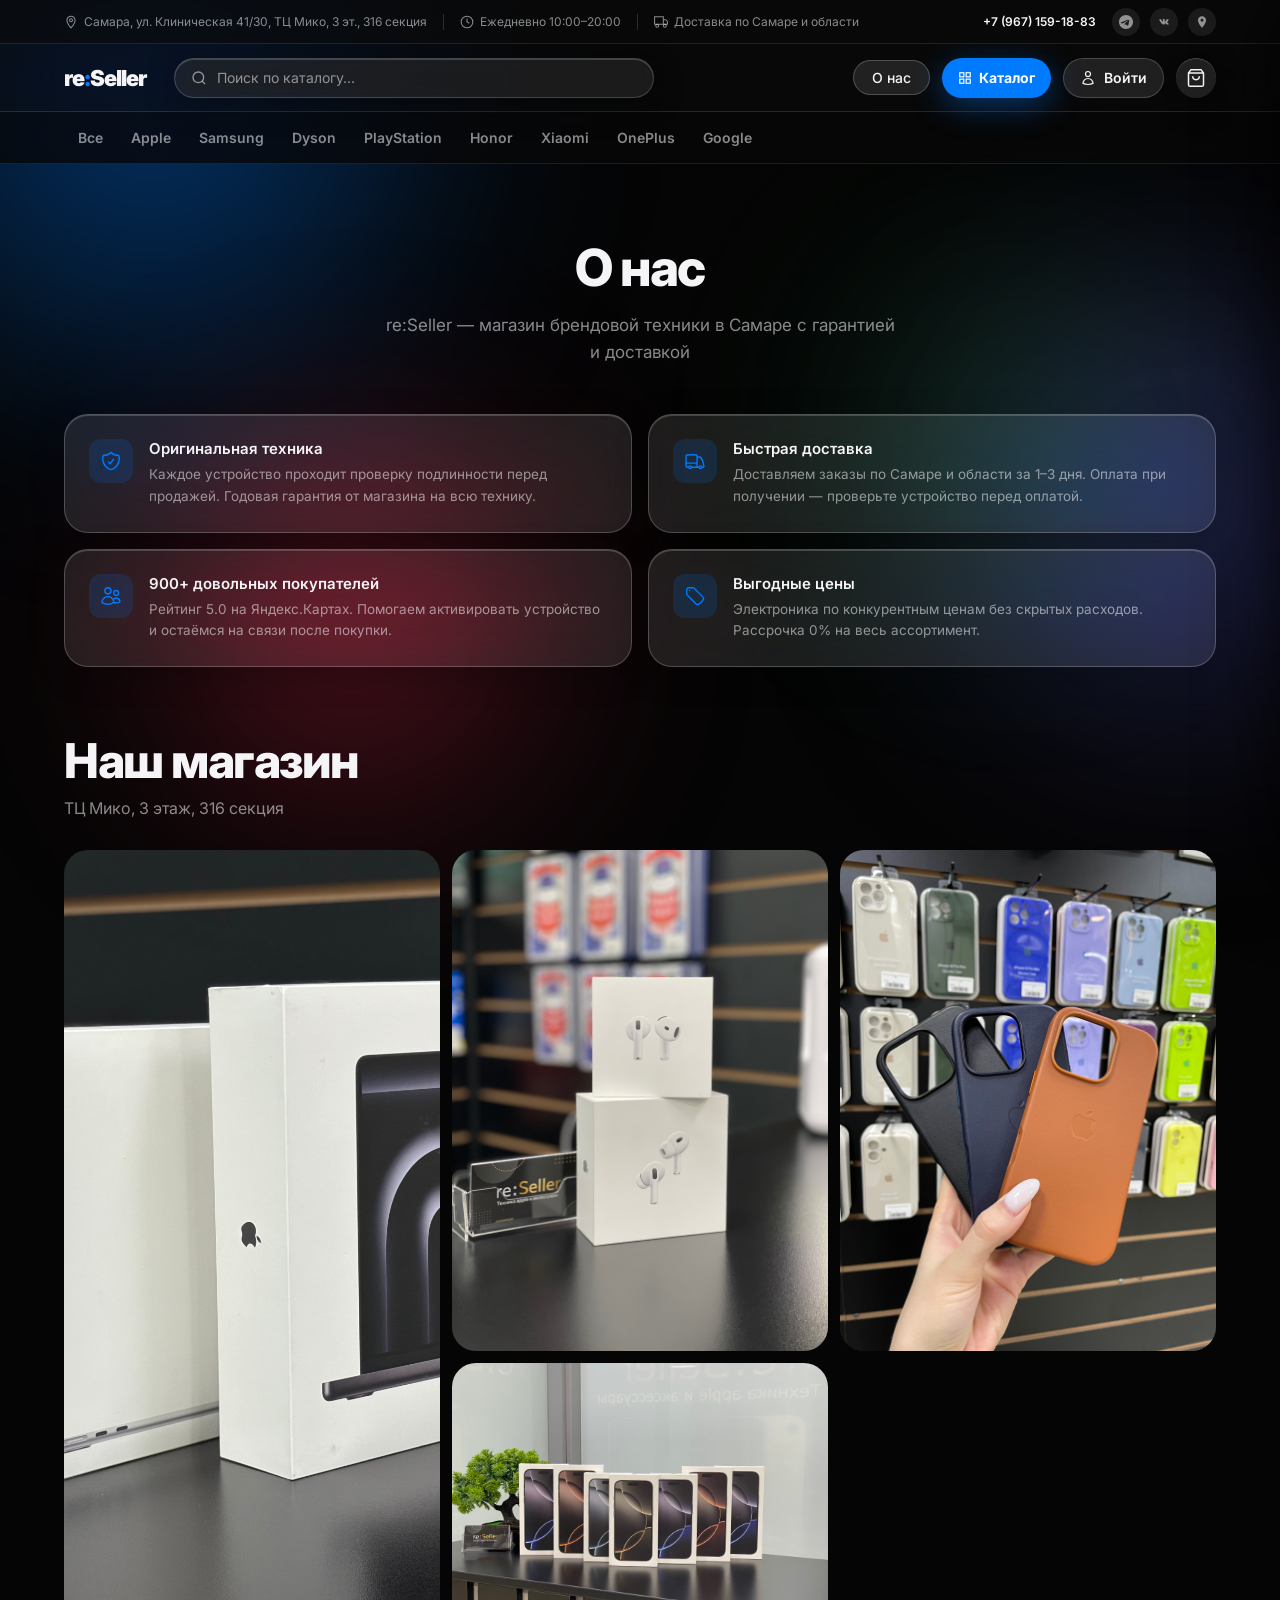
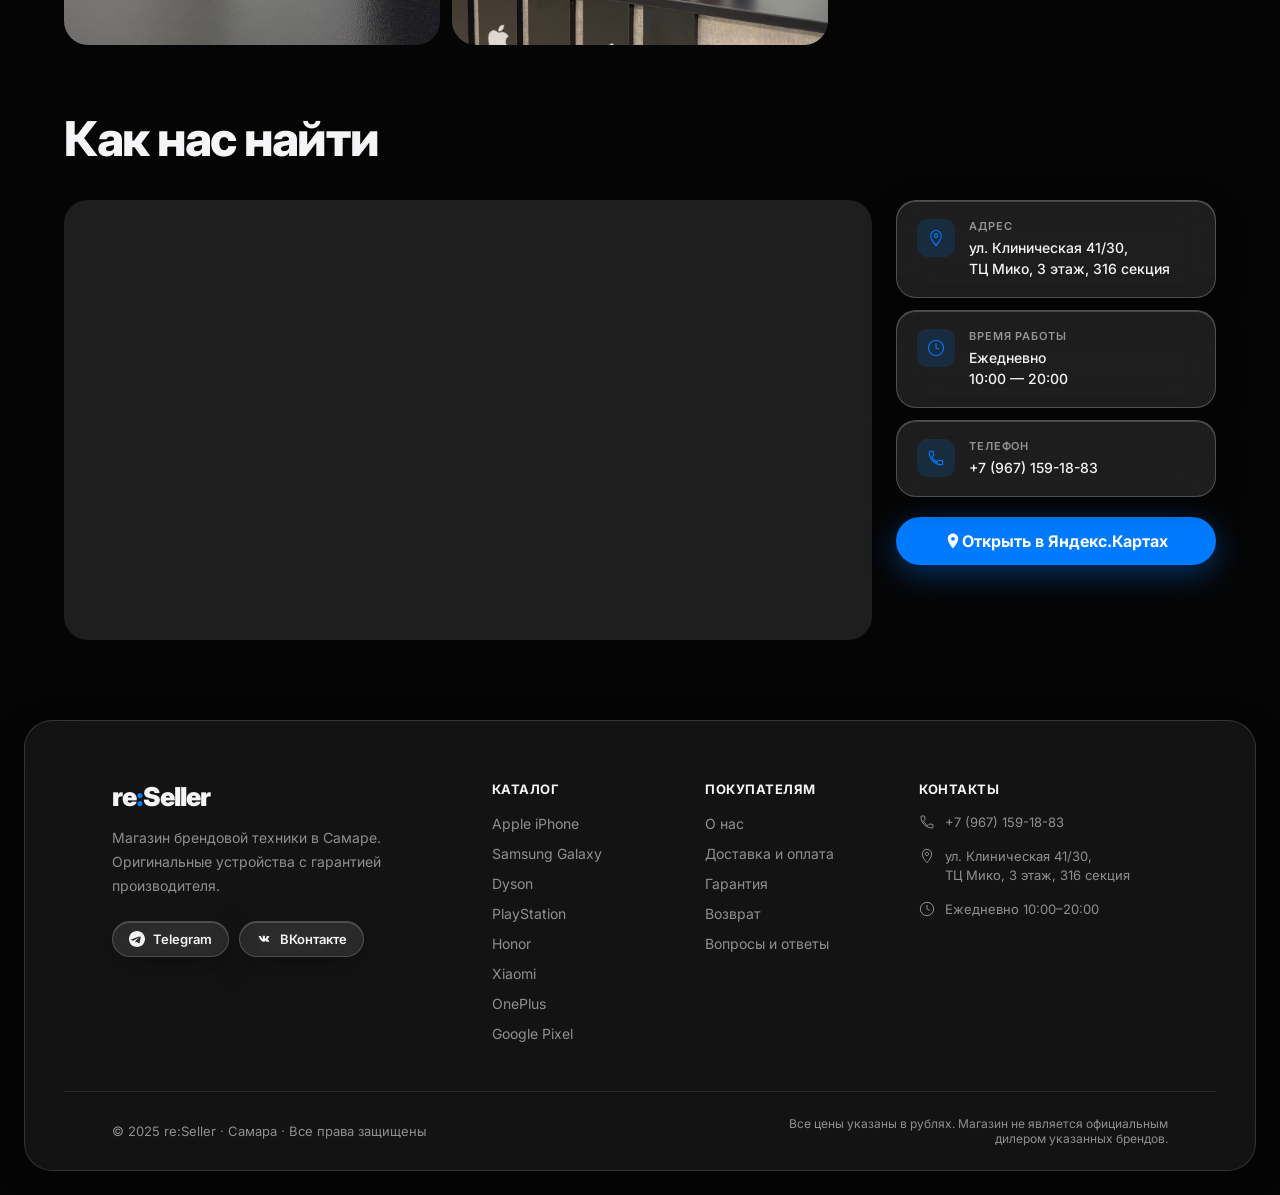
==== about.html @ 68893bd9 "Add two-level catalog mega-menu with mobile bottom sheet Desktop: hover over Каталог button shows br" ====
<!DOCTYPE html>
<html lang="ru">
<head>
  <meta charset="UTF-8" />
  <meta name="viewport" content="width=device-width, initial-scale=1.0" />
  <title>О нас — re:Seller · Магазин брендовой техники · Самара</title>
  <link rel="stylesheet" href="styles.css" />
  <link rel="preconnect" href="https://fonts.googleapis.com" />
  <link href="https://fonts.googleapis.com/css2?family=Inter:wght@300;400;500;600;700;800;900&display=swap" rel="stylesheet" />
</head>
<body>

  <!-- Ambient background -->
  <div class="bg-blob blob-1"></div>
  <div class="bg-blob blob-2"></div>
  <div class="bg-blob blob-3"></div>
  <div class="bg-blob blob-4"></div>

  <!-- ══ TOP BAR ══ -->
  <div class="topbar">
    <div class="topbar-inner">
      <div class="topbar-left">
        <a href="https://yandex.ru/maps/org/re_seller/228219839938" target="_blank" class="topbar-link">
          <svg viewBox="0 0 24 24" fill="none" stroke="currentColor" stroke-width="1.8"><path d="M12 2C8.13 2 5 5.13 5 9c0 5.25 7 13 7 13s7-7.75 7-13c0-3.87-3.13-7-7-7zm0 9.5c-1.38 0-2.5-1.12-2.5-2.5s1.12-2.5 2.5-2.5 2.5 1.12 2.5 2.5-1.12 2.5-2.5 2.5z"/></svg>
          Самара, ул. Клиническая 41/30, ТЦ Мико, 3 эт., 316 секция
        </a>
        <span class="topbar-sep"></span>
        <span class="topbar-link">
          <svg viewBox="0 0 24 24" fill="none" stroke="currentColor" stroke-width="1.8"><circle cx="12" cy="12" r="10"/><polyline points="12 6 12 12 16 14"/></svg>
          Ежедневно 10:00–20:00
        </span>
        <span class="topbar-sep"></span>
        <span class="topbar-link delivery-tag">
          <svg viewBox="0 0 24 24" fill="none" stroke="currentColor" stroke-width="1.8"><path d="M1 3h15v13H1zM16 8h4l3 3v5h-7V8z"/><circle cx="5.5" cy="18.5" r="2.5"/><circle cx="18.5" cy="18.5" r="2.5"/></svg>
          Доставка по Самаре и области
        </span>
      </div>
      <div class="topbar-right">
        <a href="tel:+79671591883" class="topbar-phone">+7 (967) 159-18-83</a>
        <div class="topbar-socials">
          <a href="https://t.me/reSeller763" target="_blank" class="social-icon" title="Telegram">
            <svg viewBox="0 0 24 24" fill="currentColor"><path d="M12 0C5.37 0 0 5.37 0 12s5.37 12 12 12 12-5.37 12-12S18.63 0 12 0zm5.88 8.16l-2.03 9.56c-.15.67-.55.84-1.11.52l-3-2.21-1.45 1.4c-.16.16-.3.3-.61.3l.21-3.03 5.52-4.99c.24-.21-.05-.33-.37-.12L6.12 14.52l-2.96-.92c-.64-.2-.66-.64.14-.95l11.55-4.45c.53-.19 1 .13.83.96z"/></svg>
          </a>
          <a href="https://vk.ru/reseller763" target="_blank" class="social-icon" title="ВКонтакте">
            <svg viewBox="0 0 24 24" fill="currentColor"><path d="M12.785 16.241s.288-.032.436-.194c.136-.148.132-.427.132-.427s-.02-1.304.585-1.496c.598-.189 1.364 1.26 2.177 1.817.615.42 1.08.328 1.08.328l2.17-.03s1.135-.07.597-1.022c-.044-.073-.312-.659-1.613-1.863-1.36-1.258-1.178-1.055.46-3.232.998-1.33 1.396-2.143 1.272-2.49-.118-.33-.849-.243-.849-.243l-2.442.015s-.181-.025-.315.056c-.132.079-.217.263-.217.263s-.386 1.03-.902 1.907c-1.086 1.847-1.52 1.945-1.698 1.83-.413-.267-.31-1.075-.31-1.648 0-1.793.271-2.54-.528-2.733-.265-.064-.46-.107-1.137-.114-.869-.009-1.605.003-2.02.207-.277.135-.49.437-.36.454.161.021.525.098.718.362.248.341.239 1.107.239 1.107s.142 2.11-.332 2.372c-.326.179-.773-.187-1.733-1.861-.491-.85-.862-1.79-.862-1.79s-.072-.176-.202-.271c-.157-.115-.376-.151-.376-.151l-2.322.015s-.348.01-.476.161c-.113.135-.009.414-.009.414s1.818 4.25 3.876 6.396c1.887 1.97 4.03 1.84 4.03 1.84h.972z"/></svg>
          </a>
          <a href="https://yandex.ru/maps/org/re_seller/228219839938?si=6q6cccfye1r00q7kajb4m5nunr" target="_blank" class="social-icon" title="Яндекс Карты">
            <svg viewBox="0 0 24 24" fill="currentColor"><path d="M12 2C8.13 2 5 5.13 5 9c0 5.25 7 13 7 13s7-7.75 7-13c0-3.87-3.13-7-7-7zm0 9.5c-1.38 0-2.5-1.12-2.5-2.5s1.12-2.5 2.5-2.5 2.5 1.12 2.5 2.5-1.12 2.5-2.5 2.5z"/></svg>
          </a>
        </div>
      </div>
    </div>
  </div>

  <!-- ══ HEADER ══ -->
  <header class="header glass" id="siteHeader">
    <div class="header-inner">
      <a href="index.html" class="logo">re<span>:</span>Seller</a>

      <div class="search-bar glass">
        <svg class="search-icon" viewBox="0 0 24 24" fill="none" stroke="currentColor" stroke-width="2"><circle cx="11" cy="11" r="8"/><line x1="21" y1="21" x2="16.65" y2="16.65"/></svg>
        <input type="text" placeholder="Поиск по каталогу..." id="searchInput" autocomplete="off" />
        <button class="search-clear" id="searchClear" style="display:none">
          <svg viewBox="0 0 24 24" fill="none" stroke="currentColor" stroke-width="2"><line x1="18" y1="6" x2="6" y2="18"/><line x1="6" y1="6" x2="18" y2="18"/></svg>
        </button>
      </div>

      <div class="header-actions">
        <a href="about.html" class="btn-ghost header-about-btn">О нас</a>
        <div class="hdr-cat-wrap" id="hdrCatWrap">
          <button class="btn-primary header-catalog-btn" id="hdrCatBtn" type="button">
            <svg viewBox="0 0 24 24" fill="none" stroke="currentColor" stroke-width="2"><rect x="3" y="3" width="7" height="7"/><rect x="14" y="3" width="7" height="7"/><rect x="14" y="14" width="7" height="7"/><rect x="3" y="14" width="7" height="7"/></svg>
            Каталог
          </button>
        </div>
        <button class="login-btn" id="loginBtn">
          <svg viewBox="0 0 24 24" fill="none" stroke="currentColor" stroke-width="1.8"><path d="M15.75 6a3.75 3.75 0 11-7.5 0 3.75 3.75 0 017.5 0zM4.501 20.118a7.5 7.5 0 0114.998 0A17.933 17.933 0 0112 21.75c-2.676 0-5.216-.584-7.499-1.632z"/></svg>
          <span>Войти</span>
        </button>
        <button class="icon-btn cart-btn glass" id="cartBtn">
          <svg viewBox="0 0 24 24" fill="none" stroke="currentColor" stroke-width="1.8"><path d="M6 2L3 6v14a2 2 0 002 2h14a2 2 0 002-2V6l-3-4zM3 6h18M16 10a4 4 0 01-8 0"/></svg>
          <span class="cart-badge" id="cartBadge">0</span>
        </button>
      </div>
    </div>
  </header>

  <!-- ══ BRAND NAV ══ -->
  <nav class="brandnav glass" id="brandNav">
    <div class="brandnav-inner">
      <ul class="brand-menu">
        <li class="brand-item">
          <a href="catalog.html" class="brand-link" data-brand="">Все</a>
        </li>
        <li class="brand-item has-dropdown">
          <a href="catalog.html" class="brand-link" data-brand="apple">Apple</a>
          <div class="dropdown glass">
            <div class="dropdown-grid">
              <a href="catalog.html?series=iphone" class="dropdown-item">
                <span class="di-icon" style="background:linear-gradient(135deg,#007AFF,#5AC8FA)">
                  <svg viewBox="0 0 24 24" fill="white"><path d="M17.05 20.28c-.98.95-2.05.8-3.08.35-1.09-.46-2.09-.48-3.24 0-1.44.62-2.2.44-3.06-.35C2.79 15.25 3.51 7.7 9.05 7.4c1.35.07 2.29.74 3.08.8 1.18-.24 2.31-.93 3.57-.84 1.51.12 2.65.72 3.4 1.8-3.12 1.87-2.38 5.98.48 7.13-.57 1.39-1.32 2.76-2.54 3.99zM12.03 7.25c-.15-2.23 1.66-4.07 3.74-4.25.29 2.58-2.34 4.5-3.74 4.25z"/></svg>
                </span>
                <div><strong>iPhone</strong><span>Смартфоны</span></div>
              </a>
              <a href="catalog.html?series=ipad" class="dropdown-item">
                <span class="di-icon" style="background:linear-gradient(135deg,#5856D6,#AF52DE)">
                  <svg viewBox="0 0 24 24" fill="white"><rect x="3" y="2" width="18" height="20" rx="2"/><line x1="8" y1="6" x2="16" y2="6" stroke="white" stroke-width="1.5"/><line x1="8" y1="10" x2="16" y2="10" stroke="white" stroke-width="1.5"/></svg>
                </span>
                <div><strong>iPad</strong><span>Планшеты</span></div>
              </a>
              <a href="catalog.html?series=macbook" class="dropdown-item">
                <span class="di-icon" style="background:linear-gradient(135deg,#636366,#8E8E93)">
                  <svg viewBox="0 0 24 24" fill="white"><rect x="2" y="4" width="20" height="14" rx="2"/><path d="M6 20h12M12 18v2" stroke="white" stroke-width="1.5" fill="none"/></svg>
                </span>
                <div><strong>MacBook</strong><span>Ноутбуки</span></div>
              </a>
              <a href="catalog.html?series=apple-watch" class="dropdown-item">
                <span class="di-icon" style="background:linear-gradient(135deg,#FF2D55,#FF6B81)">
                  <svg viewBox="0 0 24 24" fill="none" stroke="white" stroke-width="1.5"><circle cx="12" cy="12" r="9"/><path d="M12 8v4l3 3" stroke-linecap="round"/></svg>
                </span>
                <div><strong>Apple Watch</strong><span>Смарт-часы</span></div>
              </a>
              <a href="catalog.html?series=airpods" class="dropdown-item">
                <span class="di-icon" style="background:linear-gradient(135deg,#34C759,#30D158)">
                  <svg viewBox="0 0 24 24" fill="white"><path d="M12 2a7 7 0 017 7v2H5V9a7 7 0 017-7zM5 13h14l-1 7H6l-1-7z"/></svg>
                </span>
                <div><strong>AirPods</strong><span>Наушники</span></div>
              </a>
              <a href="catalog.html?series=mac" class="dropdown-item">
                <span class="di-icon" style="background:linear-gradient(135deg,#FF9500,#FFCC00)">
                  <svg viewBox="0 0 24 24" fill="white"><path d="M20 7H4a2 2 0 00-2 2v9a2 2 0 002 2h16a2 2 0 002-2V9a2 2 0 00-2-2zM4 7V5a2 2 0 012-2h12a2 2 0 012 2v2"/></svg>
                </span>
                <div><strong>Mac</strong><span>Компьютеры</span></div>
              </a>
            </div>
          </div>
        </li>
        <li class="brand-item has-dropdown">
          <a href="catalog.html" class="brand-link" data-brand="samsung">Samsung</a>
          <div class="dropdown glass">
            <div class="dropdown-grid">
              <a href="catalog.html?series=galaxy-s" class="dropdown-item">
                <span class="di-icon" style="background:linear-gradient(135deg,#1428A0,#4F6BED)">
                  <svg viewBox="0 0 24 24" fill="white"><rect x="5" y="2" width="14" height="20" rx="3"/><circle cx="12" cy="18" r="1" fill="white"/></svg>
                </span>
                <div><strong>Galaxy S</strong><span>Флагманы</span></div>
              </a>
              <a href="catalog.html?series=galaxy-a" class="dropdown-item">
                <span class="di-icon" style="background:linear-gradient(135deg,#00B4D8,#0077B6)">
                  <svg viewBox="0 0 24 24" fill="white"><rect x="5" y="2" width="14" height="20" rx="3"/></svg>
                </span>
                <div><strong>Galaxy A</strong><span>Смартфоны</span></div>
              </a>
              <a href="catalog.html?series=galaxy-tab" class="dropdown-item">
                <span class="di-icon" style="background:linear-gradient(135deg,#7209B7,#B5179E)">
                  <svg viewBox="0 0 24 24" fill="white"><rect x="3" y="2" width="18" height="20" rx="2"/></svg>
                </span>
                <div><strong>Galaxy Tab</strong><span>Планшеты</span></div>
              </a>
              <a href="catalog.html?series=galaxy-watch" class="dropdown-item">
                <span class="di-icon" style="background:linear-gradient(135deg,#2D6A4F,#52B788)">
                  <svg viewBox="0 0 24 24" fill="none" stroke="white" stroke-width="1.5"><rect x="5" y="4" width="14" height="16" rx="7"/><line x1="12" y1="9" x2="12" y2="15"/></svg>
                </span>
                <div><strong>Galaxy Watch</strong><span>Смарт-часы</span></div>
              </a>
              <a href="catalog.html?series=galaxy-buds" class="dropdown-item">
                <span class="di-icon" style="background:linear-gradient(135deg,#E63946,#FF6B6B)">
                  <svg viewBox="0 0 24 24" fill="white"><path d="M12 2a7 7 0 017 7v2H5V9a7 7 0 017-7z"/><rect x="5" y="11" width="14" height="9" rx="2"/></svg>
                </span>
                <div><strong>Galaxy Buds</strong><span>Наушники</span></div>
              </a>
            </div>
          </div>
        </li>
        <li class="brand-item has-dropdown">
          <a href="catalog.html" class="brand-link" data-brand="dyson">Dyson</a>
          <div class="dropdown glass">
            <div class="dropdown-list">
              <a href="catalog.html" class="dropdown-item-sm">Пылесосы</a>
              <a href="catalog.html" class="dropdown-item-sm">Фены Dyson Supersonic</a>
              <a href="catalog.html" class="dropdown-item-sm">Стайлеры Airwrap</a>
              <a href="catalog.html" class="dropdown-item-sm">Очистители воздуха</a>
              <a href="catalog.html" class="dropdown-item-sm">Вентиляторы</a>
            </div>
          </div>
        </li>
        <li class="brand-item has-dropdown">
          <a href="catalog.html" class="brand-link" data-brand="playstation">
            <span class="brand-text-logo ps">PlayStation</span>
          </a>
          <div class="dropdown glass">
            <div class="dropdown-list">
              <a href="catalog.html" class="dropdown-item-sm">PlayStation 5</a>
              <a href="catalog.html" class="dropdown-item-sm">Геймпады DualSense</a>
              <a href="catalog.html" class="dropdown-item-sm">Аксессуары</a>
              <a href="catalog.html" class="dropdown-item-sm">Игры</a>
            </div>
          </div>
        </li>
        <li class="brand-item has-dropdown">
          <a href="catalog.html" class="brand-link" data-brand="honor">Honor</a>
          <div class="dropdown glass">
            <div class="dropdown-list">
              <a href="catalog.html" class="dropdown-item-sm">Смартфоны</a>
              <a href="catalog.html" class="dropdown-item-sm">Планшеты</a>
              <a href="catalog.html" class="dropdown-item-sm">Ноутбуки</a>
              <a href="catalog.html" class="dropdown-item-sm">Смарт-часы</a>
            </div>
          </div>
        </li>
        <li class="brand-item has-dropdown">
          <a href="catalog.html" class="brand-link" data-brand="xiaomi">Xiaomi</a>
          <div class="dropdown glass">
            <div class="dropdown-list">
              <a href="catalog.html" class="dropdown-item-sm">Смартфоны</a>
              <a href="catalog.html" class="dropdown-item-sm">Redmi</a>
              <a href="catalog.html" class="dropdown-item-sm">POCO</a>
              <a href="catalog.html" class="dropdown-item-sm">Смарт-часы</a>
              <a href="catalog.html" class="dropdown-item-sm">Аксессуары</a>
            </div>
          </div>
        </li>
        <li class="brand-item has-dropdown">
          <a href="catalog.html" class="brand-link" data-brand="oneplus">OnePlus</a>
          <div class="dropdown glass">
            <div class="dropdown-list">
              <a href="catalog.html" class="dropdown-item-sm">Флагманские смартфоны</a>
              <a href="catalog.html" class="dropdown-item-sm">OnePlus Nord</a>
              <a href="catalog.html" class="dropdown-item-sm">Смарт-часы</a>
            </div>
          </div>
        </li>
        <li class="brand-item has-dropdown">
          <a href="catalog.html" class="brand-link" data-brand="google">Google</a>
          <div class="dropdown glass">
            <div class="dropdown-list">
              <a href="catalog.html" class="dropdown-item-sm">Pixel 9</a>
              <a href="catalog.html" class="dropdown-item-sm">Pixel 9 Pro</a>
              <a href="catalog.html" class="dropdown-item-sm">Pixel Watch</a>
              <a href="catalog.html" class="dropdown-item-sm">Pixel Buds</a>
            </div>
          </div>
        </li>
      </ul>
    </div>
  </nav>

  <!-- ══ PAGE HERO ══ -->
  <section class="page-hero-section">
    <div class="container">
      <div class="page-hero-content reveal">
        <h1 class="page-hero-title">О нас</h1>
        <p class="page-hero-sub">re:Seller — магазин брендовой техники в Самаре с гарантией и доставкой</p>
      </div>
    </div>
  </section>

  <!-- ══ ABOUT INFO ══ -->
  <section class="about-info-section">
    <div class="container">
      <div class="about-info-grid">
        <div class="about-info-card glass reveal">
          <div class="ainfo-icon">
            <svg viewBox="0 0 24 24" fill="none" stroke="currentColor" stroke-width="1.5"><path d="M9 12.75L11.25 15 15 9.75m-3-7.036A11.959 11.959 0 013.598 6 11.99 11.99 0 003 9.749c0 5.592 3.824 10.29 9 11.623 5.176-1.332 9-6.03 9-11.622 0-1.31-.21-2.571-.598-3.751h-.152c-3.196 0-6.1-1.248-8.25-3.285z"/></svg>
          </div>
          <div>
            <h3>Оригинальная техника</h3>
            <p>Каждое устройство проходит проверку подлинности перед продажей. Годовая гарантия от магазина на всю технику.</p>
          </div>
        </div>
        <div class="about-info-card glass reveal">
          <div class="ainfo-icon">
            <svg viewBox="0 0 24 24" fill="none" stroke="currentColor" stroke-width="1.5"><path d="M8.25 18.75a1.5 1.5 0 01-3 0m3 0a1.5 1.5 0 00-3 0m3 0h6m-9 0H3.375a1.125 1.125 0 01-1.125-1.125V14.25m17.25 4.5a1.5 1.5 0 01-3 0m3 0a1.5 1.5 0 00-3 0m3 0h1.125c.621 0 1.129-.504 1.09-1.124a17.902 17.902 0 00-3.213-9.193 2.056 2.056 0 00-1.58-.86H14.25M16.5 18.75h-2.25m0-11.177v-.958c0-.568-.422-1.048-.987-1.106a48.554 48.554 0 00-10.026 0 1.106 1.106 0 00-.987 1.106v7.635m12-6.677v6.677m0 4.5v-4.5m0 0h-12"/></svg>
          </div>
          <div>
            <h3>Быстрая доставка</h3>
            <p>Доставляем заказы по Самаре и области за 1–3 дня. Оплата при получении — проверьте устройство перед оплатой.</p>
          </div>
        </div>
        <div class="about-info-card glass reveal">
          <div class="ainfo-icon">
            <svg viewBox="0 0 24 24" fill="none" stroke="currentColor" stroke-width="1.5"><path d="M15 19.128a9.38 9.38 0 002.625.372 9.337 9.337 0 004.121-.952 4.125 4.125 0 00-7.533-2.493M15 19.128v-.003c0-1.113-.285-2.16-.786-3.07M15 19.128v.106A12.318 12.318 0 018.624 21c-2.331 0-4.512-.645-6.374-1.766l-.001-.109a6.375 6.375 0 0111.964-3.07M12 6.375a3.375 3.375 0 11-6.75 0 3.375 3.375 0 016.75 0zm8.25 2.25a2.625 2.625 0 11-5.25 0 2.625 2.625 0 015.25 0z"/></svg>
          </div>
          <div>
            <h3>900+ довольных покупателей</h3>
            <p>Рейтинг 5.0 на Яндекс.Картах. Помогаем активировать устройство и остаёмся на связи после покупки.</p>
          </div>
        </div>
        <div class="about-info-card glass reveal">
          <div class="ainfo-icon">
            <svg viewBox="0 0 24 24" fill="none" stroke="currentColor" stroke-width="1.5"><path d="M9.568 3H5.25A2.25 2.25 0 003 5.25v4.318c0 .597.237 1.17.659 1.591l9.581 9.581c.699.699 1.78.872 2.607.33a18.095 18.095 0 005.223-5.223c.542-.827.369-1.908-.33-2.607L11.16 3.66A2.25 2.25 0 009.568 3z"/><path d="M6 6h.008v.008H6V6z" stroke-linecap="round" stroke-linejoin="round"/></svg>
          </div>
          <div>
            <h3>Выгодные цены</h3>
            <p>Электроника по конкурентным ценам без скрытых расходов. Рассрочка 0% на весь ассортимент.</p>
          </div>
        </div>
      </div>
    </div>
  </section>

  <!-- ══ GALLERY ══ -->
  <section class="about-gallery-section">
    <div class="container">
      <h2 class="section-title reveal">Наш магазин</h2>
      <p class="section-sub reveal" style="margin-bottom:32px;">ТЦ Мико, 3 этаж, 316 секция</p>
      <div class="about-gallery">
        <div class="gallery-item gallery-item--tall reveal">
          <img src="shop1.jpg" alt="Магазин re:Seller — торговый зал" loading="lazy" />
        </div>
        <div class="gallery-item reveal">
          <img src="shop2.jpg" alt="Магазин re:Seller — витрина" loading="lazy" />
        </div>
        <div class="gallery-item reveal">
          <img src="shop3.jpg" alt="Магазин re:Seller — техника" loading="lazy" />
        </div>
        <div class="gallery-item reveal">
          <img src="shop4.jpg" alt="Магазин re:Seller — ассортимент" loading="lazy" />
        </div>
      </div>
    </div>
  </section>

  <!-- ══ MAP ══ -->
  <section class="about-map-section">
    <div class="container">
      <h2 class="section-title reveal">Как нас найти</h2>
      <div class="about-map-layout">
        <div class="about-map-wrap reveal">
          <iframe
            src="https://yandex.ru/map-widget/v1/?ll=50.174%2C53.196&z=16&pt=50.174%2C53.196,pm2rdm&text=%D0%A2%D0%A6+%D0%9C%D0%B8%D0%BA%D0%BE%2C+%D0%A1%D0%B0%D0%BC%D0%B0%D1%80%D0%B0"
            allowfullscreen
            loading="lazy"
            referrerpolicy="no-referrer-when-downgrade"
          ></iframe>
        </div>
        <div class="about-map-contacts reveal">
          <div class="map-contact-item glass">
            <div class="mci-icon">
              <svg viewBox="0 0 24 24" fill="none" stroke="currentColor" stroke-width="1.5"><path d="M12 2C8.13 2 5 5.13 5 9c0 5.25 7 13 7 13s7-7.75 7-13c0-3.87-3.13-7-7-7zm0 9.5c-1.38 0-2.5-1.12-2.5-2.5s1.12-2.5 2.5-2.5 2.5 1.12 2.5 2.5-1.12 2.5-2.5 2.5z"/></svg>
            </div>
            <div>
              <span class="mci-label">Адрес</span>
              <span class="mci-value">ул. Клиническая 41/30,<br>ТЦ Мико, 3 этаж, 316 секция</span>
            </div>
          </div>
          <div class="map-contact-item glass">
            <div class="mci-icon">
              <svg viewBox="0 0 24 24" fill="none" stroke="currentColor" stroke-width="1.5"><circle cx="12" cy="12" r="10"/><polyline points="12 6 12 12 16 14"/></svg>
            </div>
            <div>
              <span class="mci-label">Время работы</span>
              <span class="mci-value">Ежедневно<br>10:00 — 20:00</span>
            </div>
          </div>
          <div class="map-contact-item glass">
            <div class="mci-icon">
              <svg viewBox="0 0 24 24" fill="none" stroke="currentColor" stroke-width="1.5"><path d="M6.62 10.79c1.44 2.83 3.76 5.14 6.59 6.59l2.2-2.2c.27-.27.67-.36 1.02-.24 1.12.37 2.33.57 3.57.57.55 0 1 .45 1 1V20c0 .55-.45 1-1 1-9.39 0-17-7.61-17-17 0-.55.45-1 1-1h3.5c.55 0 1 .45 1 1 0 1.25.2 2.45.57 3.57.11.35.03.74-.25 1.02l-2.2 2.2z"/></svg>
            </div>
            <div>
              <span class="mci-label">Телефон</span>
              <a href="tel:+79671591883" class="mci-value mci-phone">+7 (967) 159-18-83</a>
            </div>
          </div>
          <a href="https://yandex.ru/maps/org/re_seller/228219839938" target="_blank" class="btn-primary" style="justify-content:center;margin-top:8px;">
            <svg viewBox="0 0 24 24" fill="currentColor" width="18" height="18"><path d="M12 2C8.13 2 5 5.13 5 9c0 5.25 7 13 7 13s7-7.75 7-13c0-3.87-3.13-7-7-7zm0 9.5c-1.38 0-2.5-1.12-2.5-2.5s1.12-2.5 2.5-2.5 2.5 1.12 2.5 2.5-1.12 2.5-2.5 2.5z"/></svg>
            Открыть в Яндекс.Картах
          </a>
        </div>
      </div>
    </div>
  </section>

  <!-- ══ FOOTER ══ -->
  <footer class="footer">
    <div class="footer-glass glass">
      <div class="container">
        <div class="footer-grid">

          <div class="footer-col">
            <div class="footer-logo">re<span>:</span>Seller</div>
            <p class="footer-desc">Магазин брендовой техники в Самаре. Оригинальные устройства с гарантией производителя.</p>
            <div class="footer-socials">
              <a href="https://t.me/reSeller763" target="_blank" class="fsocial-btn glass">
                <svg viewBox="0 0 24 24" fill="currentColor"><path d="M12 0C5.37 0 0 5.37 0 12s5.37 12 12 12 12-5.37 12-12S18.63 0 12 0zm5.88 8.16l-2.03 9.56c-.15.67-.55.84-1.11.52l-3-2.21-1.45 1.4c-.16.16-.3.3-.61.3l.21-3.03 5.52-4.99c.24-.21-.05-.33-.37-.12L6.12 14.52l-2.96-.92c-.64-.2-.66-.64.14-.95l11.55-4.45c.53-.19 1 .13.83.96z"/></svg>
                Telegram
              </a>
              <a href="https://vk.ru/reseller763" target="_blank" class="fsocial-btn glass">
                <svg viewBox="0 0 24 24" fill="currentColor"><path d="M12.785 16.241s.288-.032.436-.194c.136-.148.132-.427.132-.427s-.02-1.304.585-1.496c.598-.189 1.364 1.26 2.177 1.817.615.42 1.08.328 1.08.328l2.17-.03s1.135-.07.597-1.022c-.044-.073-.312-.659-1.613-1.863-1.36-1.258-1.178-1.055.46-3.232.998-1.33 1.396-2.143 1.272-2.49-.118-.33-.849-.243-.849-.243l-2.442.015s-.181-.025-.315.056c-.132.079-.217.263-.217.263s-.386 1.03-.902 1.907c-1.086 1.847-1.52 1.945-1.698 1.83-.413-.267-.31-1.075-.31-1.648 0-1.793.271-2.54-.528-2.733-.265-.064-.46-.107-1.137-.114-.869-.009-1.605.003-2.02.207-.277.135-.49.437-.36.454.161.021.525.098.718.362.248.341.239 1.107.239 1.107s.142 2.11-.332 2.372c-.326.179-.773-.187-1.733-1.861-.491-.85-.862-1.79-.862-1.79s-.072-.176-.202-.271c-.157-.115-.376-.151-.376-.151l-2.322.015s-.348.01-.476.161c-.113.135-.009.414-.009.414s1.818 4.25 3.876 6.396c1.887 1.97 4.03 1.84 4.03 1.84h.972z"/></svg>
                ВКонтакте
              </a>
            </div>
          </div>

          <div class="footer-col">
            <h4>Каталог</h4>
            <ul class="footer-links">
              <li><a href="catalog.html">Apple iPhone</a></li>
              <li><a href="catalog.html">Samsung Galaxy</a></li>
              <li><a href="catalog.html">Dyson</a></li>
              <li><a href="catalog.html">PlayStation</a></li>
              <li><a href="catalog.html">Honor</a></li>
              <li><a href="catalog.html">Xiaomi</a></li>
              <li><a href="catalog.html">OnePlus</a></li>
              <li><a href="catalog.html">Google Pixel</a></li>
            </ul>
          </div>

          <div class="footer-col">
            <h4>Покупателям</h4>
            <ul class="footer-links">
              <li><a href="about.html">О нас</a></li>
              <li><a href="#">Доставка и оплата</a></li>
              <li><a href="#">Гарантия</a></li>
              <li><a href="#">Возврат</a></li>
              <li><a href="#">Вопросы и ответы</a></li>
            </ul>
          </div>

          <div class="footer-col">
            <h4>Контакты</h4>
            <div class="footer-contacts">
              <a href="tel:+79671591883" class="fcontact-item">
                <svg viewBox="0 0 24 24" fill="none" stroke="currentColor" stroke-width="1.5"><path d="M6.62 10.79c1.44 2.83 3.76 5.14 6.59 6.59l2.2-2.2c.27-.27.67-.36 1.02-.24 1.12.37 2.33.57 3.57.57.55 0 1 .45 1 1V20c0 .55-.45 1-1 1-9.39 0-17-7.61-17-17 0-.55.45-1 1-1h3.5c.55 0 1 .45 1 1 0 1.25.2 2.45.57 3.57.11.35.03.74-.25 1.02l-2.2 2.2z"/></svg>
                +7 (967) 159-18-83
              </a>
              <a href="https://yandex.ru/maps/org/re_seller/228219839938?si=6q6cccfye1r00q7kajb4m5nunr" target="_blank" class="fcontact-item">
                <svg viewBox="0 0 24 24" fill="none" stroke="currentColor" stroke-width="1.5"><path d="M12 2C8.13 2 5 5.13 5 9c0 5.25 7 13 7 13s7-7.75 7-13c0-3.87-3.13-7-7-7zm0 9.5c-1.38 0-2.5-1.12-2.5-2.5s1.12-2.5 2.5-2.5 2.5 1.12 2.5 2.5-1.12 2.5-2.5 2.5z"/></svg>
                ул. Клиническая 41/30,<br/>ТЦ Мико, 3 этаж, 316 секция
              </a>
              <div class="fcontact-item">
                <svg viewBox="0 0 24 24" fill="none" stroke="currentColor" stroke-width="1.5"><circle cx="12" cy="12" r="10"/><polyline points="12 6 12 12 16 14"/></svg>
                Ежедневно 10:00–20:00
              </div>
            </div>
          </div>

        </div>

        <div class="footer-bottom">
          <p>© 2025 re:Seller · Самара · Все права защищены</p>
          <p class="footer-legal">Все цены указаны в рублях. Магазин не является официальным дилером указанных брендов.</p>
        </div>
      </div>
    </div>
  </footer>

  <!-- ══ CART SIDEBAR ══ -->
  <div class="cart-overlay" id="cartOverlay" onclick="toggleCart()"></div>
  <aside class="cart-sidebar glass" id="cartSidebar">
    <div class="cart-header">
      <h3>Корзина</h3>
      <button class="cart-close" onclick="toggleCart()">
        <svg viewBox="0 0 24 24" fill="none" stroke="currentColor" stroke-width="2"><line x1="18" y1="6" x2="6" y2="18"/><line x1="6" y1="6" x2="18" y2="18"/></svg>
      </button>
    </div>
    <div class="cart-items" id="cartItems">
      <div class="cart-empty" id="cartEmpty">
        <svg viewBox="0 0 24 24" fill="none" stroke="currentColor" stroke-width="1.2"><path d="M6 2L3 6v14a2 2 0 002 2h14a2 2 0 002-2V6l-3-4zM3 6h18M16 10a4 4 0 01-8 0"/></svg>
        <p>Корзина пуста</p>
      </div>
    </div>
    <div class="cart-footer" id="cartFooter" style="display:none">
      <div class="cart-total">
        Итого: <strong id="cartTotal">0 ₽</strong>
      </div>
      <a href="https://t.me/reSeller763" target="_blank" class="btn-primary cart-order-btn">Оформить заказ</a>
    </div>
  </aside>

  <!-- ══ SEARCH RESULTS ══ -->
  <div class="search-dropdown glass" id="searchDropdown"></div>

  <!-- ══ LOGIN MODAL ══ -->
  <div class="modal-overlay" id="loginModal">
    <div class="modal-box">
      <div class="modal-head">
        <h3>Войти</h3>
        <button class="modal-close-btn" onclick="closeLoginModal()">
          <svg viewBox="0 0 24 24" fill="none" stroke="currentColor" stroke-width="2.5"><line x1="18" y1="6" x2="6" y2="18"/><line x1="6" y1="6" x2="18" y2="18"/></svg>
        </button>
      </div>
      <div class="form-group">
        <label>Логин</label>
        <input type="text" id="loginUsername" placeholder="Введите логин" autocomplete="username"/>
      </div>
      <div class="form-group">
        <label>Пароль</label>
        <input type="password" id="loginPassword" placeholder="Введите пароль" autocomplete="current-password"/>
      </div>
      <div class="login-error" id="loginError"></div>
      <button class="btn-primary" id="loginSubmit" style="width:100%;justify-content:center;">Войти</button>
    </div>
  </div>

  <!-- ══ CATALOG MEGA-MENU ══ -->
  <div class="hdr-mega-overlay" id="hdrMegaOverlay"></div>
  <div class="hdr-mega glass" id="hdrMega">
    <div class="hmm-topbar" id="hmmTopbar">
      <button class="hmm-back" id="hmmBack"><svg viewBox="0 0 24 24" fill="none" stroke="currentColor" stroke-width="2.5"><polyline points="15 18 9 12 15 6"/></svg>Назад</button>
      <span class="hmm-topbar-title" id="hmmTopbarTitle">Каталог</span>
      <button class="hmm-close" id="hmmClose"><svg viewBox="0 0 24 24" fill="none" stroke="currentColor" stroke-width="2.5"><line x1="18" y1="6" x2="6" y2="18"/><line x1="6" y1="6" x2="18" y2="18"/></svg></button>
    </div>
    <div class="hmm-brands" id="hmmBrands">
      <a href="catalog.html" class="hmm-all-row"><span class="hmm-icon" style="background:linear-gradient(135deg,#636366,#8E8E93)"><svg viewBox="0 0 24 24" fill="none" stroke="white" stroke-width="2"><rect x="3" y="3" width="7" height="7"/><rect x="14" y="3" width="7" height="7"/><rect x="14" y="14" width="7" height="7"/><rect x="3" y="14" width="7" height="7"/></svg></span><span class="hmm-label">Все товары</span></a>
      <div class="hmm-sep"></div>
      <button class="hmm-row" data-brand="apple" type="button"><span class="hmm-icon" style="background:linear-gradient(135deg,#007AFF,#5AC8FA)"><svg viewBox="0 0 24 24" fill="white"><path d="M17.05 20.28c-.98.95-2.05.8-3.08.35-1.09-.46-2.09-.48-3.24 0-1.44.62-2.2.44-3.06-.35C2.79 15.25 3.51 7.7 9.05 7.4c1.35.07 2.29.74 3.08.8 1.18-.24 2.31-.93 3.57-.84 1.51.12 2.65.72 3.4 1.8-3.12 1.87-2.38 5.98.48 7.13-.57 1.39-1.32 2.76-2.54 3.99zM12.03 7.25c-.15-2.23 1.66-4.07 3.74-4.25.29 2.58-2.34 4.5-3.74 4.25z"/></svg></span><span class="hmm-label">Apple</span><svg class="hmm-arrow" viewBox="0 0 24 24" fill="none" stroke="currentColor" stroke-width="2.5"><polyline points="9 18 15 12 9 6"/></svg></button>
      <button class="hmm-row" data-brand="samsung" type="button"><span class="hmm-icon" style="background:linear-gradient(135deg,#1428A0,#4F6BED)">S</span><span class="hmm-label">Samsung</span><svg class="hmm-arrow" viewBox="0 0 24 24" fill="none" stroke="currentColor" stroke-width="2.5"><polyline points="9 18 15 12 9 6"/></svg></button>
      <button class="hmm-row" data-brand="dyson" type="button"><span class="hmm-icon" style="background:linear-gradient(135deg,#C5A96D,#A08040)">D</span><span class="hmm-label">Dyson</span><svg class="hmm-arrow" viewBox="0 0 24 24" fill="none" stroke="currentColor" stroke-width="2.5"><polyline points="9 18 15 12 9 6"/></svg></button>
      <button class="hmm-row" data-brand="playstation" type="button"><span class="hmm-icon" style="background:linear-gradient(135deg,#003087,#4F6BED)">PS</span><span class="hmm-label">PlayStation</span><svg class="hmm-arrow" viewBox="0 0 24 24" fill="none" stroke="currentColor" stroke-width="2.5"><polyline points="9 18 15 12 9 6"/></svg></button>
      <button class="hmm-row" data-brand="honor" type="button"><span class="hmm-icon" style="background:linear-gradient(135deg,#CF0000,#FF4040)">H</span><span class="hmm-label">Honor</span><svg class="hmm-arrow" viewBox="0 0 24 24" fill="none" stroke="currentColor" stroke-width="2.5"><polyline points="9 18 15 12 9 6"/></svg></button>
      <button class="hmm-row" data-brand="xiaomi" type="button"><span class="hmm-icon" style="background:linear-gradient(135deg,#FF6900,#FFAA00)">Mi</span><span class="hmm-label">Xiaomi</span><svg class="hmm-arrow" viewBox="0 0 24 24" fill="none" stroke="currentColor" stroke-width="2.5"><polyline points="9 18 15 12 9 6"/></svg></button>
      <button class="hmm-row" data-brand="oneplus" type="button"><span class="hmm-icon" style="background:linear-gradient(135deg,#F5010C,#FF6060)">1+</span><span class="hmm-label">OnePlus</span><svg class="hmm-arrow" viewBox="0 0 24 24" fill="none" stroke="currentColor" stroke-width="2.5"><polyline points="9 18 15 12 9 6"/></svg></button>
      <button class="hmm-row" data-brand="google" type="button"><span class="hmm-icon" style="background:linear-gradient(135deg,#4285F4,#34A853)">G</span><span class="hmm-label">Google</span><svg class="hmm-arrow" viewBox="0 0 24 24" fill="none" stroke="currentColor" stroke-width="2.5"><polyline points="9 18 15 12 9 6"/></svg></button>
    </div>
    <div class="hmm-models" id="hmmModels">
      <div class="hmm-panel" data-for="apple"><div class="dropdown-grid">
        <a href="catalog.html?series=iphone" class="dropdown-item"><span class="di-icon" style="background:linear-gradient(135deg,#007AFF,#5AC8FA)"><svg viewBox="0 0 24 24" fill="white"><path d="M17.05 20.28c-.98.95-2.05.8-3.08.35-1.09-.46-2.09-.48-3.24 0-1.44.62-2.2.44-3.06-.35C2.79 15.25 3.51 7.7 9.05 7.4c1.35.07 2.29.74 3.08.8 1.18-.24 2.31-.93 3.57-.84 1.51.12 2.65.72 3.4 1.8-3.12 1.87-2.38 5.98.48 7.13-.57 1.39-1.32 2.76-2.54 3.99zM12.03 7.25c-.15-2.23 1.66-4.07 3.74-4.25.29 2.58-2.34 4.5-3.74 4.25z"/></svg></span><div><strong>iPhone</strong><span>Смартфоны</span></div></a>
        <a href="catalog.html?series=ipad" class="dropdown-item"><span class="di-icon" style="background:linear-gradient(135deg,#5856D6,#AF52DE)"><svg viewBox="0 0 24 24" fill="white"><rect x="3" y="2" width="18" height="20" rx="2"/></svg></span><div><strong>iPad</strong><span>Планшеты</span></div></a>
        <a href="catalog.html?series=macbook" class="dropdown-item"><span class="di-icon" style="background:linear-gradient(135deg,#636366,#8E8E93)"><svg viewBox="0 0 24 24" fill="white"><rect x="2" y="4" width="20" height="14" rx="2"/><path d="M6 20h12M12 18v2" stroke="white" stroke-width="1.5" fill="none"/></svg></span><div><strong>MacBook</strong><span>Ноутбуки</span></div></a>
        <a href="catalog.html?series=apple-watch" class="dropdown-item"><span class="di-icon" style="background:linear-gradient(135deg,#FF2D55,#FF6B81)"><svg viewBox="0 0 24 24" fill="none" stroke="white" stroke-width="1.5"><circle cx="12" cy="12" r="9"/><path d="M12 8v4l3 3" stroke-linecap="round"/></svg></span><div><strong>Apple Watch</strong><span>Смарт-часы</span></div></a>
        <a href="catalog.html?series=airpods" class="dropdown-item"><span class="di-icon" style="background:linear-gradient(135deg,#34C759,#30D158)"><svg viewBox="0 0 24 24" fill="white"><path d="M12 2a7 7 0 017 7v2H5V9a7 7 0 017-7zM5 13h14l-1 7H6l-1-7z"/></svg></span><div><strong>AirPods</strong><span>Наушники</span></div></a>
        <a href="catalog.html?series=mac" class="dropdown-item"><span class="di-icon" style="background:linear-gradient(135deg,#FF9500,#FFCC00)"><svg viewBox="0 0 24 24" fill="white"><path d="M20 7H4a2 2 0 00-2 2v9a2 2 0 002 2h16a2 2 0 002-2V9a2 2 0 00-2-2zM4 7V5a2 2 0 012-2h12a2 2 0 012 2v2"/></svg></span><div><strong>Mac</strong><span>Компьютеры</span></div></a>
      </div></div>
      <div class="hmm-panel" data-for="samsung"><div class="dropdown-grid">
        <a href="catalog.html?series=galaxy-s" class="dropdown-item"><span class="di-icon" style="background:linear-gradient(135deg,#1428A0,#4F6BED)"><svg viewBox="0 0 24 24" fill="white"><rect x="5" y="2" width="14" height="20" rx="3"/><circle cx="12" cy="18" r="1"/></svg></span><div><strong>Galaxy S</strong><span>Флагманы</span></div></a>
        <a href="catalog.html?series=galaxy-a" class="dropdown-item"><span class="di-icon" style="background:linear-gradient(135deg,#00B4D8,#0077B6)"><svg viewBox="0 0 24 24" fill="white"><rect x="5" y="2" width="14" height="20" rx="3"/></svg></span><div><strong>Galaxy A</strong><span>Смартфоны</span></div></a>
        <a href="catalog.html?series=galaxy-tab" class="dropdown-item"><span class="di-icon" style="background:linear-gradient(135deg,#7209B7,#B5179E)"><svg viewBox="0 0 24 24" fill="white"><rect x="3" y="2" width="18" height="20" rx="2"/></svg></span><div><strong>Galaxy Tab</strong><span>Планшеты</span></div></a>
        <a href="catalog.html?series=galaxy-watch" class="dropdown-item"><span class="di-icon" style="background:linear-gradient(135deg,#2D6A4F,#52B788)"><svg viewBox="0 0 24 24" fill="none" stroke="white" stroke-width="1.5"><rect x="5" y="4" width="14" height="16" rx="7"/><line x1="12" y1="9" x2="12" y2="15"/></svg></span><div><strong>Galaxy Watch</strong><span>Смарт-часы</span></div></a>
        <a href="catalog.html?series=galaxy-buds" class="dropdown-item"><span class="di-icon" style="background:linear-gradient(135deg,#E63946,#FF6B6B)"><svg viewBox="0 0 24 24" fill="white"><path d="M12 2a7 7 0 017 7v2H5V9a7 7 0 017-7z"/><rect x="5" y="11" width="14" height="9" rx="2"/></svg></span><div><strong>Galaxy Buds</strong><span>Наушники</span></div></a>
      </div></div>
      <div class="hmm-panel" data-for="dyson"><div class="dropdown-list"><a href="catalog.html?brand=dyson" class="dropdown-item-sm">Пылесосы</a><a href="catalog.html?brand=dyson" class="dropdown-item-sm">Фены Dyson Supersonic</a><a href="catalog.html?brand=dyson" class="dropdown-item-sm">Стайлеры Airwrap</a><a href="catalog.html?brand=dyson" class="dropdown-item-sm">Очистители воздуха</a><a href="catalog.html?brand=dyson" class="dropdown-item-sm">Вентиляторы</a></div></div>
      <div class="hmm-panel" data-for="playstation"><div class="dropdown-list"><a href="catalog.html?brand=playstation" class="dropdown-item-sm">PlayStation 5</a><a href="catalog.html?brand=playstation" class="dropdown-item-sm">Геймпады DualSense</a><a href="catalog.html?brand=playstation" class="dropdown-item-sm">Аксессуары</a><a href="catalog.html?brand=playstation" class="dropdown-item-sm">Игры</a></div></div>
      <div class="hmm-panel" data-for="honor"><div class="dropdown-list"><a href="catalog.html?brand=honor" class="dropdown-item-sm">Смартфоны</a><a href="catalog.html?brand=honor" class="dropdown-item-sm">Планшеты</a><a href="catalog.html?brand=honor" class="dropdown-item-sm">Ноутбуки</a><a href="catalog.html?brand=honor" class="dropdown-item-sm">Смарт-часы</a></div></div>
      <div class="hmm-panel" data-for="xiaomi"><div class="dropdown-list"><a href="catalog.html?brand=xiaomi" class="dropdown-item-sm">Смартфоны</a><a href="catalog.html?brand=xiaomi" class="dropdown-item-sm">Redmi</a><a href="catalog.html?brand=xiaomi" class="dropdown-item-sm">POCO</a><a href="catalog.html?brand=xiaomi" class="dropdown-item-sm">Смарт-часы</a><a href="catalog.html?brand=xiaomi" class="dropdown-item-sm">Аксессуары</a></div></div>
      <div class="hmm-panel" data-for="oneplus"><div class="dropdown-list"><a href="catalog.html?brand=oneplus" class="dropdown-item-sm">Флагманские смартфоны</a><a href="catalog.html?brand=oneplus" class="dropdown-item-sm">OnePlus Nord</a><a href="catalog.html?brand=oneplus" class="dropdown-item-sm">Смарт-часы</a></div></div>
      <div class="hmm-panel" data-for="google"><div class="dropdown-list"><a href="catalog.html?brand=google" class="dropdown-item-sm">Pixel 9</a><a href="catalog.html?brand=google" class="dropdown-item-sm">Pixel 9 Pro</a><a href="catalog.html?brand=google" class="dropdown-item-sm">Pixel Watch</a><a href="catalog.html?brand=google" class="dropdown-item-sm">Pixel Buds</a></div></div>
    </div>
  </div>

  <!-- ══ MOBILE BOTTOM NAV ══ -->
  <nav class="mobile-bottomnav">
    <a href="index.html" class="mbn-item">
      <span class="mbn-icon-wrap">
        <svg viewBox="0 0 24 24" fill="none" stroke="currentColor" stroke-width="1.8"><path d="M3 9.5L12 3l9 6.5V20a1 1 0 01-1 1H5a1 1 0 01-1-1V9.5z"/><path d="M9 21V12h6v9"/></svg>
      </span>
      <span>Главная</span>
    </a>
    <a href="catalog.html" class="mbn-item">
      <span class="mbn-icon-wrap">
        <svg viewBox="0 0 24 24" fill="none" stroke="currentColor" stroke-width="1.8"><rect x="3" y="3" width="7" height="7"/><rect x="14" y="3" width="7" height="7"/><rect x="14" y="14" width="7" height="7"/><rect x="3" y="14" width="7" height="7"/></svg>
      </span>
      <span>Каталог</span>
    </a>
    <button class="mbn-item" id="mbnCartBtn">
      <span class="mbn-icon-wrap">
        <svg viewBox="0 0 24 24" fill="none" stroke="currentColor" stroke-width="1.8"><path d="M6 2L3 6v14a2 2 0 002 2h14a2 2 0 002-2V6l-3-4zM3 6h18M16 10a4 4 0 01-8 0"/></svg>
        <span class="mbn-badge" id="mbnCartBadge" style="display:none">0</span>
      </span>
      <span>Корзина</span>
    </button>
    <button class="mbn-item" id="mbnAccountBtn">
      <span class="mbn-icon-wrap">
        <svg viewBox="0 0 24 24" fill="none" stroke="currentColor" stroke-width="1.8"><path d="M15.75 6a3.75 3.75 0 11-7.5 0 3.75 3.75 0 017.5 0zM4.501 20.118a7.5 7.5 0 0114.998 0A17.933 17.933 0 0112 21.75c-2.676 0-5.216-.584-7.499-1.632z"/></svg>
      </span>
      <span id="mbnAccountLabel">Кабинет</span>
    </button>
  </nav>

  <script src="script.js"></script>
</body>
</html>
---- styles.css ----
/* ============================================
   re:Seller — Apple Liquid Glass Design
   ============================================ */

*, *::before, *::after { box-sizing: border-box; margin: 0; padding: 0; }

:root {
  --blur: 24px;
  --glass-bg: rgba(255,255,255,0.10);
  --glass-border: rgba(255,255,255,0.22);
  --glass-shadow: 0 8px 32px rgba(0,0,0,0.28);
  --accent: #007AFF;
  --accent2: #5AC8FA;
  --text: #F5F5F7;
  --text-muted: rgba(245,245,247,0.55);
  --radius: 20px;
  --radius-sm: 12px;
  --radius-lg: 24px;
  --radius-xl: 28px;
  --topbar-h: 44px;
  --header-h: 68px;
  --brandnav-h: 52px;
}

html { scroll-behavior: smooth; }

body {
  font-family: 'Inter', -apple-system, BlinkMacSystemFont, 'SF Pro Display', sans-serif;
  background: #050505;
  color: var(--text);
  min-height: 100vh;
  overflow-x: hidden;
  position: relative;
}

/* ── Blobs ── */
.bg-blob {
  position: fixed;
  border-radius: 50%;
  filter: blur(120px);
  pointer-events: none;
  z-index: 0;
  opacity: 0.55;
  animation: blobFloat 12s ease-in-out infinite;
}
.blob-1 { width: 700px; height: 700px; background: radial-gradient(circle, #007AFF 0%, transparent 70%); top: -250px; left: -200px; }
.blob-2 { width: 550px; height: 550px; background: radial-gradient(circle, #5856D6 0%, transparent 70%); top: 25%; right: -180px; animation-duration: 16s; animation-direction: reverse; }
.blob-3 { width: 450px; height: 450px; background: radial-gradient(circle, #FF2D55 0%, transparent 70%); bottom: 5%; left: 10%; animation-duration: 14s; animation-delay: 4s; }
.blob-4 { width: 400px; height: 400px; background: radial-gradient(circle, #30D158 0%, transparent 70%); bottom: 30%; right: 5%; animation-duration: 18s; animation-delay: 8s; opacity: 0.3; }

@keyframes blobFloat {
  0%,100% { transform: translate(0,0) scale(1); }
  33% { transform: translate(30px,-40px) scale(1.06); }
  66% { transform: translate(-20px,25px) scale(0.96); }
}

/* ── Glass ── */
.glass {
  background: var(--glass-bg);
  backdrop-filter: blur(var(--blur)) saturate(180%);
  -webkit-backdrop-filter: blur(var(--blur)) saturate(180%);
  border: 1px solid var(--glass-border);
  box-shadow: var(--glass-shadow), inset 0 1px 0 rgba(255,255,255,0.18);
}

/* ── Container ── */
.container { max-width: 1200px; margin: 0 auto; padding: 0 24px; position: relative; z-index: 1; }

/* ── Helpers ── */
.gradient-text {
  background: linear-gradient(135deg, var(--accent), var(--accent2), #AF52DE);
  -webkit-background-clip: text;
  -webkit-text-fill-color: transparent;
  background-clip: text;
}
.section-title { font-size: clamp(28px,4vw,48px); font-weight: 800; letter-spacing: -1.5px; }
.section-sub { color: var(--text-muted); font-size: 16px; margin-top: 8px; }

/* ═════════════════════════════════════════
   TOP BAR
═════════════════════════════════════════ */
.topbar {
  position: sticky;
  top: 0;
  z-index: 200;
  height: var(--topbar-h);
  background: rgba(10,10,10,0.88);
  backdrop-filter: blur(20px) saturate(160%);
  -webkit-backdrop-filter: blur(20px) saturate(160%);
  border-bottom: 1px solid rgba(255,255,255,0.1);
}
.topbar-inner {
  max-width: 1200px;
  margin: 0 auto;
  padding: 0 24px;
  height: 100%;
  display: flex;
  align-items: center;
  justify-content: space-between;
  gap: 16px;
}
.topbar-left, .topbar-right { display: flex; align-items: center; gap: 16px; }
.topbar-link {
  display: flex;
  align-items: center;
  gap: 6px;
  font-size: 12px;
  color: var(--text-muted);
  text-decoration: none;
  transition: color 0.2s;
  white-space: nowrap;
}
.topbar-link:hover { color: var(--text); }
.topbar-link svg { width: 14px; height: 14px; flex-shrink: 0; }
.topbar-sep { width: 1px; height: 16px; background: rgba(255,255,255,0.15); }
.topbar-phone { font-size: 12px; font-weight: 600; color: var(--text); text-decoration: none; transition: color 0.2s; }
.topbar-phone:hover { color: var(--accent2); }
.topbar-socials { display: flex; align-items: center; gap: 10px; }
.social-icon {
  width: 28px; height: 28px;
  border-radius: 50%;
  background: rgba(255,255,255,0.08);
  display: flex; align-items: center; justify-content: center;
  color: var(--text-muted);
  text-decoration: none;
  transition: all 0.2s;
}
.social-icon:hover { background: rgba(255,255,255,0.18); color: var(--text); transform: scale(1.1); }
.social-icon svg { width: 14px; height: 14px; }

/* ═════════════════════════════════════════
   HEADER
═════════════════════════════════════════ */
.header {
  position: sticky;
  top: var(--topbar-h);
  z-index: 190;
  height: var(--header-h);
  background: rgba(10,10,10,0.75);
  backdrop-filter: blur(28px) saturate(200%);
  -webkit-backdrop-filter: blur(28px) saturate(200%);
  border-bottom: 1px solid rgba(255,255,255,0.12);
  border-top: none;
  border-left: none;
  border-right: none;
  border-radius: 0;
  box-shadow: none;
}
.header-inner {
  max-width: 1200px;
  margin: 0 auto;
  padding: 0 24px;
  height: 100%;
  display: flex;
  align-items: center;
  gap: 20px;
}
.logo {
  font-size: 22px;
  font-weight: 900;
  letter-spacing: -1px;
  color: var(--text);
  text-decoration: none;
  flex-shrink: 0;
  margin-right: 8px;
}
.logo span { color: var(--accent); }

.search-bar {
  flex: 1;
  max-width: 480px;
  height: 40px;
  border-radius: 50px;
  display: flex;
  align-items: center;
  padding: 0 16px;
  gap: 10px;
  background: rgba(255,255,255,0.08);
  border: 1px solid rgba(255,255,255,0.18);
  backdrop-filter: blur(16px);
  -webkit-backdrop-filter: blur(16px);
}
.search-bar:focus-within {
  border-color: rgba(0,122,255,0.5);
  background: rgba(255,255,255,0.12);
}
.search-icon { width: 16px; height: 16px; color: var(--text-muted); flex-shrink: 0; }
.search-bar input {
  flex: 1;
  background: none;
  border: none;
  outline: none;
  color: var(--text);
  font-family: inherit;
  font-size: 14px;
}
.search-bar input::placeholder { color: var(--text-muted); }
.search-clear { background: none; border: none; color: var(--text-muted); cursor: pointer; display: flex; align-items: center; padding: 0; }
.search-clear svg { width: 16px; height: 16px; }

.header-actions { display: flex; align-items: center; gap: 12px; margin-left: auto; }
.header-phone {
  display: flex;
  align-items: center;
  gap: 8px;
  text-decoration: none;
  color: var(--text);
  font-size: 14px;
  font-weight: 600;
  white-space: nowrap;
  transition: color 0.2s;
}
.header-phone svg { width: 18px; height: 18px; color: var(--accent); }
.header-phone:hover { color: var(--accent2); }

.icon-btn {
  width: 40px; height: 40px;
  border-radius: 50%;
  border: none;
  cursor: pointer;
  display: flex;
  align-items: center;
  justify-content: center;
  color: var(--text);
  position: relative;
  transition: transform 0.2s;
  background: rgba(255,255,255,0.1);
}
.icon-btn:hover { transform: scale(1.1); background: rgba(255,255,255,0.18); }
.icon-btn svg { width: 20px; height: 20px; }
.cart-badge {
  position: absolute;
  top: -3px; right: -3px;
  min-width: 18px; height: 18px;
  background: var(--accent);
  color: white;
  font-size: 10px;
  font-weight: 700;
  border-radius: 50px;
  display: flex;
  align-items: center;
  justify-content: center;
  padding: 0 4px;
  line-height: 1;
}

/* ═════════════════════════════════════════
   BRAND NAV
═════════════════════════════════════════ */
.brandnav {
  position: sticky;
  top: calc(var(--topbar-h) + var(--header-h));
  z-index: 180;
  height: var(--brandnav-h);
  background: rgba(8,8,8,0.82);
  backdrop-filter: blur(24px) saturate(180%);
  -webkit-backdrop-filter: blur(24px) saturate(180%);
  border-bottom: 1px solid rgba(255,255,255,0.09);
  border-top: none; border-left: none; border-right: none; border-radius: 0;
  box-shadow: none;
  overflow-x: auto;
  scrollbar-width: none;
}
.brandnav::-webkit-scrollbar { display: none; }
.brandnav-inner {
  max-width: 1200px;
  margin: 0 auto;
  padding: 0 24px;
  height: 100%;
}
.brand-menu {
  list-style: none;
  display: flex;
  align-items: center;
  height: 100%;
  gap: 0;
}
.brand-item {
  position: relative;
  height: 100%;
  display: flex;
  align-items: center;
}
.brand-link {
  display: flex;
  align-items: center;
  gap: 8px;
  padding: 0 14px;
  height: 100%;
  color: var(--text-muted);
  text-decoration: none;
  font-size: 14px;
  font-weight: 600;
  transition: color 0.2s;
  white-space: nowrap;
  position: relative;
}
.brand-link::after {
  content: '';
  position: absolute;
  bottom: 0; left: 14px; right: 14px;
  height: 2px;
  background: var(--accent);
  transform: scaleX(0);
  transition: transform 0.2s;
  border-radius: 2px 2px 0 0;
}
.brand-item:hover > .brand-link { color: var(--text); }
.brand-item:hover > .brand-link::after { transform: scaleX(1); }
.brand-link.brand-active { color: var(--text) !important; }
.brand-link.brand-active::after { transform: scaleX(1) !important; background: var(--accent); }


/* Dropdown */
.dropdown {
  position: fixed;
  top: 0;
  left: 0;
  min-width: 300px;
  border-radius: var(--radius);
  padding: 16px;
  background: rgba(18,18,18,0.96);
  backdrop-filter: blur(32px) saturate(200%);
  -webkit-backdrop-filter: blur(32px) saturate(200%);
  border: 1px solid rgba(255,255,255,0.15);
  box-shadow: 0 24px 60px rgba(0,0,0,0.7), inset 0 1px 0 rgba(255,255,255,0.12);
  opacity: 0;
  transform: translateY(-8px) scale(0.97);
  pointer-events: none;
  transition: opacity 0.2s ease, transform 0.2s cubic-bezier(0.34,1.4,0.64,1);
  z-index: 300;
}
.brand-item:hover > .dropdown,
.dropdown.is-open {
  opacity: 1;
  transform: translateY(0) scale(1);
  pointer-events: all;
}
.dropdown-grid {
  display: grid;
  grid-template-columns: 1fr 1fr;
  gap: 6px;
}
.dropdown-item {
  display: flex;
  align-items: center;
  gap: 12px;
  padding: 10px 10px;
  border-radius: var(--radius-sm);
  text-decoration: none;
  color: var(--text);
  transition: background 0.15s;
}
.dropdown-item:hover { background: rgba(255,255,255,0.08); }
.di-icon {
  width: 40px; height: 40px;
  border-radius: 10px;
  display: flex; align-items: center; justify-content: center;
  flex-shrink: 0;
  box-shadow: 0 4px 12px rgba(0,0,0,0.3);
}
.di-icon svg { width: 20px; height: 20px; }
.dropdown-item div { display: flex; flex-direction: column; }
.dropdown-item strong { font-size: 13px; font-weight: 700; }
.dropdown-item span { font-size: 11px; color: var(--text-muted); margin-top: 2px; }
.dropdown-list { display: flex; flex-direction: column; gap: 2px; min-width: 200px; }
.dropdown-item-sm {
  display: block;
  padding: 9px 12px;
  border-radius: var(--radius-sm);
  text-decoration: none;
  color: var(--text-muted);
  font-size: 14px;
  font-weight: 500;
  transition: all 0.15s;
}
.dropdown-item-sm:hover { color: var(--text); background: rgba(255,255,255,0.07); }

/* ═════════════════════════════════════════
   HERO
═════════════════════════════════════════ */
.hero {
  display: flex;
  align-items: center;
  min-height: calc(100vh - var(--topbar-h) - var(--header-h) - var(--brandnav-h));
  padding: 80px 24px;
  max-width: 1200px;
  margin: 0 auto;
  gap: 60px;
  position: relative;
  z-index: 1;
}
.hero-content { flex: 1; }

.hero-badge {
  display: inline-flex;
  align-items: center;
  gap: 8px;
  padding: 6px 16px;
  border-radius: 50px;
  font-size: 13px;
  font-weight: 600;
  color: var(--accent2);
  margin-bottom: 28px;
  background: rgba(90,200,250,0.08);
  border: 1px solid rgba(90,200,250,0.25);
}
.hero-title {
  font-size: clamp(44px, 6vw, 80px);
  font-weight: 900;
  line-height: 1.04;
  letter-spacing: -2.5px;
  margin-bottom: 24px;
}
.hero-sub {
  font-size: 18px;
  color: var(--text-muted);
  line-height: 1.65;
  max-width: 440px;
  margin-bottom: 40px;
}
.hero-actions { display: flex; gap: 14px; flex-wrap: wrap; margin-bottom: 40px; }

.btn-primary {
  display: inline-flex;
  align-items: center;
  padding: 14px 32px;
  background: var(--accent);
  color: white;
  text-decoration: none;
  border-radius: 50px;
  font-weight: 700;
  font-size: 16px;
  transition: all 0.2s ease;
  box-shadow: 0 8px 32px rgba(0,122,255,0.4);
  border: none;
  cursor: pointer;
  font-family: inherit;
}
.btn-primary:hover {
  background: #0063D0;
  transform: translateY(-2px);
  box-shadow: 0 14px 40px rgba(0,122,255,0.5);
}
.btn-ghost {
  display: inline-flex;
  align-items: center;
  padding: 14px 32px;
  border-radius: 50px;
  font-weight: 600;
  font-size: 16px;
  text-decoration: none;
  color: var(--text);
  background: rgba(255,255,255,0.1);
  border: 1px solid rgba(255,255,255,0.22);
  transition: all 0.2s;
}
.btn-ghost:hover { background: rgba(255,255,255,0.2); transform: translateY(-2px); }

.hero-trust { display: flex; flex-wrap: wrap; gap: 20px; }
.trust-item {
  display: flex; align-items: center; gap: 8px;
  font-size: 14px; font-weight: 500; color: var(--text-muted);
}
.trust-item svg { width: 16px; height: 16px; color: #34C759; flex-shrink: 0; }

/* Hero phone mockup */
.hero-visual { flex: 0 0 auto; display: flex; justify-content: center; }
.hero-phone-wrap { position: relative; display: flex; justify-content: center; }

.hphone {
  width: 260px; height: 520px;
  border-radius: 48px;
  padding: 14px;
  position: relative;
  animation: phoneFloat 6s ease-in-out infinite;
  background: rgba(255,255,255,0.1);
  border: 1px solid rgba(255,255,255,0.25);
  box-shadow:
    0 40px 80px rgba(0,0,0,0.6),
    inset 0 1px 0 rgba(255,255,255,0.3),
    inset 0 -1px 0 rgba(255,255,255,0.07);
}
@keyframes phoneFloat {
  0%,100% { transform: translateY(0) rotate(-1.5deg); }
  50% { transform: translateY(-18px) rotate(1.5deg); }
}
.hphone-screen {
  width: 100%; height: 100%;
  border-radius: 36px;
  overflow: hidden;
  position: relative;
  display: flex;
  flex-direction: column;
}
.hphone-pill {
  position: absolute;
  top: 10px; left: 50%;
  transform: translateX(-50%);
  width: 88px; height: 28px;
  background: #000;
  border-radius: 50px;
  z-index: 10;
}
.hphone-wall { position: absolute; inset: 0; }
.hphone-ui {
  position: relative;
  z-index: 5;
  display: flex;
  flex-direction: column;
  height: 100%;
  padding: 50px 10px 10px;
}
.hphone-time {
  font-size: 38px;
  font-weight: 700;
  letter-spacing: -1px;
  text-align: center;
  color: white;
  margin-bottom: 12px;
}
.hphone-appgrid {
  flex: 1;
  display: grid;
  grid-template-columns: repeat(3, 1fr);
  gap: 10px;
  padding: 0 4px;
}
.ha-icon {
  aspect-ratio: 1;
  border-radius: 16px;
  background: linear-gradient(145deg, var(--c1), var(--c2));
  display: flex; align-items: center; justify-content: center;
  box-shadow: 0 4px 12px rgba(0,0,0,0.4);
}
.ha-icon svg { width: 26px; height: 26px; }
.hphone-dock {
  display: flex;
  gap: 10px;
  justify-content: center;
  padding: 10px 14px;
  border-radius: 28px;
  margin: 4px;
  background: rgba(255,255,255,0.15);
  backdrop-filter: blur(20px);
  -webkit-backdrop-filter: blur(20px);
  position: relative;
  z-index: 5;
  border: 1px solid rgba(255,255,255,0.2);
}
.hd-icon {
  width: 48px; height: 48px;
  border-radius: 14px;
  background: linear-gradient(145deg, var(--c1), var(--c2));
  display: flex; align-items: center; justify-content: center;
  box-shadow: 0 4px 12px rgba(0,0,0,0.3);
}
.hd-icon svg { width: 24px; height: 24px; }
.hero-glow {
  position: absolute;
  bottom: -60px; left: 50%;
  transform: translateX(-50%);
  width: 300px; height: 160px;
  background: radial-gradient(ellipse at center, rgba(0,122,255,0.5) 0%, transparent 70%);
  filter: blur(30px);
  pointer-events: none;
}

/* ═════════════════════════════════════════
   ABOUT SECTION
═════════════════════════════════════════ */
.about-section { padding: 80px 0; position: relative; z-index: 1; }
.about-section .section-title { margin-bottom: 48px; }

.stats-slider-wrap {
  position: relative;
  overflow: hidden;
  margin-bottom: 0;
}
.about-stats {
  display: flex;
  flex-wrap: nowrap;
  gap: 14px;
  transition: transform 0.5s cubic-bezier(0.4, 0, 0.2, 1);
  will-change: transform;
  align-items: stretch;
}
.astat-item {
  flex-shrink: 0;
  border-radius: var(--radius);
  padding: 24px 16px;
  display: flex;
  flex-direction: column;
  align-items: center;
  gap: 6px;
  text-align: center;
  transition: transform 0.3s;
}
.astat-item:hover { transform: translateY(-4px); }
.astat-icon {
  width: 44px; height: 44px;
  border-radius: 12px;
  background: linear-gradient(135deg, var(--accent), #5856D6);
  display: flex; align-items: center; justify-content: center;
  box-shadow: 0 6px 20px rgba(0,122,255,0.3);
  margin-bottom: 6px;
  flex-shrink: 0;
}
.astat-icon svg { width: 22px; height: 22px; color: white; }
.astat-value {
  font-size: 22px;
  font-weight: 900;
  letter-spacing: -0.5px;
  background: linear-gradient(135deg, var(--accent), var(--accent2));
  -webkit-background-clip: text;
  -webkit-text-fill-color: transparent;
  background-clip: text;
}
.astat-label {
  font-size: 12px;
  color: var(--text-muted);
  line-height: 1.4;
}

.about-features {
  display: grid;
  grid-template-columns: repeat(2, 1fr);
  gap: 14px;
}
.about-feature {
  display: flex;
  align-items: flex-start;
  gap: 16px;
  padding: 22px 24px;
  border-radius: var(--radius);
  transition: transform 0.3s;
}
.about-feature:hover { transform: translateY(-3px); }
.about-feature--wide { grid-column: 1 / -1; }
.af-icon {
  width: 44px; height: 44px;
  border-radius: 12px;
  background: linear-gradient(135deg, var(--accent), #5856D6);
  display: flex; align-items: center; justify-content: center;
  flex-shrink: 0;
  box-shadow: 0 6px 20px rgba(0,122,255,0.3);
}
.af-icon svg { width: 22px; height: 22px; color: white; }
.about-feature p { font-size: 15px; line-height: 1.65; color: var(--text-muted); padding-top: 10px; }

/* ═════════════════════════════════════════
   BRANDS SECTION
═════════════════════════════════════════ */
.brands-section { padding: 80px 0; position: relative; z-index: 1; }
.brands-section .section-title { margin-bottom: 36px; }
.brands-grid {
  display: grid;
  grid-template-columns: repeat(4, 1fr);
  gap: 16px;
}
.brand-card {
  border-radius: var(--radius);
  padding: 32px 20px;
  display: flex;
  flex-direction: column;
  align-items: center;
  justify-content: center;
  gap: 14px;
  text-decoration: none;
  color: var(--text);
  transition: all 0.3s ease;
  min-height: 140px;
  background: var(--glass-bg);
  border: 1px solid var(--glass-border);
  box-shadow: var(--glass-shadow), inset 0 1px 0 rgba(255,255,255,0.18);
}
.brand-card:hover {
  transform: translateY(-6px);
  border-color: rgba(255,255,255,0.35);
  box-shadow: 0 20px 50px rgba(0,0,0,0.4), inset 0 1px 0 rgba(255,255,255,0.3);
  background: rgba(255,255,255,0.15);
}
.brand-card-icon {
  display: flex;
  align-items: center;
  justify-content: center;
  color: var(--brand-color, var(--text));
  height: 48px;
}
.bc-svg-apple { width: 40px; height: 40px; }
.samsung-text { font-size: 16px; font-weight: 800; letter-spacing: 1px; color: var(--brand-color); }
.dyson-text { font-size: 20px; font-weight: 800; letter-spacing: 3px; text-transform: uppercase; color: var(--brand-color); }
.ps-icon { width: 48px; height: 48px; color: var(--brand-color); }
.honor-text { font-size: 16px; font-weight: 900; letter-spacing: 2px; color: var(--brand-color); }
.xiaomi-text { font-size: 20px; font-weight: 800; letter-spacing: -0.5px; color: var(--brand-color); }
.oneplus-text { font-size: 18px; font-weight: 800; letter-spacing: -0.3px; color: var(--brand-color); }
.bc-svg-oneplus { width: 52px; height: 52px; color: var(--brand-color); }
.google-icon { width: 40px; height: 40px; }
.brand-card-name { font-size: 13px; font-weight: 600; color: var(--text-muted); }

/* ═════════════════════════════════════════
   CATALOG
═════════════════════════════════════════ */
.catalog { padding: 80px 0; position: relative; z-index: 1; }
.catalog-header { display: flex; align-items: flex-end; justify-content: space-between; gap: 20px; margin-bottom: 48px; }
.products-grid {
  display: grid;
  grid-template-columns: repeat(4, 1fr);
  gap: 20px;
}
.product-card {
  border-radius: var(--radius-xl);
  overflow: hidden;
  transition: transform 0.3s ease, box-shadow 0.3s ease;
  position: relative;
  display: flex;
  flex-direction: column;
  background: var(--glass-bg);
  border: 1px solid var(--glass-border);
  box-shadow: var(--glass-shadow), inset 0 1px 0 rgba(255,255,255,0.18);
  backdrop-filter: blur(var(--blur)) saturate(180%);
  -webkit-backdrop-filter: blur(var(--blur)) saturate(180%);
}
.product-card:hover {
  transform: translateY(-8px);
  box-shadow: 0 28px 64px rgba(0,0,0,0.45), inset 0 1px 0 rgba(255,255,255,0.25);
}
.featured-card {
  border-color: rgba(90,200,250,0.3);
  box-shadow: var(--glass-shadow), 0 0 0 1px rgba(90,200,250,0.2), inset 0 1px 0 rgba(255,255,255,0.18);
}

/* Badges */
.product-badge {
  position: absolute;
  top: 14px; right: 14px;
  padding: 4px 12px;
  border-radius: 50px;
  font-size: 11px;
  font-weight: 700;
  letter-spacing: 0.5px;
  text-transform: uppercase;
  backdrop-filter: blur(10px);
  -webkit-backdrop-filter: blur(10px);
  z-index: 5;
}
.badge-new { background: rgba(52,199,89,0.15); border: 1px solid rgba(52,199,89,0.4); color: #34C759; }
.badge-pro { background: rgba(90,200,250,0.15); border: 1px solid rgba(90,200,250,0.4); color: var(--accent2); }
.badge-year { background: rgba(255,149,0,0.15); border: 1px solid rgba(255,149,0,0.4); color: #FF9500; }
.badge-ultra { background: rgba(255,45,85,0.15); border: 1px solid rgba(255,45,85,0.4); color: #FF2D55; }

/* Product phone visuals */
.product-visual {
  display: flex;
  justify-content: center;
  align-items: center;
  padding: 40px 20px 20px;
  min-height: 200px;
}
.pv-frame {
  position: relative;
  background: rgba(255,255,255,0.07);
  border: 1px solid rgba(255,255,255,0.18);
  box-shadow: 0 20px 50px rgba(0,0,0,0.6), inset 0 1px 0 rgba(255,255,255,0.2);
  overflow: hidden;
  transition: transform 0.4s ease;
}
.product-card:hover .pv-frame { transform: scale(1.05) translateY(-5px); }
.apple-visual .pv-frame { width: 110px; height: 200px; border-radius: 26px; }
.apple-visual.pro-vis .pv-frame { border-color: rgba(172,158,130,0.4); background: rgba(172,158,130,0.06); border-width: 2px; }
.samsung-visual .pv-frame { width: 108px; height: 200px; border-radius: 20px; }
.samsung-ultra-frame { border-radius: 14px !important; width: 112px !important; }

.pv-notch-pill {
  position: absolute;
  top: 10px; left: 50%;
  transform: translateX(-50%);
  width: 48px; height: 13px;
  background: rgba(0,0,0,0.95);
  border-radius: 50px;
  z-index: 5;
}
.pv-punch-hole {
  position: absolute;
  top: 10px; left: 50%;
  transform: translateX(-50%);
  width: 10px; height: 10px;
  background: rgba(0,0,0,0.9);
  border-radius: 50%;
  z-index: 5;
}
.pv-wall { position: absolute; inset: 0; }

/* Product info */
.product-info {
  padding: 4px 18px 20px;
  flex: 1;
  display: flex;
  flex-direction: column;
}
.product-brand {
  font-size: 10px; font-weight: 700;
  text-transform: uppercase; letter-spacing: 1.5px;
  color: var(--text-muted); margin-bottom: 4px;
}
.product-name { font-size: 17px; font-weight: 800; letter-spacing: -0.5px; margin-bottom: 4px; }
.product-specs { font-size: 11px; color: var(--text-muted); line-height: 1.5; margin-bottom: 14px; }
.product-colors { display: flex; gap: 8px; margin-bottom: 16px; }
.cdot {
  width: 16px; height: 16px;
  border-radius: 50%;
  cursor: pointer;
  transition: transform 0.2s;
  border: 2px solid transparent;
  box-shadow: 0 0 0 1px rgba(255,255,255,0.25);
}
.cdot:hover { transform: scale(1.2); }
.cdot[data-active="true"] {
  border-color: white;
  box-shadow: 0 0 0 2px rgba(255,255,255,0.6);
  transform: scale(1.15);
}
.product-bottom {
  display: flex;
  align-items: center;
  justify-content: space-between;
  margin-top: auto;
  gap: 8px;
}
.product-price { font-size: 17px; font-weight: 800; letter-spacing: -0.5px; }
.product-price span { font-size: 13px; }
.buy-btn {
  padding: 9px 16px;
  border-radius: 50px;
  background: var(--accent);
  border: none;
  color: white;
  font-family: inherit;
  font-size: 13px;
  font-weight: 700;
  cursor: pointer;
  transition: all 0.2s;
  box-shadow: 0 4px 16px rgba(0,122,255,0.35);
  white-space: nowrap;
}
.buy-btn:hover { background: #0063D0; transform: scale(1.05); }
.buy-btn:active { transform: scale(0.97); }

/* ═════════════════════════════════════════
   FEATURES STRIP
═════════════════════════════════════════ */
.features-strip { padding: 80px 0; position: relative; z-index: 1; }
.features-row {
  display: grid;
  grid-template-columns: repeat(4, 1fr);
  gap: 16px;
}
.fstrip-item {
  display: flex;
  align-items: flex-start;
  gap: 16px;
  padding: 24px 20px;
  border-radius: var(--radius);
  transition: transform 0.3s;
  background: var(--glass-bg);
  border: 1px solid var(--glass-border);
  box-shadow: var(--glass-shadow), inset 0 1px 0 rgba(255,255,255,0.18);
  backdrop-filter: blur(var(--blur)) saturate(180%);
  -webkit-backdrop-filter: blur(var(--blur)) saturate(180%);
}
.fstrip-item:hover { transform: translateY(-4px); }
.fstrip-icon {
  width: 44px; height: 44px;
  border-radius: 12px;
  background: linear-gradient(135deg, var(--accent), #5856D6);
  display: flex; align-items: center; justify-content: center;
  flex-shrink: 0;
  box-shadow: 0 6px 20px rgba(0,122,255,0.3);
}
.fstrip-icon svg { width: 22px; height: 22px; color: white; }
.fstrip-item > div { display: flex; flex-direction: column; gap: 4px; }
.fstrip-item strong { font-size: 15px; font-weight: 700; }
.fstrip-item span { font-size: 12px; color: var(--text-muted); line-height: 1.4; }

/* ═════════════════════════════════════════
   FOOTER
═════════════════════════════════════════ */
.footer { padding: 0 24px 24px; position: relative; z-index: 1; }
.footer-glass {
  border-radius: var(--radius-xl);
  overflow: hidden;
  padding: 60px 0 0;
  background: rgba(255,255,255,0.06);
  backdrop-filter: blur(var(--blur)) saturate(180%);
  -webkit-backdrop-filter: blur(var(--blur)) saturate(180%);
  border: 1px solid rgba(255,255,255,0.14);
  box-shadow: var(--glass-shadow);
}
.footer-grid {
  display: grid;
  grid-template-columns: 2fr 1fr 1fr 1.5fr;
  gap: 48px;
  padding: 0 48px;
  margin-bottom: 48px;
}
.footer-logo { font-size: 26px; font-weight: 900; letter-spacing: -1px; margin-bottom: 14px; }
.footer-logo span { color: var(--accent); }
.footer-desc { font-size: 14px; color: var(--text-muted); line-height: 1.7; margin-bottom: 24px; }
.footer-socials { display: flex; gap: 10px; flex-wrap: wrap; }
.fsocial-btn {
  display: flex; align-items: center; gap: 8px;
  padding: 9px 16px;
  border-radius: 50px;
  text-decoration: none;
  color: var(--text);
  font-size: 13px;
  font-weight: 600;
  transition: all 0.2s;
  background: rgba(255,255,255,0.08);
  border: 1px solid rgba(255,255,255,0.18);
}
.fsocial-btn:hover { background: rgba(255,255,255,0.18); transform: translateY(-2px); }
.fsocial-btn svg { width: 16px; height: 16px; }
.footer-col h4 { font-size: 13px; font-weight: 700; letter-spacing: 0.5px; margin-bottom: 16px; color: var(--text); text-transform: uppercase; }
.footer-links { list-style: none; display: flex; flex-direction: column; gap: 10px; }
.footer-links a { color: var(--text-muted); text-decoration: none; font-size: 14px; transition: color 0.2s; }
.footer-links a:hover { color: var(--text); }
.footer-contacts { display: flex; flex-direction: column; gap: 14px; }
.fcontact-item {
  display: flex; align-items: flex-start; gap: 10px;
  font-size: 13px; color: var(--text-muted);
  text-decoration: none; transition: color 0.2s; line-height: 1.5;
}
.fcontact-item:hover { color: var(--text); }
.fcontact-item svg { width: 16px; height: 16px; flex-shrink: 0; margin-top: 1px; }
.footer-bottom {
  border-top: 1px solid rgba(255,255,255,0.1);
  padding: 24px 48px;
  display: flex;
  align-items: center;
  justify-content: space-between;
  flex-wrap: wrap;
  gap: 12px;
}
.footer-bottom p { font-size: 13px; color: var(--text-muted); }
.footer-legal { font-size: 12px !important; max-width: 400px; text-align: right; }

/* ═════════════════════════════════════════
   CART SIDEBAR
═════════════════════════════════════════ */
.cart-overlay {
  position: fixed; inset: 0;
  background: rgba(0,0,0,0.5);
  backdrop-filter: blur(6px);
  -webkit-backdrop-filter: blur(6px);
  z-index: 500;
  opacity: 0; pointer-events: none;
  transition: opacity 0.3s;
}
.cart-overlay.active { opacity: 1; pointer-events: all; }
.cart-sidebar {
  position: fixed;
  top: 0; right: 0;
  width: 380px; height: 100vh;
  z-index: 510;
  display: flex;
  flex-direction: column;
  border-radius: var(--radius-xl) 0 0 var(--radius-xl);
  border-right: none;
  transform: translateX(100%);
  transition: transform 0.35s cubic-bezier(0.34,1.2,0.64,1);
  background: rgba(15,15,15,0.96);
  backdrop-filter: blur(40px) saturate(200%);
  -webkit-backdrop-filter: blur(40px) saturate(200%);
  border: 1px solid rgba(255,255,255,0.15);
  box-shadow: -20px 0 60px rgba(0,0,0,0.5);
}
.cart-sidebar.active { transform: translateX(0); }
.cart-header {
  display: flex; align-items: center; justify-content: space-between;
  padding: 28px 28px 20px;
  border-bottom: 1px solid rgba(255,255,255,0.1);
}
.cart-header h3 { font-size: 20px; font-weight: 800; letter-spacing: -0.5px; }
.cart-close {
  width: 36px; height: 36px;
  border-radius: 50%;
  background: rgba(255,255,255,0.1);
  border: 1px solid rgba(255,255,255,0.15);
  color: var(--text);
  cursor: pointer;
  display: flex; align-items: center; justify-content: center;
  transition: background 0.2s;
}
.cart-close:hover { background: rgba(255,255,255,0.2); }
.cart-close svg { width: 16px; height: 16px; }
.cart-items { flex: 1; overflow-y: auto; padding: 20px 28px; scrollbar-width: thin; scrollbar-color: rgba(255,255,255,0.2) transparent; }
.cart-empty {
  height: 100%; min-height: 300px;
  display: flex; flex-direction: column; align-items: center; justify-content: center; gap: 16px;
  color: var(--text-muted);
}
.cart-empty svg { width: 56px; height: 56px; opacity: 0.35; }
.cart-empty p { font-size: 15px; font-weight: 500; }
.cart-line {
  display: flex; align-items: center; justify-content: space-between;
  padding: 14px 0;
  border-bottom: 1px solid rgba(255,255,255,0.08);
  gap: 10px;
}
.cart-line-name { font-size: 14px; font-weight: 600; flex: 1; }
.cart-line-price { font-size: 14px; font-weight: 700; color: var(--accent2); white-space: nowrap; }
.cart-line-remove {
  width: 28px; height: 28px;
  border-radius: 50%;
  background: rgba(255,59,48,0.1);
  border: 1px solid rgba(255,59,48,0.2);
  color: #FF3B30;
  cursor: pointer;
  display: flex; align-items: center; justify-content: center;
  flex-shrink: 0;
  transition: background 0.2s;
}
.cart-line-remove:hover { background: rgba(255,59,48,0.25); }
.cart-line-remove svg { width: 12px; height: 12px; }
.cart-footer {
  padding: 20px 28px 28px;
  border-top: 1px solid rgba(255,255,255,0.1);
  display: flex; flex-direction: column; gap: 14px;
}
.cart-total { font-size: 16px; font-weight: 700; }
.cart-total strong { font-size: 22px; color: var(--accent2); }
.cart-order-btn { width: 100%; justify-content: center; }

/* ═════════════════════════════════════════
   SEARCH DROPDOWN
═════════════════════════════════════════ */
.search-dropdown {
  position: fixed;
  top: calc(var(--topbar-h) + var(--header-h) + 8px);
  left: 50%;
  transform: translateX(-50%);
  width: 500px;
  max-width: calc(100vw - 48px);
  border-radius: var(--radius);
  padding: 12px;
  z-index: 400;
  display: none;
  background: rgba(20,20,20,0.96);
  border: 1px solid rgba(255,255,255,0.15);
  backdrop-filter: blur(32px);
  -webkit-backdrop-filter: blur(32px);
  box-shadow: 0 20px 60px rgba(0,0,0,0.6);
}
.search-dropdown.active { display: block; }
.sdrop-item {
  display: flex; align-items: center; gap: 12px;
  padding: 12px 14px;
  border-radius: var(--radius-sm);
  cursor: pointer;
  transition: background 0.15s;
  text-decoration: none;
  color: var(--text);
}
.sdrop-item:hover { background: rgba(255,255,255,0.08); }
.sdrop-item-icon {
  width: 36px; height: 36px;
  border-radius: 10px;
  display: flex; align-items: center; justify-content: center;
  flex-shrink: 0;
}
.sdrop-item-icon svg { width: 18px; height: 18px; }
.sdrop-item div { display: flex; flex-direction: column; gap: 2px; }
.sdrop-item strong { font-size: 14px; font-weight: 700; }
.sdrop-item span { font-size: 12px; color: var(--text-muted); }

/* ═════════════════════════════════════════
   LOGIN BUTTON
═════════════════════════════════════════ */
.login-btn {
  display: flex;
  align-items: center;
  gap: 8px;
  padding: 0 16px;
  height: 40px;
  border-radius: 50px;
  border: 1px solid rgba(255,255,255,0.18);
  cursor: pointer;
  color: var(--text);
  font-size: 14px;
  font-weight: 600;
  font-family: inherit;
  transition: all 0.2s;
  background: rgba(255,255,255,0.1);
  white-space: nowrap;
}
.login-btn:hover { background: rgba(255,255,255,0.18); transform: translateY(-1px); }
.login-btn svg { width: 16px; height: 16px; flex-shrink: 0; }
.login-btn.admin-mode {
  border-color: rgba(0,122,255,0.5);
  background: rgba(0,122,255,0.12);
  color: var(--accent2);
}
.login-btn.admin-mode:hover { background: rgba(0,122,255,0.22); }

/* ═════════════════════════════════════════
   MODAL
═════════════════════════════════════════ */
.modal-overlay {
  position: fixed;
  inset: 0;
  z-index: 600;
  background: rgba(0,0,0,0.72);
  backdrop-filter: blur(10px);
  -webkit-backdrop-filter: blur(10px);
  display: flex;
  align-items: center;
  justify-content: center;
  padding: 20px;
  opacity: 0;
  pointer-events: none;
  transition: opacity 0.25s;
}
.modal-overlay.active { opacity: 1; pointer-events: all; }
.modal-box {
  width: 100%;
  max-width: 440px;
  border-radius: var(--radius-xl);
  padding: 32px;
  background: rgba(16,16,16,0.97);
  border: 1px solid rgba(255,255,255,0.16);
  box-shadow: 0 32px 80px rgba(0,0,0,0.85), inset 0 1px 0 rgba(255,255,255,0.1);
  backdrop-filter: blur(40px);
  -webkit-backdrop-filter: blur(40px);
  transform: scale(0.96) translateY(16px);
  transition: transform 0.28s cubic-bezier(0.34,1.4,0.64,1);
}
.modal-overlay.active .modal-box { transform: scale(1) translateY(0); }
.modal-box--wide { max-width: 600px; }
.modal-head {
  display: flex;
  align-items: center;
  justify-content: space-between;
  margin-bottom: 24px;
}
.modal-head h3 { font-size: 20px; font-weight: 800; letter-spacing: -0.5px; }
.modal-close-btn {
  width: 32px; height: 32px;
  border-radius: 50%;
  background: rgba(255,255,255,0.1);
  border: 1px solid rgba(255,255,255,0.15);
  color: var(--text);
  cursor: pointer;
  display: flex; align-items: center; justify-content: center;
  transition: background 0.2s;
  flex-shrink: 0;
}
.modal-close-btn:hover { background: rgba(255,255,255,0.2); }
.modal-close-btn svg { width: 14px; height: 14px; }

/* ═════════════════════════════════════════
   FORM
═════════════════════════════════════════ */
.btn-ghost { cursor: pointer; font-family: inherit; }
.form-group { display: flex; flex-direction: column; gap: 7px; margin-bottom: 16px; }
.form-group label {
  font-size: 11px; font-weight: 700;
  color: var(--text-muted);
  text-transform: uppercase; letter-spacing: 0.6px;
}
.form-group input,
.form-group select,
.form-group textarea {
  background: rgba(255,255,255,0.07);
  border: 1px solid rgba(255,255,255,0.14);
  border-radius: var(--radius-sm);
  padding: 11px 14px;
  color: var(--text);
  font-family: inherit;
  font-size: 14px;
  outline: none;
  transition: border-color 0.2s, background 0.2s;
  width: 100%;
}
.form-group input:focus,
.form-group select:focus,
.form-group textarea:focus {
  border-color: rgba(0,122,255,0.5);
  background: rgba(255,255,255,0.1);
}
.form-group select { cursor: pointer; }
.form-group select option { background: #1a1a1a; color: var(--text); }
.form-group textarea { resize: vertical; min-height: 70px; line-height: 1.55; }
.form-row { display: grid; grid-template-columns: 1fr 1fr; gap: 16px; }
.form-actions { display: flex; gap: 12px; margin-top: 8px; }
.form-actions .btn-ghost {
  flex: 1; justify-content: center;
  padding: 12px 20px; font-size: 14px;
}
.form-actions .btn-primary {
  flex: 2; justify-content: center;
  padding: 12px 20px; font-size: 14px;
}
.login-error {
  font-size: 13px; color: #FF3B30;
  min-height: 20px; margin-bottom: 8px; text-align: center;
}
.file-upload-area { display: block; position: relative; cursor: pointer; }
.file-upload-area input[type="file"] {
  position: absolute; inset: 0; opacity: 0;
  cursor: pointer; z-index: 2; padding: 0; border: none; background: none;
}
.file-upload-ui {
  display: flex; flex-direction: column; align-items: center; gap: 8px;
  padding: 20px;
  border: 2px dashed rgba(255,255,255,0.18);
  border-radius: var(--radius-sm);
  color: var(--text-muted); font-size: 13px;
  transition: all 0.2s; text-align: center;
}
.file-upload-area:hover .file-upload-ui { border-color: rgba(0,122,255,0.45); color: var(--text); }
.file-upload-ui svg { width: 26px; height: 26px; }
.photo-preview {
  width: 100%; max-height: 140px;
  object-fit: cover; border-radius: var(--radius-sm); display: block;
}

/* ═════════════════════════════════════════
   ADD PRODUCT BUTTON + ADMIN DELETE
═════════════════════════════════════════ */
.add-product-btn {
  display: inline-flex; align-items: center; gap: 8px;
  font-size: 14px; padding: 10px 22px; flex-shrink: 0;
}
.add-product-btn svg { width: 16px; height: 16px; }
.product-admin-delete {
  position: absolute;
  top: 12px; left: 12px;
  width: 30px; height: 30px;
  border-radius: 50%;
  background: rgba(255,59,48,0.15);
  border: 1px solid rgba(255,59,48,0.3);
  color: #FF3B30;
  cursor: pointer;
  display: none;
  align-items: center; justify-content: center;
  z-index: 6;
  transition: background 0.2s;
}
.product-admin-delete:hover { background: rgba(255,59,48,0.3); }
.product-admin-delete svg { width: 13px; height: 13px; }
body.admin-logged .product-admin-delete { display: flex; }

/* ═════════════════════════════════════════
   BANNER SLIDER
═════════════════════════════════════════ */
.banner-section {
  padding: 28px 0 0;
  position: relative;
  z-index: 1;
}
.banner-slider {
  position: relative;
}
.slider-viewport {
  overflow: hidden;
  border-radius: var(--radius-xl);
  aspect-ratio: 16/6;
  background: rgba(255,255,255,0.05);
}
.slider-track {
  display: flex;
  height: 100%;
  transition: transform 0.6s cubic-bezier(0.4, 0, 0.2, 1);
}
.slide {
  min-width: 100%;
  height: 100%;
  position: relative;
}
.promo-banner-section {
  padding: 40px 0 32px;
}
.promo-banner-wrap {
  position: relative;
  border-radius: var(--radius-xl);
  overflow: hidden;
  line-height: 0;
}
.promo-banner-img {
  width: 100%;
  display: block;
  object-fit: cover;
  border-radius: var(--radius-xl);
}
.slide-cta-btn {
  position: absolute;
  bottom: 10%;
  left: 6%;
  display: inline-flex;
  align-items: center;
  gap: 8px;
  padding: 14px 28px;
  background: #fff;
  color: #0a0a0a;
  font-size: 15px;
  font-weight: 700;
  border-radius: 50px;
  text-decoration: none;
  letter-spacing: 0.02em;
  box-shadow: 0 4px 24px rgba(0,0,0,0.35);
  transition: transform 0.18s, box-shadow 0.18s;
  z-index: 2;
}
.slide-cta-btn:hover {
  transform: translateY(-2px);
  box-shadow: 0 8px 32px rgba(0,0,0,0.45);
}
.slide img {
  width: 100%;
  height: 100%;
  object-fit: cover;
  display: block;
  border-radius: var(--radius-xl);
}
.slider-arrow {
  position: absolute;
  top: 50%;
  transform: translateY(-50%);
  width: 48px; height: 48px;
  border-radius: 50%;
  background: rgba(0,0,0,0.55);
  border: 1px solid rgba(255,255,255,0.22);
  color: white;
  cursor: pointer;
  display: flex; align-items: center; justify-content: center;
  z-index: 10;
  transition: all 0.2s;
  backdrop-filter: blur(10px);
  -webkit-backdrop-filter: blur(10px);
}
.slider-arrow:hover { background: rgba(0,0,0,0.82); border-color: rgba(255,255,255,0.45); }
.slider-arrow svg { width: 20px; height: 20px; }
.slider-prev { left: 16px; }
.slider-next { right: 16px; }
.slider-dots {
  position: absolute;
  bottom: 14px;
  left: 50%;
  transform: translateX(-50%);
  display: flex; gap: 8px;
  z-index: 10;
}
.dot {
  width: 8px; height: 8px;
  border-radius: 50%;
  background: rgba(255,255,255,0.45);
  cursor: pointer;
  transition: all 0.3s ease;
  border: none;
  padding: 0;
}
.dot.active {
  background: white;
  width: 26px;
  border-radius: 4px;
}
#statsDots, #reviewsDots {
  position: relative;
  bottom: auto;
  left: auto;
  transform: none;
  justify-content: center;
}

/* ═════════════════════════════════════════
   HOME CATALOG SECTIONS (Recommended / New)
═════════════════════════════════════════ */
.home-catalog-section {
  padding: 64px 0;
  position: relative;
  z-index: 1;
}
.reviews-section {
  padding: 64px 0;
  position: relative;
  z-index: 1;
}
.empty-section {
  display: flex;
  flex-direction: column;
  align-items: center;
  justify-content: center;
  gap: 16px;
  padding: 56px 32px;
  border-radius: var(--radius-xl);
  text-align: center;
  color: var(--text-muted);
}
.empty-section svg { width: 48px; height: 48px; opacity: 0.5; }
.empty-section p { font-size: 15px; max-width: 380px; line-height: 1.6; }

/* ═════════════════════════════════════════
   CATALOG PAGE (catalog.html)
═════════════════════════════════════════ */
.catalog-page-hero {
  padding: 32px 0 0;
  position: relative;
  z-index: 1;
}
.breadcrumb {
  display: flex;
  align-items: center;
  gap: 8px;
  font-size: 13px;
  color: var(--text-muted);
  margin-bottom: 20px;
}
.breadcrumb a { color: var(--text-muted); text-decoration: none; transition: color 0.2s; }
.breadcrumb a:hover { color: var(--text); }
.breadcrumb svg { width: 14px; height: 14px; opacity: 0.5; }
.breadcrumb span { color: var(--text); font-weight: 600; }
.catalog-header {
  display: flex;
  align-items: center;
  justify-content: space-between;
  margin-bottom: 40px;
  gap: 20px;
}

/* ═════════════════════════════════════════
   HEADER CATALOG BUTTON
═════════════════════════════════════════ */
.header-catalog-btn {
  padding: 0 16px;
  height: 40px;
  font-size: 14px;
  border-radius: 50px;
  display: inline-flex;
  align-items: center;
  gap: 7px;
  white-space: nowrap;
}
.header-catalog-btn svg { width: 14px; height: 14px; }
.hdr-cat-wrap { position: relative; }

/* ── Catalog Mega-menu ── */
.hdr-mega-overlay {
  display: none; position: fixed; inset: 0; z-index: 340;
  background: rgba(0,0,0,0.45);
}
.hdr-mega-overlay.active { display: block; }

.hdr-mega {
  position: fixed; z-index: 350;
  display: flex;
  background: rgba(16,16,18,0.97);
  backdrop-filter: blur(32px) saturate(200%);
  -webkit-backdrop-filter: blur(32px) saturate(200%);
  border: 1px solid rgba(255,255,255,0.14);
  border-radius: var(--radius);
  box-shadow: 0 24px 60px rgba(0,0,0,0.7), inset 0 1px 0 rgba(255,255,255,0.10);
  opacity: 0; pointer-events: none;
  transform: translateY(-8px) scale(0.97);
  transition: opacity 0.2s ease, transform 0.2s cubic-bezier(0.34,1.4,0.64,1);
}
.hdr-mega.is-open { opacity: 1; pointer-events: all; transform: translateY(0) scale(1); }

.hmm-topbar {
  display: none; align-items: center; gap: 8px;
  padding: 14px 16px 10px;
  border-bottom: 1px solid rgba(255,255,255,0.07);
  flex-shrink: 0;
}
.hmm-topbar-title { flex: 1; text-align: center; font-weight: 700; font-size: 15px; }
.hmm-back, .hmm-close {
  background: none; border: none; color: var(--accent); font-size: 13px;
  font-weight: 600; cursor: pointer; padding: 4px 0; display: flex;
  align-items: center; gap: 3px; font-family: inherit; min-width: 58px;
}
.hmm-back svg { width: 18px; height: 18px; }
.hmm-close { color: var(--text-muted); justify-content: flex-end; }
.hmm-close svg { width: 20px; height: 20px; }

.hmm-brands {
  padding: 10px; display: flex; flex-direction: column;
  gap: 2px; min-width: 210px;
}
.hmm-row, .hmm-all-row {
  display: flex; align-items: center; gap: 10px;
  padding: 8px 10px; border-radius: var(--radius-sm);
  text-decoration: none; color: var(--text); font-size: 14px;
  font-weight: 600; background: none; border: none; cursor: pointer;
  transition: background 0.15s; width: 100%; text-align: left;
  font-family: inherit;
}
.hmm-row:hover, .hmm-all-row:hover, .hmm-row.hmm-active { background: rgba(255,255,255,0.08); }
.hmm-icon {
  width: 34px; height: 34px; border-radius: 9px; flex-shrink: 0;
  display: flex; align-items: center; justify-content: center;
  box-shadow: 0 3px 8px rgba(0,0,0,0.3); font-size: 11px;
  font-weight: 900; color: white; letter-spacing: -0.3px;
}
.hmm-icon svg { width: 17px; height: 17px; }
.hmm-arrow { margin-left: auto; width: 15px; height: 15px; opacity: 0.35; flex-shrink: 0; transition: opacity 0.15s; }
.hmm-row.hmm-active .hmm-arrow { opacity: 0.8; }
.hmm-sep { height: 1px; background: rgba(255,255,255,0.07); margin: 4px 6px; }

.hmm-models {
  padding: 10px; border-left: 1px solid rgba(255,255,255,0.07);
  min-width: 300px; display: none;
}
.hmm-models.is-visible { display: block; }
.hmm-panel { display: none; }
.hmm-panel.is-active { display: block; }

@media (max-width: 768px) {
  .hdr-mega {
    position: fixed; left: 0 !important; right: 0; top: auto !important;
    bottom: calc(62px + env(safe-area-inset-bottom, 0px));
    width: 100% !important; min-width: unset;
    border-radius: var(--radius-xl) var(--radius-xl) 0 0;
    flex-direction: column;
    opacity: 1; transform: translateY(calc(100% + 10px));
    transition: transform 0.35s cubic-bezier(0.25,1,0.5,1);
    max-height: 75vh; overflow: hidden;
  }
  .hdr-mega.is-open { transform: translateY(0); }
  .hmm-topbar { display: flex; }
  .hmm-brands { min-width: unset; width: 100%; overflow-y: auto; }
  .hmm-models {
    display: block; border-left: none; border-top: 1px solid rgba(255,255,255,0.07);
    min-width: unset; padding: 10px 14px; overflow-y: auto;
  }
  .hdr-mega:not(.hmm-at-l2) .hmm-models { display: none; }
  .hdr-mega.hmm-at-l2 .hmm-brands { display: none; }
  .hdr-mega.hmm-at-l2 .hmm-models { display: block; }
  .hmm-row, .hmm-all-row { padding: 11px 12px; font-size: 15px; }
  .hmm-icon { width: 38px; height: 38px; border-radius: 10px; font-size: 12px; }
  .hmm-icon svg { width: 20px; height: 20px; }
}

/* ═════════════════════════════════════════
   SCROLL REVEAL
═════════════════════════════════════════ */
.reveal {
  opacity: 0;
  transform: translateY(28px);
  transition: opacity 0.6s ease, transform 0.6s ease;
}
.reveal.visible { opacity: 1; transform: translateY(0); }

/* ═════════════════════════════════════════
   RESPONSIVE
═════════════════════════════════════════ */
@media (max-width: 1100px) {
  .products-grid { grid-template-columns: repeat(2, 1fr); }
  .features-row { grid-template-columns: repeat(2, 1fr); }
  .footer-grid { grid-template-columns: 1fr 1fr; gap: 32px; }
}
@media (max-width: 900px) {
  .topbar-left .delivery-tag { display: none; }
  .header-phone span { display: none; }
  .brands-grid { grid-template-columns: repeat(4, 1fr); }
}
@media (max-width: 768px) {
  :root { --topbar-h: 0px; }
  .topbar { display: none; }
  .hero { flex-direction: column-reverse; text-align: center; padding: 40px 24px 60px; gap: 40px; }
  .hero-sub { margin: 0 auto 40px; }
  .hero-actions { justify-content: center; }
  .hero-trust { justify-content: center; }
  .about-features { grid-template-columns: 1fr; }
  .about-feature--wide { grid-column: auto; }
  .brands-grid { grid-template-columns: repeat(2, 1fr); }
  .products-grid { grid-template-columns: repeat(2, 1fr); }
  .features-row { grid-template-columns: 1fr; }
  .footer-grid { grid-template-columns: 1fr; padding: 0 24px; gap: 28px; }
  .footer-bottom { padding: 20px 24px; flex-direction: column; text-align: center; }
  .footer-legal { text-align: center; }
  .cart-sidebar { width: 100%; border-radius: var(--radius-xl) var(--radius-xl) 0 0; top: auto; bottom: 0; height: 85vh; transform: translateY(100%); }
  .cart-sidebar.active { transform: translateY(0); }
}
@media (max-width: 640px) {
  .header-about-btn { display: none; }
}
@media (max-width: 480px) {
  .header-inner { gap: 10px; padding: 0 14px; }
  .header-actions { gap: 8px; }
  .products-grid { grid-template-columns: 1fr; }
  .hphone { width: 220px; height: 440px; }
  .brand-link { padding: 0 10px; font-size: 13px; }
  .brands-grid { grid-template-columns: repeat(2, 1fr); }
  .login-btn span { display: none; }
  .login-btn { padding: 0 12px; min-width: 40px; justify-content: center; }
  .header-catalog-btn span { display: none; }
  .header-catalog-btn { padding: 0 12px; min-width: 40px; justify-content: center; }
  .form-row { grid-template-columns: 1fr; }
  .catalog-header { align-items: flex-start; flex-direction: column; }
  .slider-viewport { aspect-ratio: 4/3; }
  .slider-arrow { width: 36px; height: 36px; }
  .slider-arrow svg { width: 16px; height: 16px; }
  .slide-cta-btn { font-size: 12px; padding: 10px 18px; gap: 6px; }

  .about-features {
    display: flex !important;
    overflow-x: auto;
    scroll-snap-type: x mandatory;
    -webkit-overflow-scrolling: touch;
    padding-bottom: 12px;
    gap: 12px;
    grid-template-columns: unset;
  }
  .about-feature {
    min-width: 260px;
    flex-shrink: 0;
    scroll-snap-align: start;
  }
  .about-feature--wide {
    min-width: 260px;
    grid-column: auto;
  }
}

/* ═════════════════════════════════════════
   REVIEWS CAROUSEL
═════════════════════════════════════════ */
.reviews-head {
  display: flex;
  align-items: flex-end;
  justify-content: space-between;
  margin-bottom: 36px;
  gap: 16px;
}
.reviews-all-btn {
  display: inline-flex;
  align-items: center;
  gap: 6px;
  font-size: 14px;
  padding: 10px 22px;
  white-space: nowrap;
  flex-shrink: 0;
}
.reviews-slider-wrap {
  position: relative;
  overflow: hidden;
}
.reviews-track {
  display: flex;
  align-items: stretch;
  gap: 20px;
  transition: transform 0.55s cubic-bezier(0.4, 0, 0.2, 1);
  will-change: transform;
}
.review-card {
  flex: 0 0 calc((100% - 40px) / 3);
  padding: 28px;
  border-radius: var(--radius-lg);
  display: flex;
  flex-direction: column;
  gap: 14px;
  min-height: 210px;
}
.review-skeleton {
  background: linear-gradient(90deg, rgba(255,255,255,0.04) 25%, rgba(255,255,255,0.09) 50%, rgba(255,255,255,0.04) 75%);
  background-size: 400% 100%;
  animation: rv-shimmer 1.6s ease-in-out infinite;
}
@keyframes rv-shimmer {
  0%   { background-position: 100% 0; }
  100% { background-position: -100% 0; }
}
.rv-head {
  display: flex;
  align-items: center;
  gap: 12px;
}
.rv-avatar {
  width: 42px;
  height: 42px;
  border-radius: 50%;
  display: flex;
  align-items: center;
  justify-content: center;
  font-size: 17px;
  font-weight: 700;
  color: #fff;
  flex-shrink: 0;
}
.rv-meta {
  flex: 1;
  min-width: 0;
  display: flex;
  flex-direction: column;
  gap: 3px;
}
.rv-name {
  font-size: 14px;
  font-weight: 600;
  color: var(--text-primary);
  white-space: nowrap;
  overflow: hidden;
  text-overflow: ellipsis;
}
.rv-date {
  font-size: 12px;
  color: var(--text-muted);
}
.rv-ya-badge {
  width: 30px;
  height: 30px;
  border-radius: 8px;
  background: rgba(255,102,0,0.12);
  display: flex;
  align-items: center;
  justify-content: center;
  flex-shrink: 0;
}
.rv-stars {
  display: flex;
  gap: 3px;
}
.rv-text {
  font-size: 13.5px;
  line-height: 1.65;
  color: var(--text-secondary);
  flex: 1;
}
@media (max-width: 1023px) {
  .review-card { flex-basis: calc((100% - 20px) / 2); }
}
@media (max-width: 639px) {
  .review-card { flex-basis: 100%; }
  .reviews-head { flex-direction: column; align-items: flex-start; }
}

/* ── Header О нас btn ── */
.header-about-btn {
  padding: 8px 18px;
  font-size: 14px;
  font-weight: 500;
  white-space: nowrap;
}

/* ── Page Hero ── */
.page-hero-section {
  padding: 72px 0 48px;
  text-align: center;
  position: relative;
  z-index: 1;
}
.page-hero-title {
  font-size: clamp(2rem, 5vw, 3.2rem);
  font-weight: 800;
  letter-spacing: -0.03em;
  margin-bottom: 14px;
}
.page-hero-sub {
  font-size: 17px;
  color: var(--text-muted);
  max-width: 520px;
  margin: 0 auto;
  line-height: 1.6;
}

/* ── About Info Cards ── */
.about-info-section {
  padding: 0 0 64px;
  position: relative;
  z-index: 1;
}
.about-info-grid {
  display: grid;
  grid-template-columns: repeat(2, 1fr);
  gap: 16px;
}
@media (max-width: 639px) {
  .about-info-grid { grid-template-columns: 1fr; }
}
.about-info-card {
  display: flex;
  align-items: flex-start;
  gap: 16px;
  padding: 24px;
  border-radius: var(--radius-lg);
}
.ainfo-icon {
  width: 44px;
  height: 44px;
  border-radius: 12px;
  background: rgba(0,122,255,0.15);
  display: flex;
  align-items: center;
  justify-content: center;
  flex-shrink: 0;
  color: var(--accent);
}
.ainfo-icon svg { width: 22px; height: 22px; }
.about-info-card h3 {
  font-size: 15px;
  font-weight: 600;
  margin-bottom: 6px;
  color: var(--text);
}
.about-info-card p {
  font-size: 13.5px;
  color: var(--text-muted);
  line-height: 1.6;
}

/* ── Gallery ── */
.about-gallery-section {
  padding: 0 0 64px;
  position: relative;
  z-index: 1;
}
.about-gallery {
  display: grid;
  grid-template-columns: repeat(3, 1fr);
  grid-template-rows: auto auto;
  gap: 12px;
}
.gallery-item {
  border-radius: var(--radius-lg);
  overflow: hidden;
  background: var(--glass-bg);
}
.gallery-item--tall {
  grid-row: span 2;
}
.gallery-item img {
  width: 100%;
  height: 100%;
  object-fit: cover;
  display: block;
  min-height: 220px;
  transition: transform 0.4s ease;
}
.gallery-item--tall img { min-height: 460px; }
.gallery-item:hover img { transform: scale(1.03); }
@media (max-width: 767px) {
  .about-gallery {
    grid-template-columns: repeat(2, 1fr);
    grid-template-rows: unset;
  }
  .gallery-item--tall { grid-row: span 1; }
  .gallery-item img, .gallery-item--tall img { min-height: 180px; }
}
@media (max-width: 479px) {
  .about-gallery { grid-template-columns: 1fr; }
}

/* ── Map section ── */
.about-map-section {
  padding: 0 0 80px;
  position: relative;
  z-index: 1;
}
.about-map-layout {
  display: grid;
  grid-template-columns: 1fr 320px;
  gap: 24px;
  margin-top: 32px;
  align-items: start;
}
@media (max-width: 899px) {
  .about-map-layout { grid-template-columns: 1fr; }
}
.about-map-wrap {
  border-radius: var(--radius-lg);
  overflow: hidden;
  height: 440px;
  background: var(--glass-bg);
}
.about-map-wrap iframe {
  width: 100%;
  height: 100%;
  border: none;
  display: block;
}
.about-map-contacts {
  display: flex;
  flex-direction: column;
  gap: 12px;
}
.map-contact-item {
  display: flex;
  align-items: flex-start;
  gap: 14px;
  padding: 18px 20px;
  border-radius: var(--radius);
}
.mci-icon {
  width: 38px;
  height: 38px;
  border-radius: 10px;
  background: rgba(0,122,255,0.15);
  display: flex;
  align-items: center;
  justify-content: center;
  flex-shrink: 0;
  color: var(--accent);
}
.mci-icon svg { width: 18px; height: 18px; }
.mci-label {
  display: block;
  font-size: 11px;
  font-weight: 600;
  text-transform: uppercase;
  letter-spacing: 0.08em;
  color: var(--text-muted);
  margin-bottom: 4px;
}
.mci-value {
  display: block;
  font-size: 14px;
  font-weight: 500;
  color: var(--text);
  line-height: 1.5;
  text-decoration: none;
}

/* ── Mobile Bottom Navigation ── */
.mobile-bottomnav {
  display: none;
  position: fixed;
  bottom: 0;
  left: 0;
  right: 0;
  z-index: 480;
  background: rgba(12, 12, 14, 0.94);
  backdrop-filter: blur(24px);
  -webkit-backdrop-filter: blur(24px);
  border-top: 1px solid rgba(255,255,255,0.07);
  height: 62px;
  align-items: stretch;
  justify-content: space-around;
}
.mbn-item {
  flex: 1;
  display: flex;
  flex-direction: column;
  align-items: center;
  justify-content: center;
  gap: 3px;
  color: rgba(255,255,255,0.42);
  font-size: 10px;
  font-weight: 500;
  letter-spacing: 0.01em;
  text-decoration: none;
  background: none;
  border: none;
  cursor: pointer;
  transition: color 0.18s;
  position: relative;
  padding: 0;
  font-family: inherit;
}
.mbn-item svg { width: 23px; height: 23px; transition: transform 0.15s; }
.mbn-item:active svg { transform: scale(0.88); }
.mbn-item.mbn-active { color: #007AFF; }
.mbn-icon-wrap { position: relative; display: flex; align-items: center; justify-content: center; }
.mbn-badge {
  position: absolute;
  top: -5px;
  right: -9px;
  background: #FF3B30;
  color: #fff;
  font-size: 9px;
  font-weight: 700;
  min-width: 16px;
  height: 16px;
  border-radius: 8px;
  display: flex;
  align-items: center;
  justify-content: center;
  padding: 0 4px;
  line-height: 1;
}
@media (max-width: 768px) {
  .mobile-bottomnav { display: flex; }
  body { padding-bottom: calc(62px + env(safe-area-inset-bottom, 0px)); }
  .header-catalog-btn,
  .header-about-btn,
  .login-btn,
  .cart-btn { display: none !important; }
}
.mci-phone:hover { color: var(--accent); }
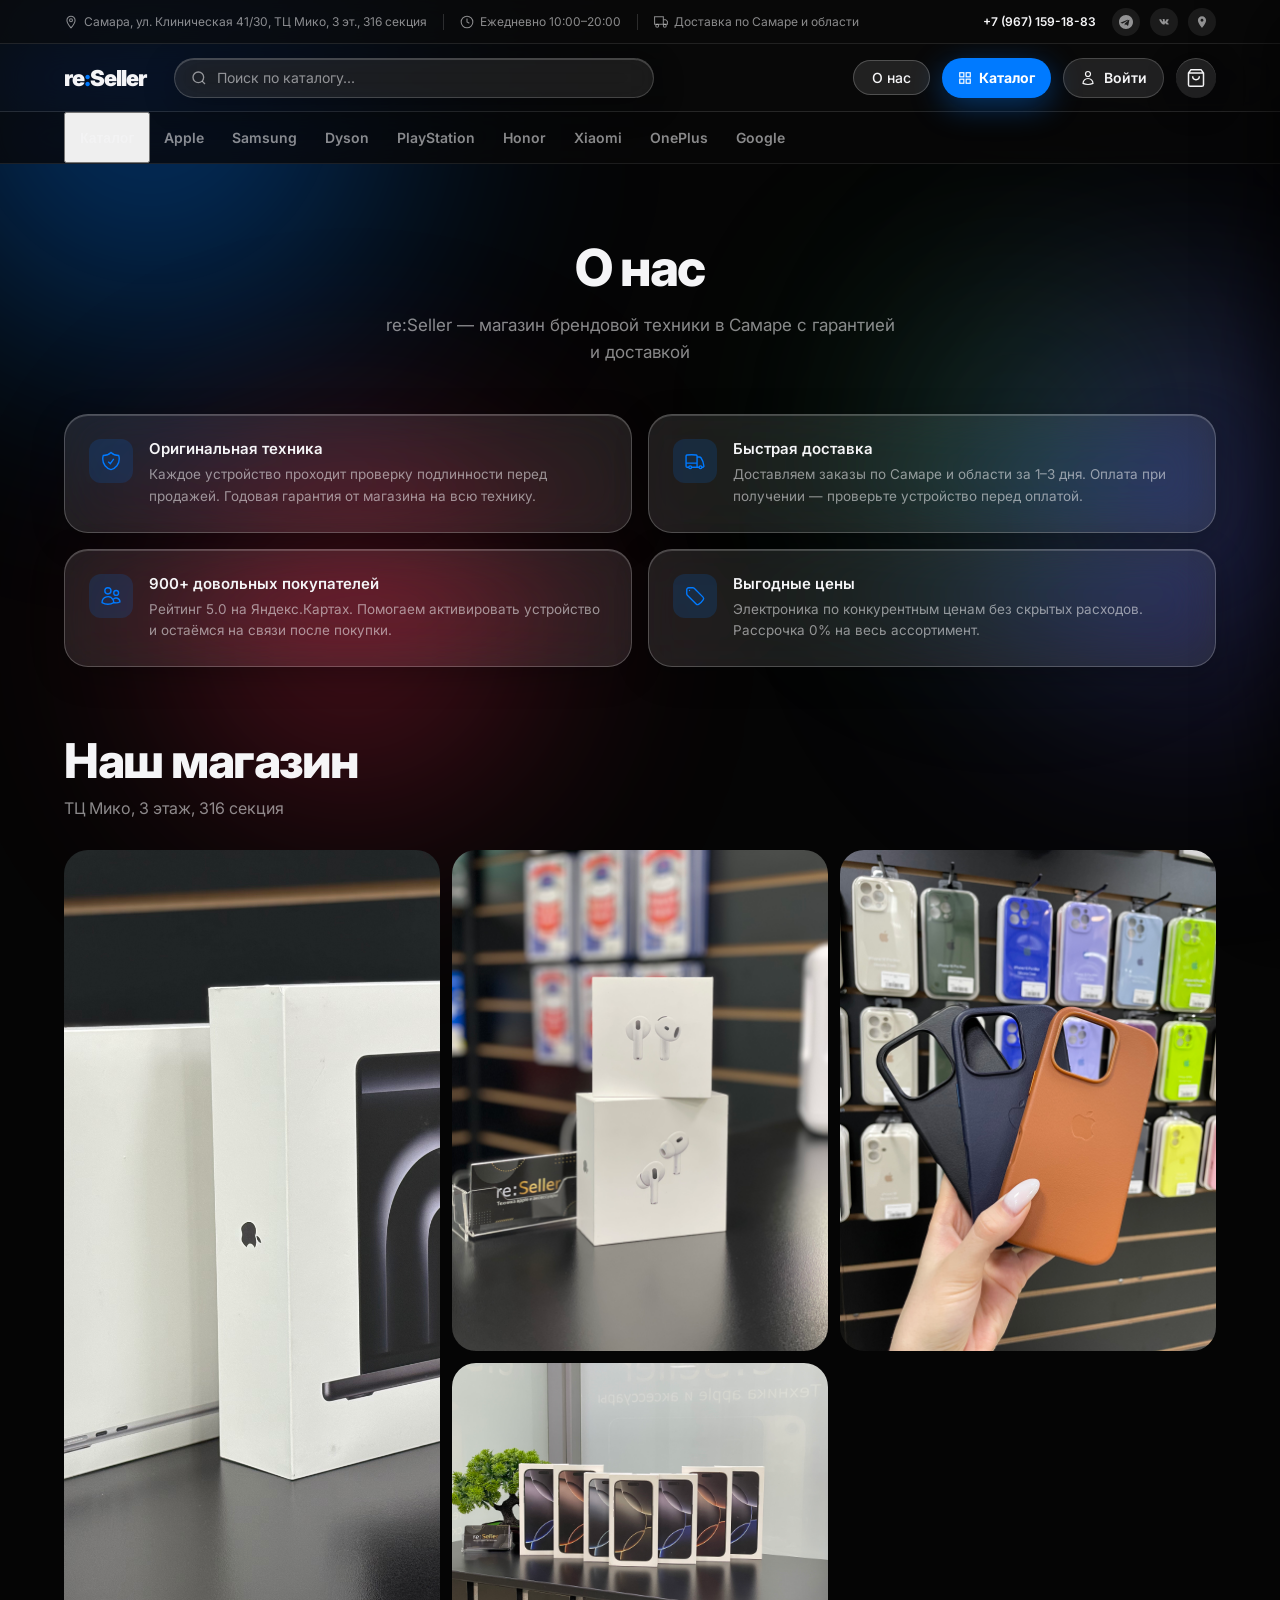
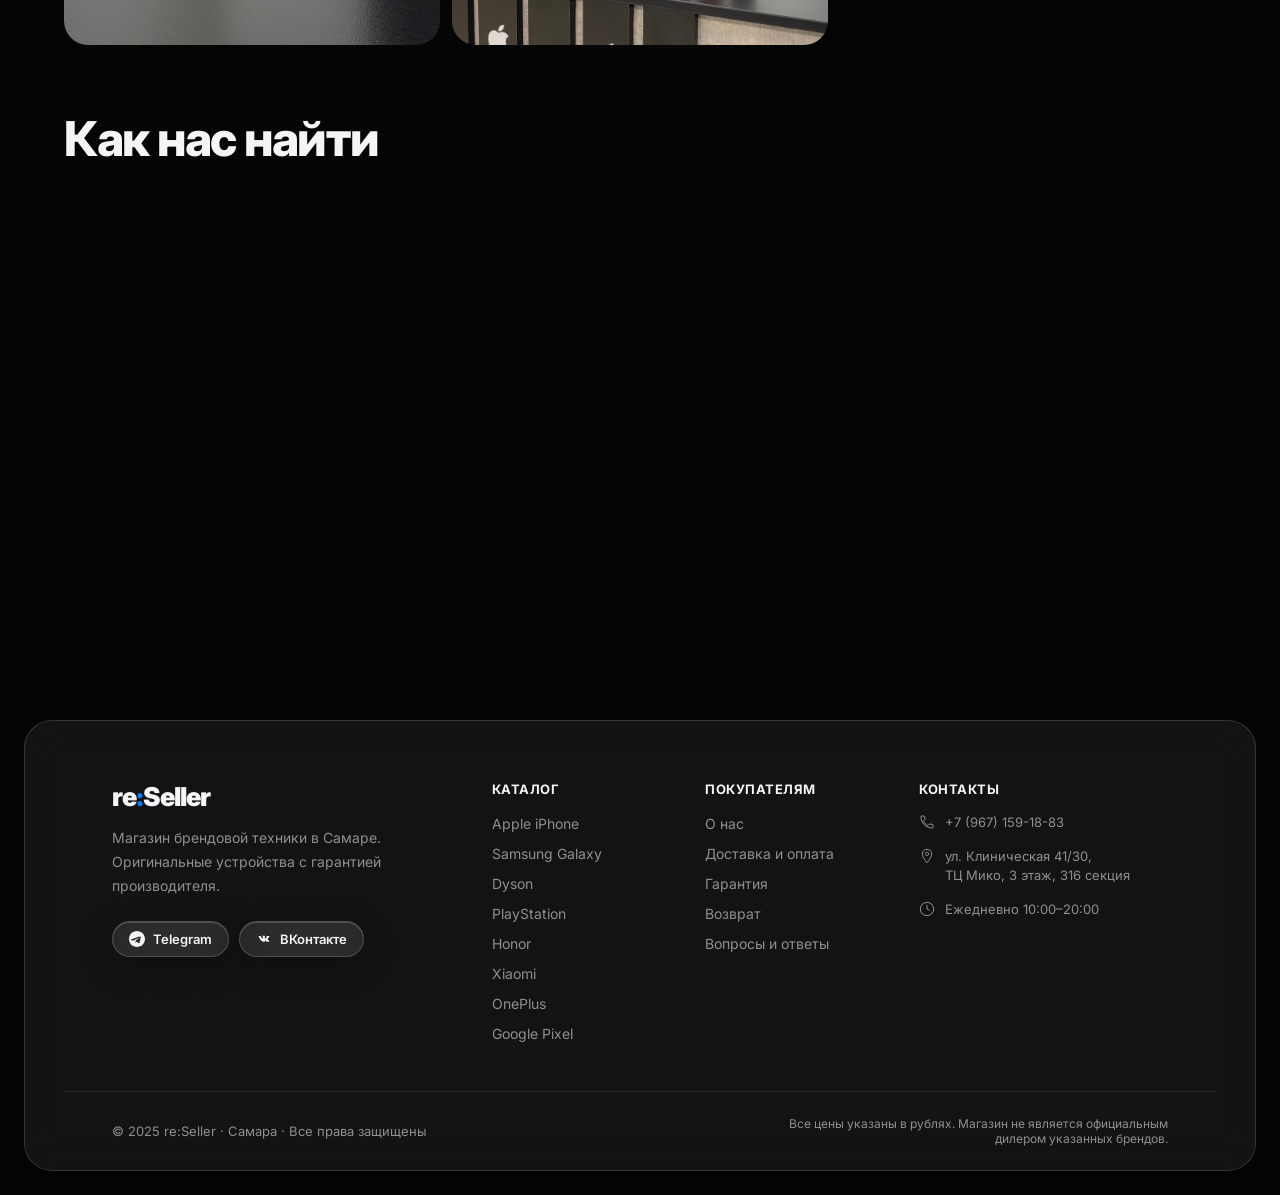
==== commit c7b6a948: "Move catalog mega-menu trigger to brand nav Все→Каталог button Replaces the header Каталог button tr" ====
--- a/about.html
+++ b/about.html
@@ -67,12 +67,10 @@
 
       <div class="header-actions">
         <a href="about.html" class="btn-ghost header-about-btn">О нас</a>
-        <div class="hdr-cat-wrap" id="hdrCatWrap">
-          <button class="btn-primary header-catalog-btn" id="hdrCatBtn" type="button">
-            <svg viewBox="0 0 24 24" fill="none" stroke="currentColor" stroke-width="2"><rect x="3" y="3" width="7" height="7"/><rect x="14" y="3" width="7" height="7"/><rect x="14" y="14" width="7" height="7"/><rect x="3" y="14" width="7" height="7"/></svg>
-            Каталог
-          </button>
-        </div>
+        <a href="catalog.html" class="btn-primary header-catalog-btn">
+          <svg viewBox="0 0 24 24" fill="none" stroke="currentColor" stroke-width="2"><rect x="3" y="3" width="7" height="7"/><rect x="14" y="3" width="7" height="7"/><rect x="14" y="14" width="7" height="7"/><rect x="3" y="14" width="7" height="7"/></svg>
+          Каталог
+        </a>
         <button class="login-btn" id="loginBtn">
           <svg viewBox="0 0 24 24" fill="none" stroke="currentColor" stroke-width="1.8"><path d="M15.75 6a3.75 3.75 0 11-7.5 0 3.75 3.75 0 017.5 0zM4.501 20.118a7.5 7.5 0 0114.998 0A17.933 17.933 0 0112 21.75c-2.676 0-5.216-.584-7.499-1.632z"/></svg>
           <span>Войти</span>
@@ -89,8 +87,8 @@
   <nav class="brandnav glass" id="brandNav">
     <div class="brandnav-inner">
       <ul class="brand-menu">
-        <li class="brand-item">
-          <a href="catalog.html" class="brand-link" data-brand="">Все</a>
+        <li class="brand-item hdr-cat-wrap" id="hdrCatWrap">
+          <button class="brand-link" id="hdrCatBtn" type="button">Каталог</button>
         </li>
         <li class="brand-item has-dropdown">
           <a href="catalog.html" class="brand-link" data-brand="apple">Apple</a>
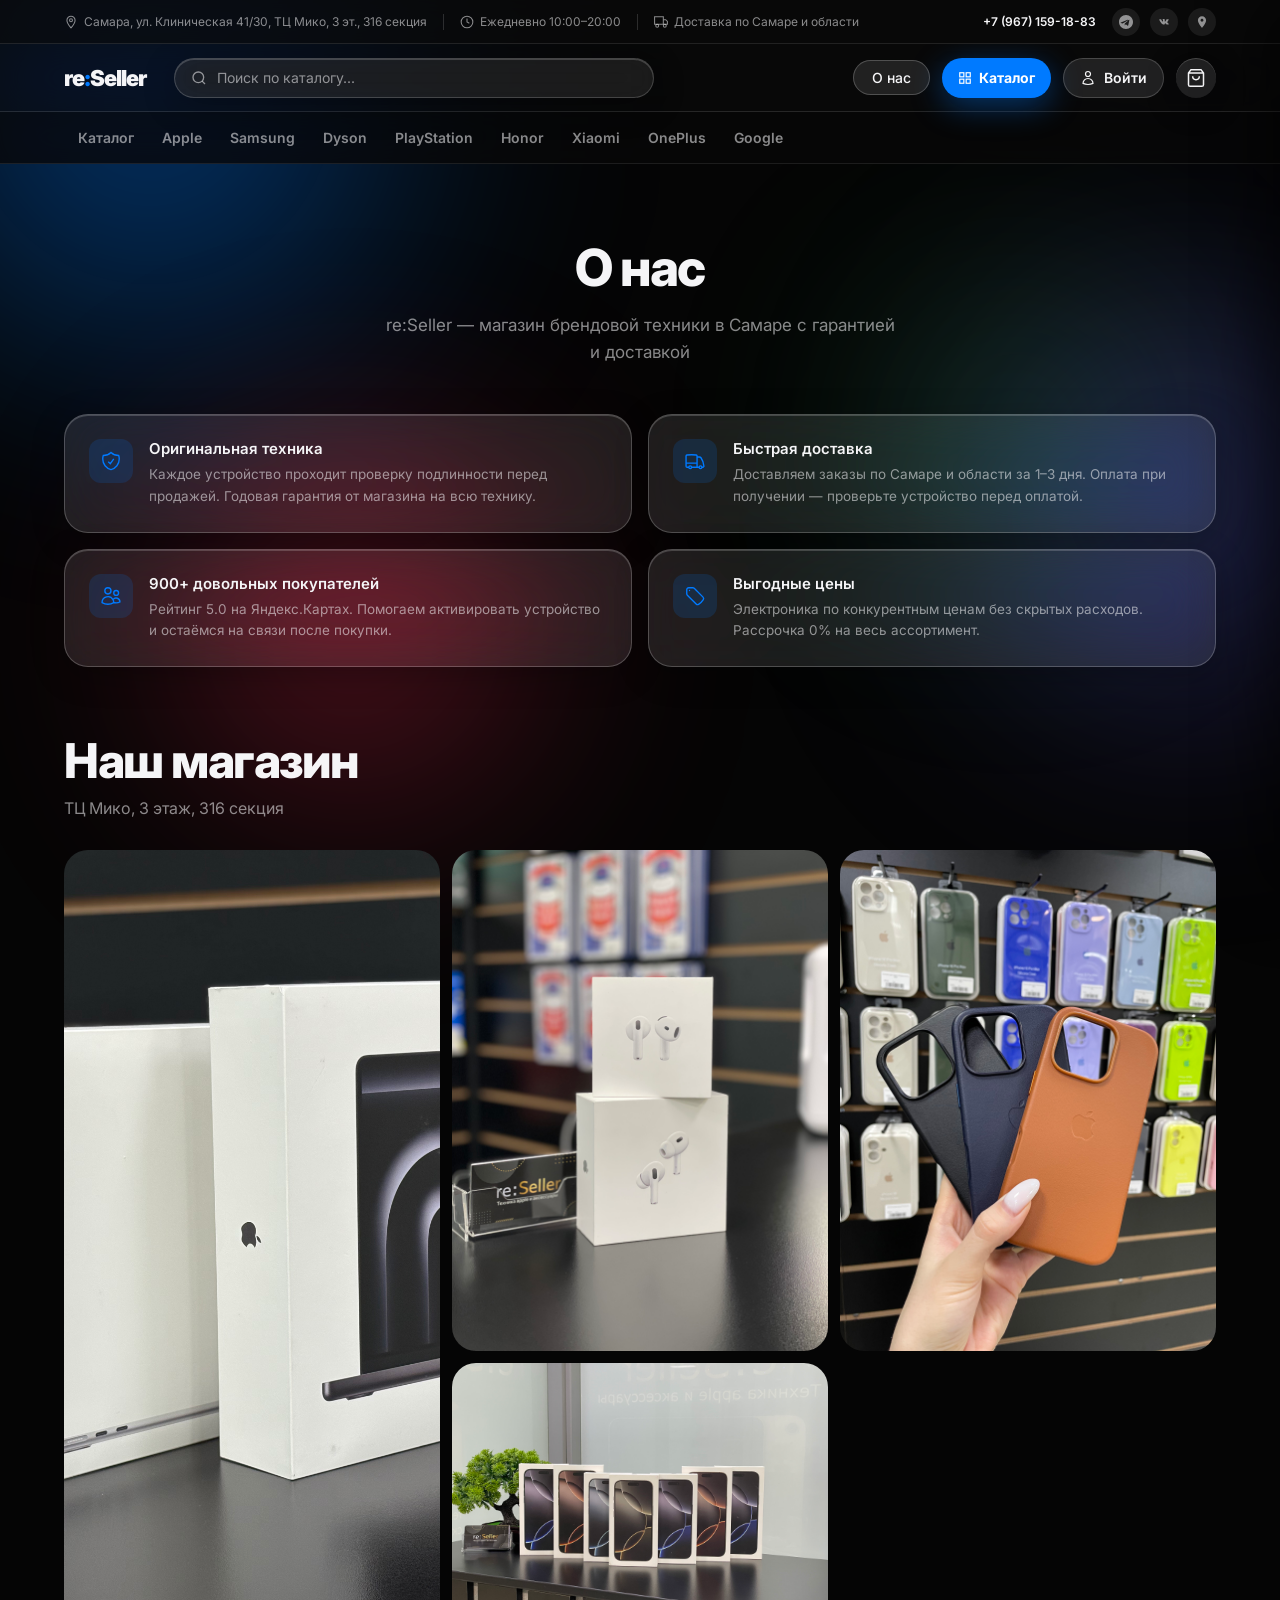
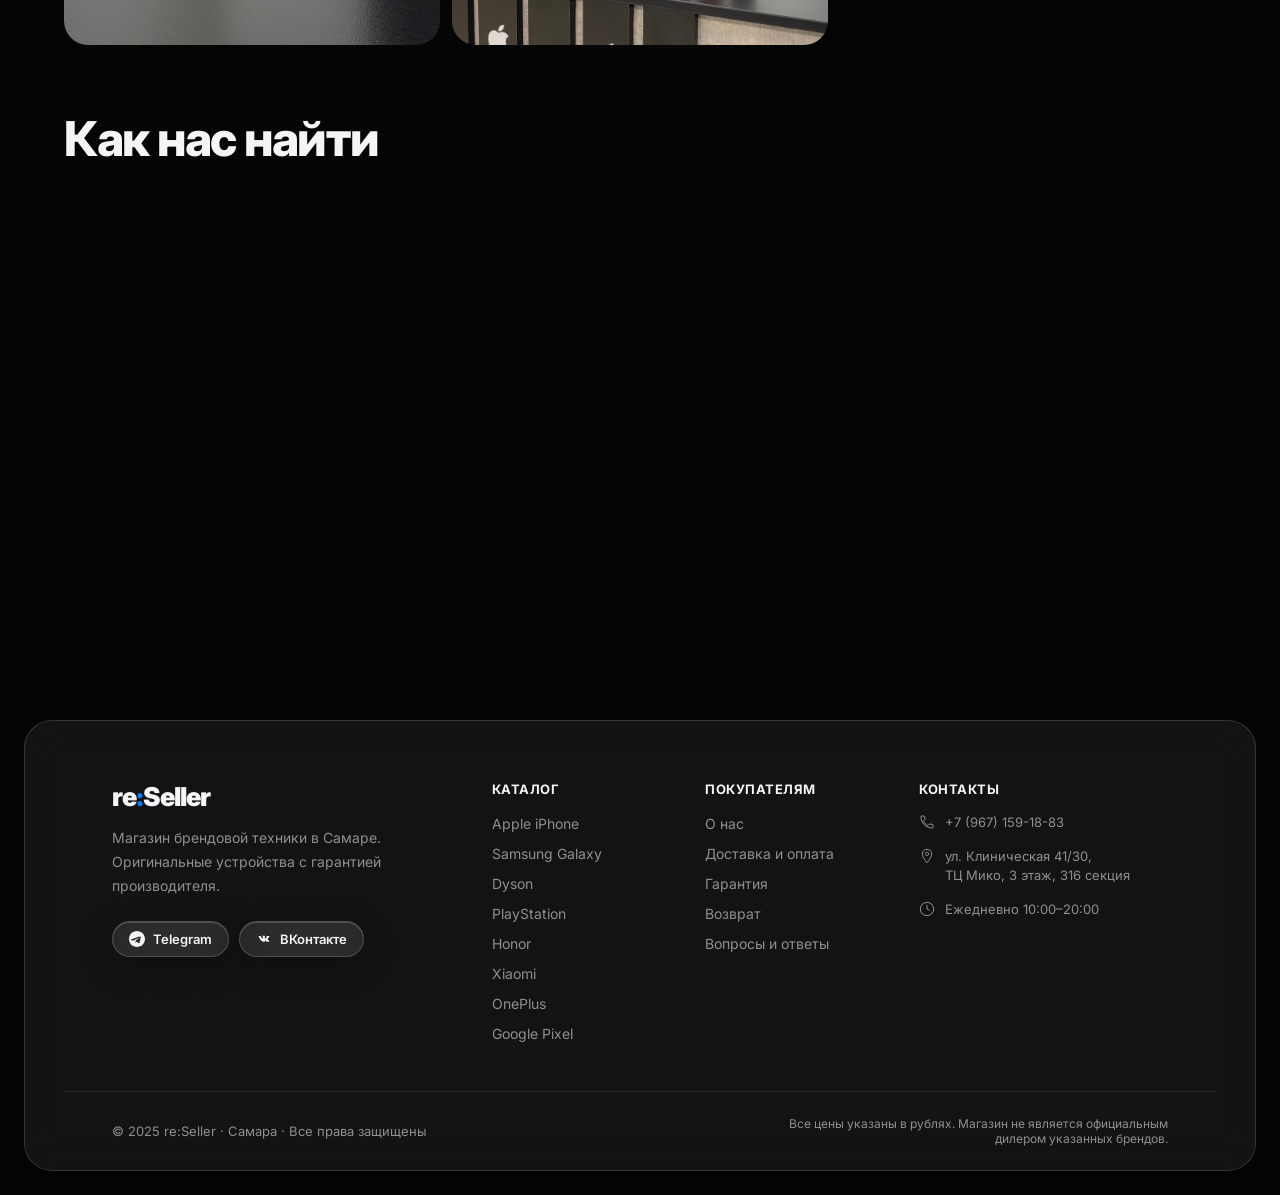
==== commit 5eda9951: "Match mega-menu brand icons to the Brands section on homepage Apple: correct SVG path; Samsung/Dyson" ====
--- a/about.html
+++ b/about.html
@@ -502,14 +502,14 @@
     <div class="hmm-brands" id="hmmBrands">
       <a href="catalog.html" class="hmm-all-row"><span class="hmm-icon" style="background:linear-gradient(135deg,#636366,#8E8E93)"><svg viewBox="0 0 24 24" fill="none" stroke="white" stroke-width="2"><rect x="3" y="3" width="7" height="7"/><rect x="14" y="3" width="7" height="7"/><rect x="14" y="14" width="7" height="7"/><rect x="3" y="14" width="7" height="7"/></svg></span><span class="hmm-label">Все товары</span></a>
       <div class="hmm-sep"></div>
-      <button class="hmm-row" data-brand="apple" type="button"><span class="hmm-icon" style="background:linear-gradient(135deg,#007AFF,#5AC8FA)"><svg viewBox="0 0 24 24" fill="white"><path d="M17.05 20.28c-.98.95-2.05.8-3.08.35-1.09-.46-2.09-.48-3.24 0-1.44.62-2.2.44-3.06-.35C2.79 15.25 3.51 7.7 9.05 7.4c1.35.07 2.29.74 3.08.8 1.18-.24 2.31-.93 3.57-.84 1.51.12 2.65.72 3.4 1.8-3.12 1.87-2.38 5.98.48 7.13-.57 1.39-1.32 2.76-2.54 3.99zM12.03 7.25c-.15-2.23 1.66-4.07 3.74-4.25.29 2.58-2.34 4.5-3.74 4.25z"/></svg></span><span class="hmm-label">Apple</span><svg class="hmm-arrow" viewBox="0 0 24 24" fill="none" stroke="currentColor" stroke-width="2.5"><polyline points="9 18 15 12 9 6"/></svg></button>
-      <button class="hmm-row" data-brand="samsung" type="button"><span class="hmm-icon" style="background:linear-gradient(135deg,#1428A0,#4F6BED)">S</span><span class="hmm-label">Samsung</span><svg class="hmm-arrow" viewBox="0 0 24 24" fill="none" stroke="currentColor" stroke-width="2.5"><polyline points="9 18 15 12 9 6"/></svg></button>
-      <button class="hmm-row" data-brand="dyson" type="button"><span class="hmm-icon" style="background:linear-gradient(135deg,#C5A96D,#A08040)">D</span><span class="hmm-label">Dyson</span><svg class="hmm-arrow" viewBox="0 0 24 24" fill="none" stroke="currentColor" stroke-width="2.5"><polyline points="9 18 15 12 9 6"/></svg></button>
-      <button class="hmm-row" data-brand="playstation" type="button"><span class="hmm-icon" style="background:linear-gradient(135deg,#003087,#4F6BED)">PS</span><span class="hmm-label">PlayStation</span><svg class="hmm-arrow" viewBox="0 0 24 24" fill="none" stroke="currentColor" stroke-width="2.5"><polyline points="9 18 15 12 9 6"/></svg></button>
-      <button class="hmm-row" data-brand="honor" type="button"><span class="hmm-icon" style="background:linear-gradient(135deg,#CF0000,#FF4040)">H</span><span class="hmm-label">Honor</span><svg class="hmm-arrow" viewBox="0 0 24 24" fill="none" stroke="currentColor" stroke-width="2.5"><polyline points="9 18 15 12 9 6"/></svg></button>
-      <button class="hmm-row" data-brand="xiaomi" type="button"><span class="hmm-icon" style="background:linear-gradient(135deg,#FF6900,#FFAA00)">Mi</span><span class="hmm-label">Xiaomi</span><svg class="hmm-arrow" viewBox="0 0 24 24" fill="none" stroke="currentColor" stroke-width="2.5"><polyline points="9 18 15 12 9 6"/></svg></button>
-      <button class="hmm-row" data-brand="oneplus" type="button"><span class="hmm-icon" style="background:linear-gradient(135deg,#F5010C,#FF6060)">1+</span><span class="hmm-label">OnePlus</span><svg class="hmm-arrow" viewBox="0 0 24 24" fill="none" stroke="currentColor" stroke-width="2.5"><polyline points="9 18 15 12 9 6"/></svg></button>
-      <button class="hmm-row" data-brand="google" type="button"><span class="hmm-icon" style="background:linear-gradient(135deg,#4285F4,#34A853)">G</span><span class="hmm-label">Google</span><svg class="hmm-arrow" viewBox="0 0 24 24" fill="none" stroke="currentColor" stroke-width="2.5"><polyline points="9 18 15 12 9 6"/></svg></button>
+      <button class="hmm-row" data-brand="apple" type="button"><span class="hmm-icon" style="background:linear-gradient(135deg,#007AFF,#5AC8FA)"><svg viewBox="0 0 24 24" fill="white"><path d="M12.152 6.896c-.948 0-2.415-1.078-3.96-1.04-2.04.027-3.91 1.183-4.961 3.014-2.117 3.675-.546 9.103 1.519 12.09 1.013 1.454 2.208 3.09 3.792 3.039 1.52-.065 2.09-.987 3.935-.987 1.831 0 2.35.987 3.96.948 1.637-.026 2.676-1.48 3.676-2.948 1.156-1.688 1.636-3.325 1.662-3.415-.039-.013-3.182-1.221-3.22-4.857-.026-3.04 2.48-4.494 2.597-4.559-1.429-2.09-3.623-2.324-4.39-2.376-2-.156-3.675 1.09-4.61 1.09zM15.53 3.83c.843-1.012 1.4-2.427 1.245-3.83-1.207.052-2.662.805-3.532 1.818-.78.896-1.454 2.338-1.273 3.714 1.338.104 2.715-.688 3.56-1.701"/></svg></span><span class="hmm-label">Apple</span><svg class="hmm-arrow" viewBox="0 0 24 24" fill="none" stroke="currentColor" stroke-width="2.5"><polyline points="9 18 15 12 9 6"/></svg></button>
+      <button class="hmm-row" data-brand="samsung" type="button"><span class="hmm-icon" style="background:linear-gradient(135deg,#1428A0,#4F6BED);font-size:5.5px;letter-spacing:0.5px;overflow:hidden">SAMSUNG</span><span class="hmm-label">Samsung</span><svg class="hmm-arrow" viewBox="0 0 24 24" fill="none" stroke="currentColor" stroke-width="2.5"><polyline points="9 18 15 12 9 6"/></svg></button>
+      <button class="hmm-row" data-brand="dyson" type="button"><span class="hmm-icon" style="background:linear-gradient(135deg,#C5A96D,#A08040);font-size:9.5px;letter-spacing:1.5px;overflow:hidden">dyson</span><span class="hmm-label">Dyson</span><svg class="hmm-arrow" viewBox="0 0 24 24" fill="none" stroke="currentColor" stroke-width="2.5"><polyline points="9 18 15 12 9 6"/></svg></button>
+      <button class="hmm-row" data-brand="playstation" type="button"><span class="hmm-icon" style="background:linear-gradient(135deg,#003087,#4F6BED)"><svg viewBox="0 0 100 100" fill="white"><circle cx="50" cy="50" r="44" fill="none" stroke="white" stroke-width="6"/><text x="50" y="63" font-family="Inter,sans-serif" font-size="30" font-weight="900" text-anchor="middle">PS</text></svg></span><span class="hmm-label">PlayStation</span><svg class="hmm-arrow" viewBox="0 0 24 24" fill="none" stroke="currentColor" stroke-width="2.5"><polyline points="9 18 15 12 9 6"/></svg></button>
+      <button class="hmm-row" data-brand="honor" type="button"><span class="hmm-icon" style="background:linear-gradient(135deg,#CF0000,#FF4040);font-size:7px;letter-spacing:1.5px;overflow:hidden">HONOR</span><span class="hmm-label">Honor</span><svg class="hmm-arrow" viewBox="0 0 24 24" fill="none" stroke="currentColor" stroke-width="2.5"><polyline points="9 18 15 12 9 6"/></svg></button>
+      <button class="hmm-row" data-brand="xiaomi" type="button"><span class="hmm-icon" style="background:linear-gradient(135deg,#FF6900,#FFAA00);font-size:8px;letter-spacing:-0.3px;overflow:hidden">Xiaomi</span><span class="hmm-label">Xiaomi</span><svg class="hmm-arrow" viewBox="0 0 24 24" fill="none" stroke="currentColor" stroke-width="2.5"><polyline points="9 18 15 12 9 6"/></svg></button>
+      <button class="hmm-row" data-brand="oneplus" type="button"><span class="hmm-icon" style="background:linear-gradient(135deg,#F5010C,#FF6060)"><svg viewBox="0 0 24 24" fill="white"><path d="M0 3.74V24h20.26V12.428h-2.256v9.317H2.254V5.995h9.318V3.742zM18.004 0v3.74h-3.758v2.256h3.758v3.758h2.255V5.996H24V3.74h-3.758V0zm-6.45 18.756V8.862H9.562c0 .682-.228 1.189-.577 1.504-.367.297-.91.437-1.556.437h-.245v1.625h2.133v6.31h2.237z"/></svg></span><span class="hmm-label">OnePlus</span><svg class="hmm-arrow" viewBox="0 0 24 24" fill="none" stroke="currentColor" stroke-width="2.5"><polyline points="9 18 15 12 9 6"/></svg></button>
+      <button class="hmm-row" data-brand="google" type="button"><span class="hmm-icon" style="background:#fff"><svg viewBox="0 0 24 24"><path d="M22.56 12.25c0-.78-.07-1.53-.2-2.25H12v4.26h5.92c-.26 1.37-1.04 2.53-2.21 3.31v2.77h3.57c2.08-1.92 3.28-4.74 3.28-8.09z" fill="#4285F4"/><path d="M12 23c2.97 0 5.46-.98 7.28-2.66l-3.57-2.77c-.98.66-2.23 1.06-3.71 1.06-2.86 0-5.29-1.93-6.16-4.53H2.18v2.84C3.99 20.53 7.7 23 12 23z" fill="#34A853"/><path d="M5.84 14.09c-.22-.66-.35-1.36-.35-2.09s.13-1.43.35-2.09V7.07H2.18C1.43 8.55 1 10.22 1 12s.43 3.45 1.18 4.93l2.85-2.22.81-.62z" fill="#FBBC05"/><path d="M12 5.38c1.62 0 3.06.56 4.21 1.64l3.15-3.15C17.45 2.09 14.97 1 12 1 7.7 1 3.99 3.47 2.18 7.07l3.66 2.84c.87-2.6 3.3-4.53 6.16-4.53z" fill="#EA4335"/></svg></span><span class="hmm-label">Google</span><svg class="hmm-arrow" viewBox="0 0 24 24" fill="none" stroke="currentColor" stroke-width="2.5"><polyline points="9 18 15 12 9 6"/></svg></button>
     </div>
     <div class="hmm-models" id="hmmModels">
       <div class="hmm-panel" data-for="apple"><div class="dropdown-grid">
--- a/styles.css
+++ b/styles.css
@@ -294,6 +294,10 @@
   transition: color 0.2s;
   white-space: nowrap;
   position: relative;
+  background: none;
+  border: none;
+  cursor: pointer;
+  font-family: inherit;
 }
 .brand-link::after {
   content: '';
@@ -1500,6 +1504,7 @@
   display: flex; align-items: center; justify-content: center;
   box-shadow: 0 3px 8px rgba(0,0,0,0.3); font-size: 11px;
   font-weight: 900; color: white; letter-spacing: -0.3px;
+  overflow: hidden;
 }
 .hmm-icon svg { width: 17px; height: 17px; }
 .hmm-arrow { margin-left: auto; width: 15px; height: 15px; opacity: 0.35; flex-shrink: 0; transition: opacity 0.15s; }
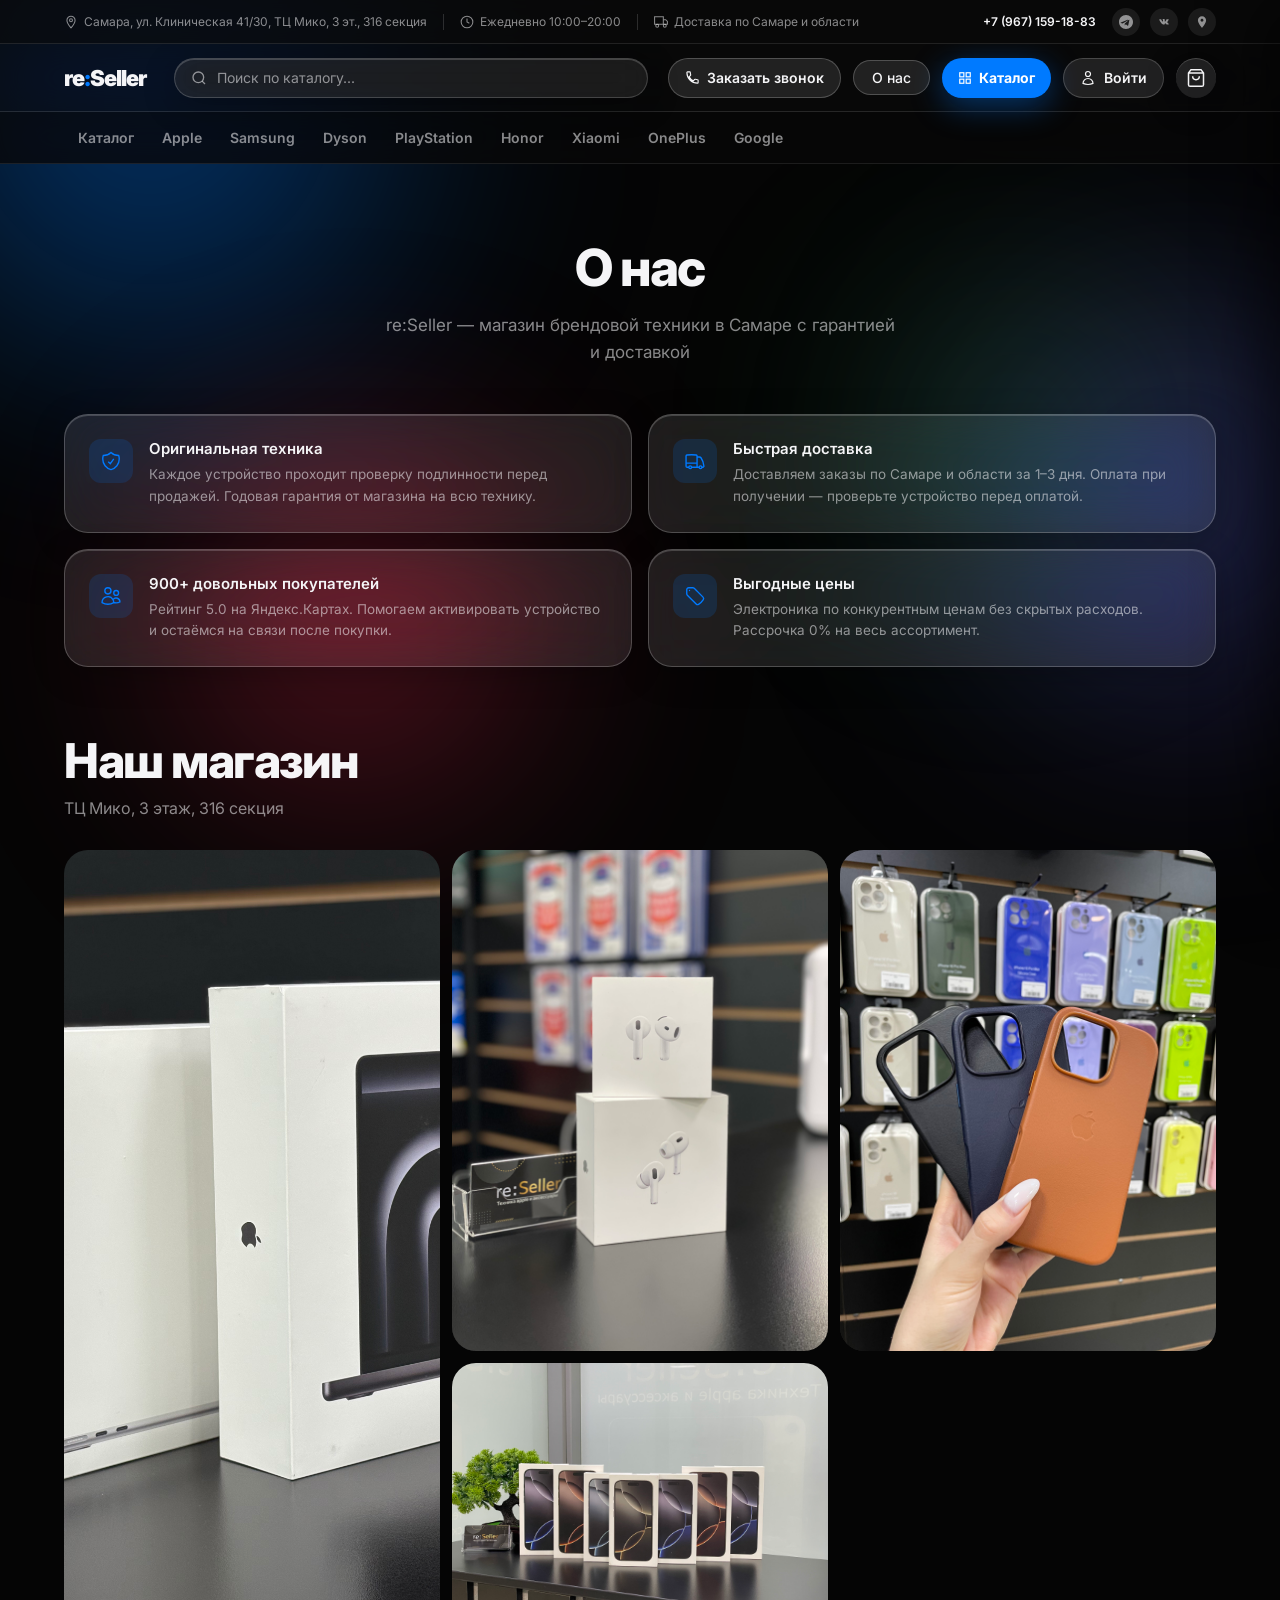
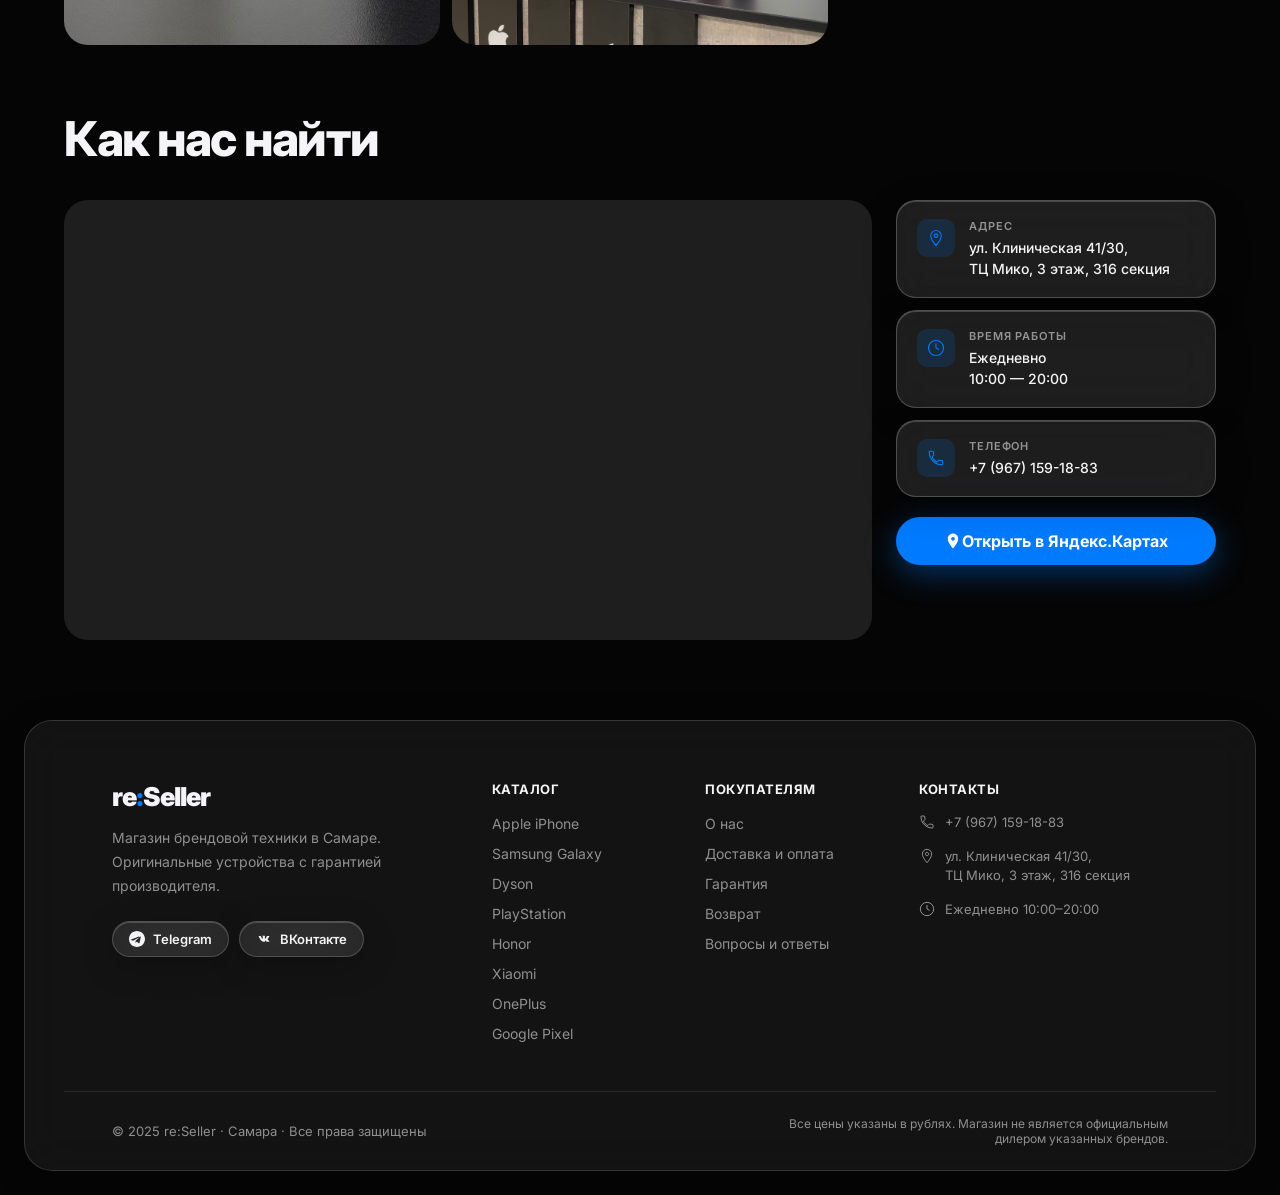
==== commit ae3bf545: "Add 'Заказать звонок' button and call request modal Header button opens a modal with name and phone " ====
--- a/about.html
+++ b/about.html
@@ -66,6 +66,10 @@
       </div>
 
       <div class="header-actions">
+        <button class="btn-ghost call-btn" id="callBtn" type="button">
+          <svg viewBox="0 0 24 24" fill="none" stroke="currentColor" stroke-width="1.8"><path d="M6.62 10.79c1.44 2.83 3.76 5.14 6.59 6.59l2.2-2.2c.27-.27.67-.36 1.02-.24 1.12.37 2.33.57 3.57.57.55 0 1 .45 1 1V20c0 .55-.45 1-1 1-9.39 0-17-7.61-17-17 0-.55.45-1 1-1h3.5c.55 0 1 .45 1 1 0 1.25.2 2.45.57 3.57.11.35.03.74-.25 1.02l-2.2 2.2z"/></svg>
+          Заказать звонок
+        </button>
         <a href="about.html" class="btn-ghost header-about-btn">О нас</a>
         <a href="catalog.html" class="btn-primary header-catalog-btn">
           <svg viewBox="0 0 24 24" fill="none" stroke="currentColor" stroke-width="2"><rect x="3" y="3" width="7" height="7"/><rect x="14" y="3" width="7" height="7"/><rect x="14" y="14" width="7" height="7"/><rect x="3" y="14" width="7" height="7"/></svg>
@@ -488,6 +492,36 @@
       </div>
       <div class="login-error" id="loginError"></div>
       <button class="btn-primary" id="loginSubmit" style="width:100%;justify-content:center;">Войти</button>
+    </div>
+  </div>
+
+  <!-- ══ CALL MODAL ══ -->
+  <div class="modal-overlay" id="callModal">
+    <div class="modal-box">
+      <div class="modal-head">
+        <h3>Заказать звонок</h3>
+        <button class="modal-close-btn" id="callModalClose">
+          <svg viewBox="0 0 24 24" fill="none" stroke="currentColor" stroke-width="2.5"><line x1="18" y1="6" x2="6" y2="18"/><line x1="6" y1="6" x2="18" y2="18"/></svg>
+        </button>
+      </div>
+      <div id="callForm">
+        <p style="font-size:14px;color:var(--text-muted);margin-bottom:20px;line-height:1.55;">Оставьте заявку — мы перезвоним вам в ближайшее время</p>
+        <div class="form-group">
+          <label>Ваше имя</label>
+          <input type="text" id="callName" placeholder="Введите ваше имя" autocomplete="name"/>
+        </div>
+        <div class="form-group">
+          <label>Телефон</label>
+          <input type="tel" id="callPhone" placeholder="+7 (___) ___-__-__" autocomplete="tel"/>
+        </div>
+        <div class="call-modal-error" id="callModalError"></div>
+        <button class="btn-primary" id="callModalSubmit" style="width:100%;justify-content:center;">Отправить заявку</button>
+      </div>
+      <div class="call-success" id="callSuccess" style="display:none;">
+        <svg viewBox="0 0 24 24" fill="none" stroke="currentColor" stroke-width="2" width="52" height="52"><path d="M22 11.08V12a10 10 0 11-5.93-9.14"/><polyline points="22 4 12 14.01 9 11.01"/></svg>
+        <p style="font-size:17px;font-weight:700;margin-top:14px;">Заявка принята!</p>
+        <p style="font-size:14px;color:var(--text-muted);margin-top:6px;line-height:1.5;">Мы перезвоним вам<br>в ближайшее время</p>
+      </div>
     </div>
   </div>
 
--- a/styles.css
+++ b/styles.css
@@ -1446,6 +1446,17 @@
   white-space: nowrap;
 }
 .header-catalog-btn svg { width: 14px; height: 14px; }
+.call-btn {
+  padding: 0 16px;
+  height: 40px;
+  font-size: 14px;
+  white-space: nowrap;
+  gap: 7px;
+}
+.call-btn svg { width: 15px; height: 15px; flex-shrink: 0; }
+.call-modal-error { font-size: 13px; color: #FF3B30; min-height: 18px; margin-bottom: 8px; text-align: center; }
+.call-success { text-align: center; padding: 16px 0 8px; }
+.call-success svg { color: #34C759; }
 .hdr-cat-wrap { position: relative; }
 
 /* ── Catalog Mega-menu ── */
@@ -1987,6 +1998,7 @@
   body { padding-bottom: calc(62px + env(safe-area-inset-bottom, 0px)); }
   .header-catalog-btn,
   .header-about-btn,
+  .call-btn,
   .login-btn,
   .cart-btn { display: none !important; }
 }
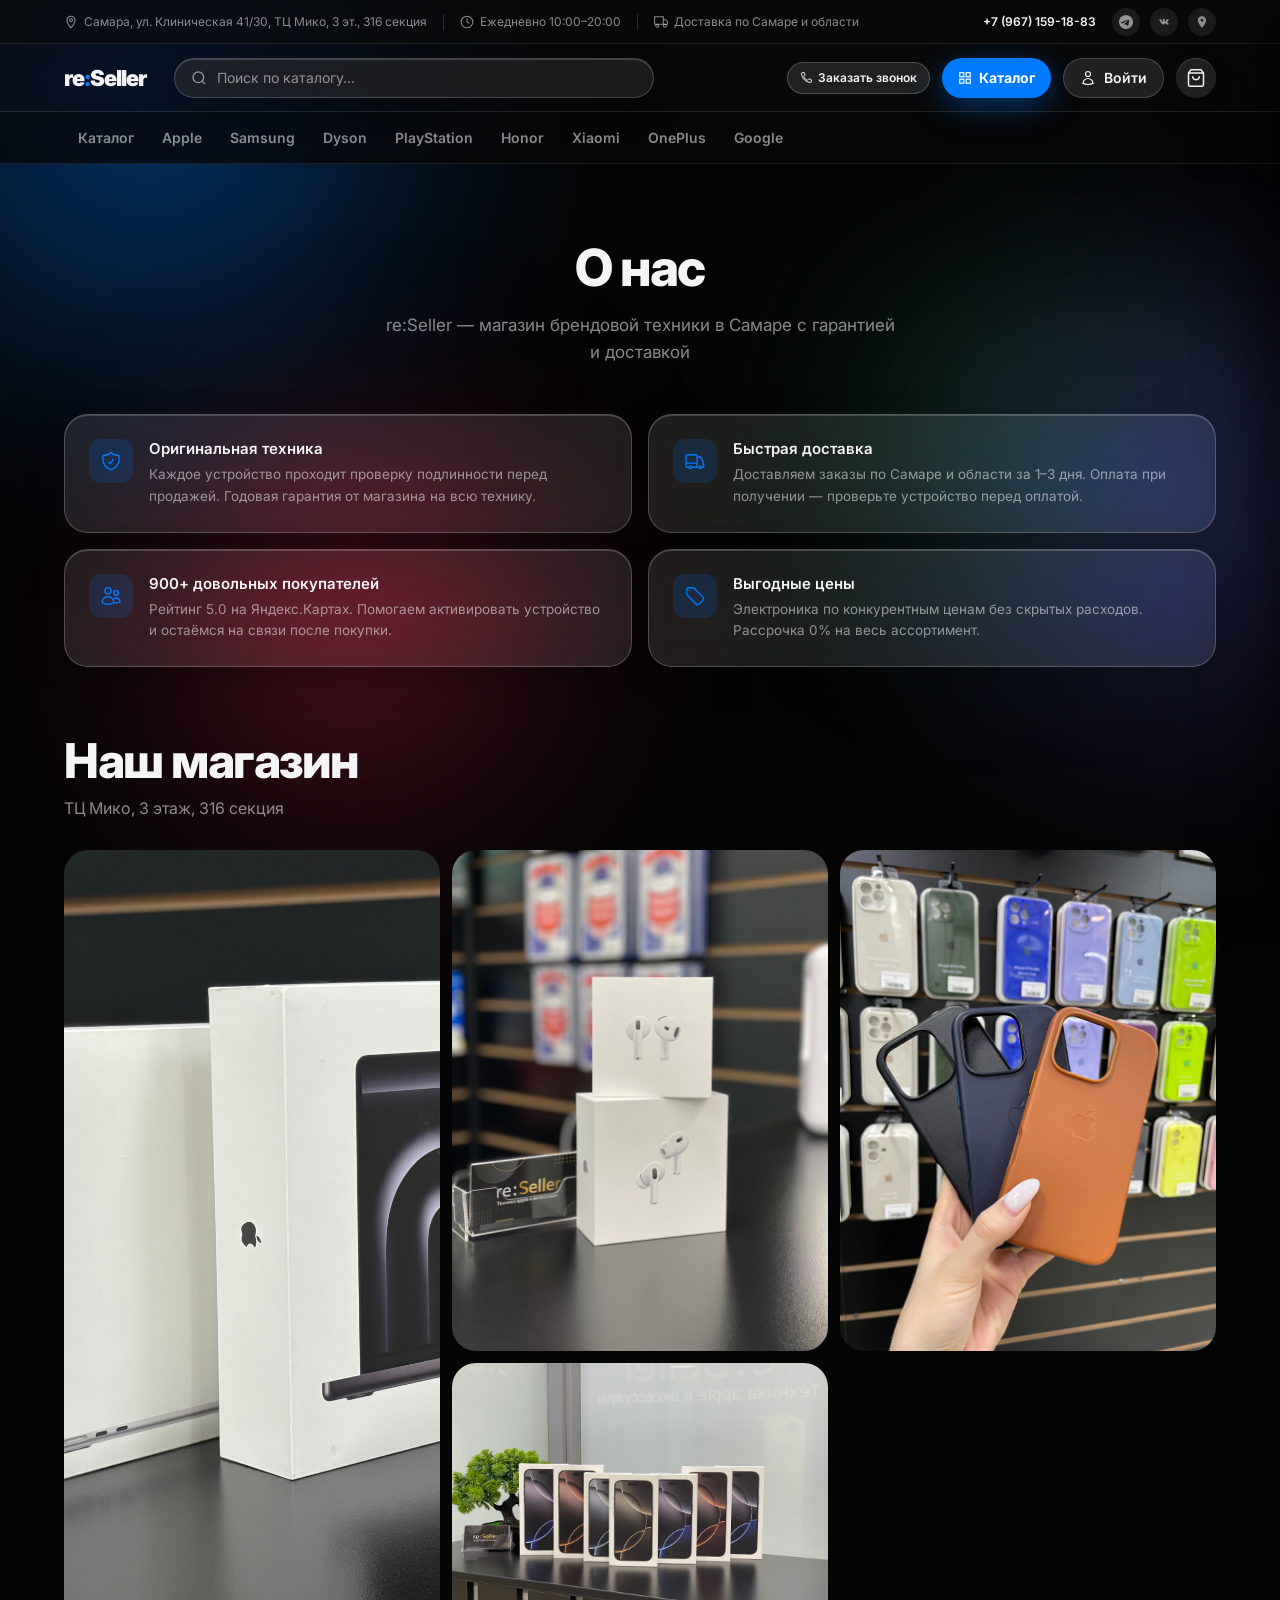
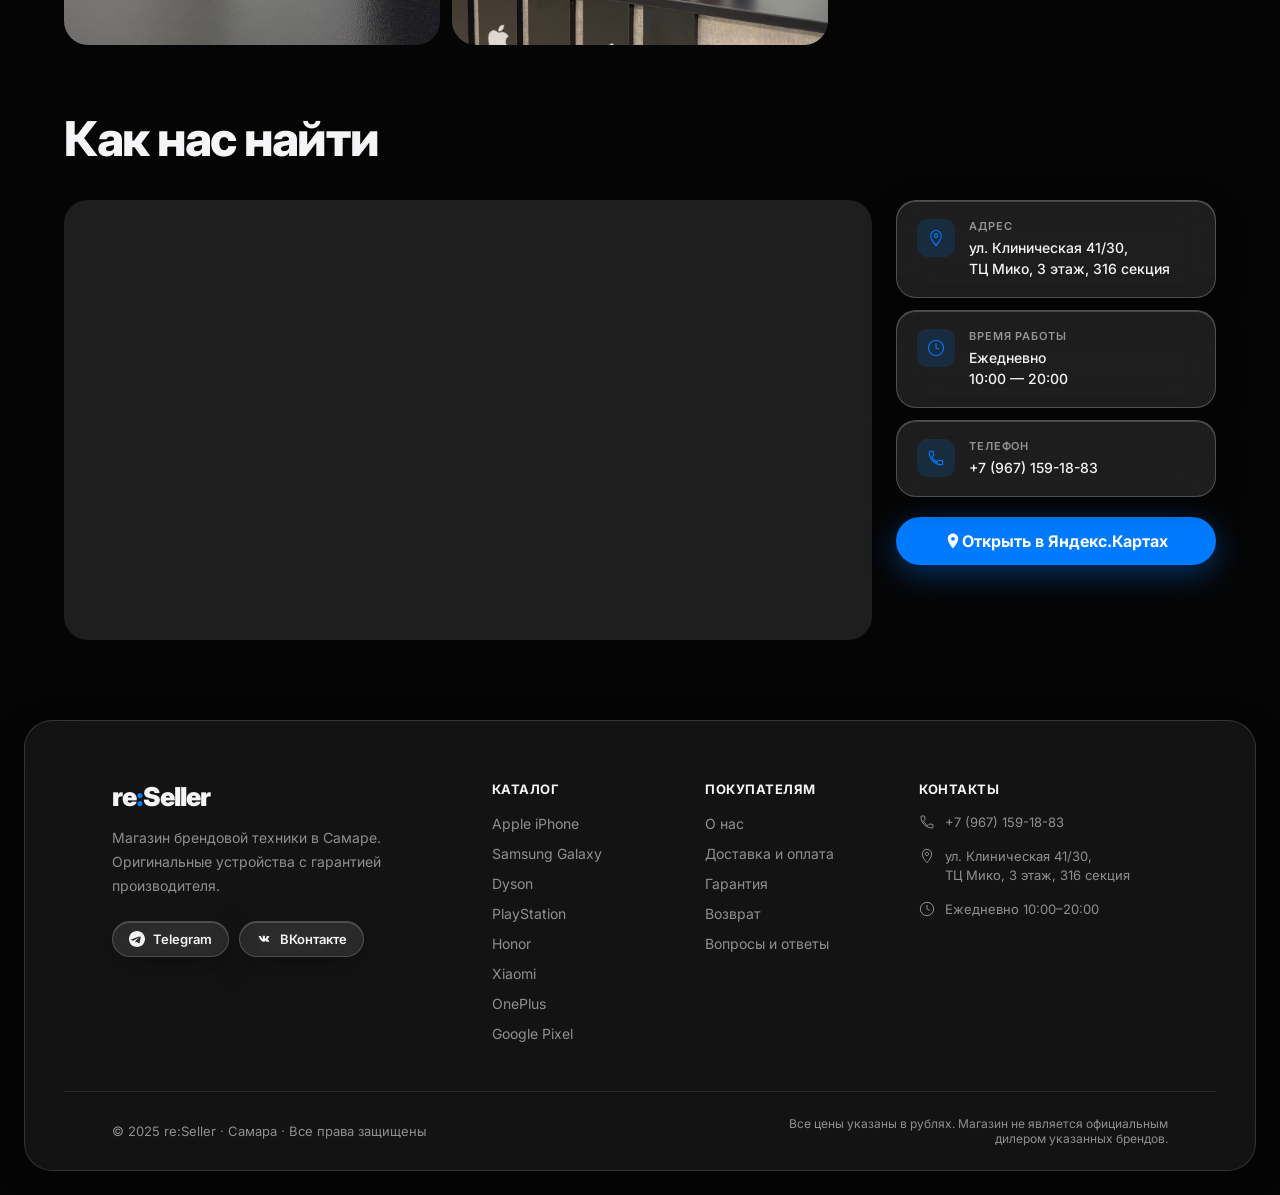
==== commit 6874a38e: "Remove "О нас" header button; add it to catalog.html footer https://claude.ai/code/session_017Eg4uQN" ====
--- a/about.html
+++ b/about.html
@@ -70,7 +70,6 @@
           <svg viewBox="0 0 24 24" fill="none" stroke="currentColor" stroke-width="1.8"><path d="M6.62 10.79c1.44 2.83 3.76 5.14 6.59 6.59l2.2-2.2c.27-.27.67-.36 1.02-.24 1.12.37 2.33.57 3.57.57.55 0 1 .45 1 1V20c0 .55-.45 1-1 1-9.39 0-17-7.61-17-17 0-.55.45-1 1-1h3.5c.55 0 1 .45 1 1 0 1.25.2 2.45.57 3.57.11.35.03.74-.25 1.02l-2.2 2.2z"/></svg>
           Заказать звонок
         </button>
-        <a href="about.html" class="btn-ghost header-about-btn">О нас</a>
         <a href="catalog.html" class="btn-primary header-catalog-btn">
           <svg viewBox="0 0 24 24" fill="none" stroke="currentColor" stroke-width="2"><rect x="3" y="3" width="7" height="7"/><rect x="14" y="3" width="7" height="7"/><rect x="14" y="14" width="7" height="7"/><rect x="3" y="14" width="7" height="7"/></svg>
           Каталог
--- a/styles.css
+++ b/styles.css
@@ -1447,13 +1447,13 @@
 }
 .header-catalog-btn svg { width: 14px; height: 14px; }
 .call-btn {
-  padding: 0 16px;
-  height: 40px;
-  font-size: 14px;
+  padding: 0 12px;
+  height: 32px;
+  font-size: 12px;
   white-space: nowrap;
-  gap: 7px;
-}
-.call-btn svg { width: 15px; height: 15px; flex-shrink: 0; }
+  gap: 5px;
+}
+.call-btn svg { width: 13px; height: 13px; flex-shrink: 0; }
 .call-modal-error { font-size: 13px; color: #FF3B30; min-height: 18px; margin-bottom: 8px; text-align: center; }
 .call-success { text-align: center; padding: 16px 0 8px; }
 .call-success svg { color: #34C759; }
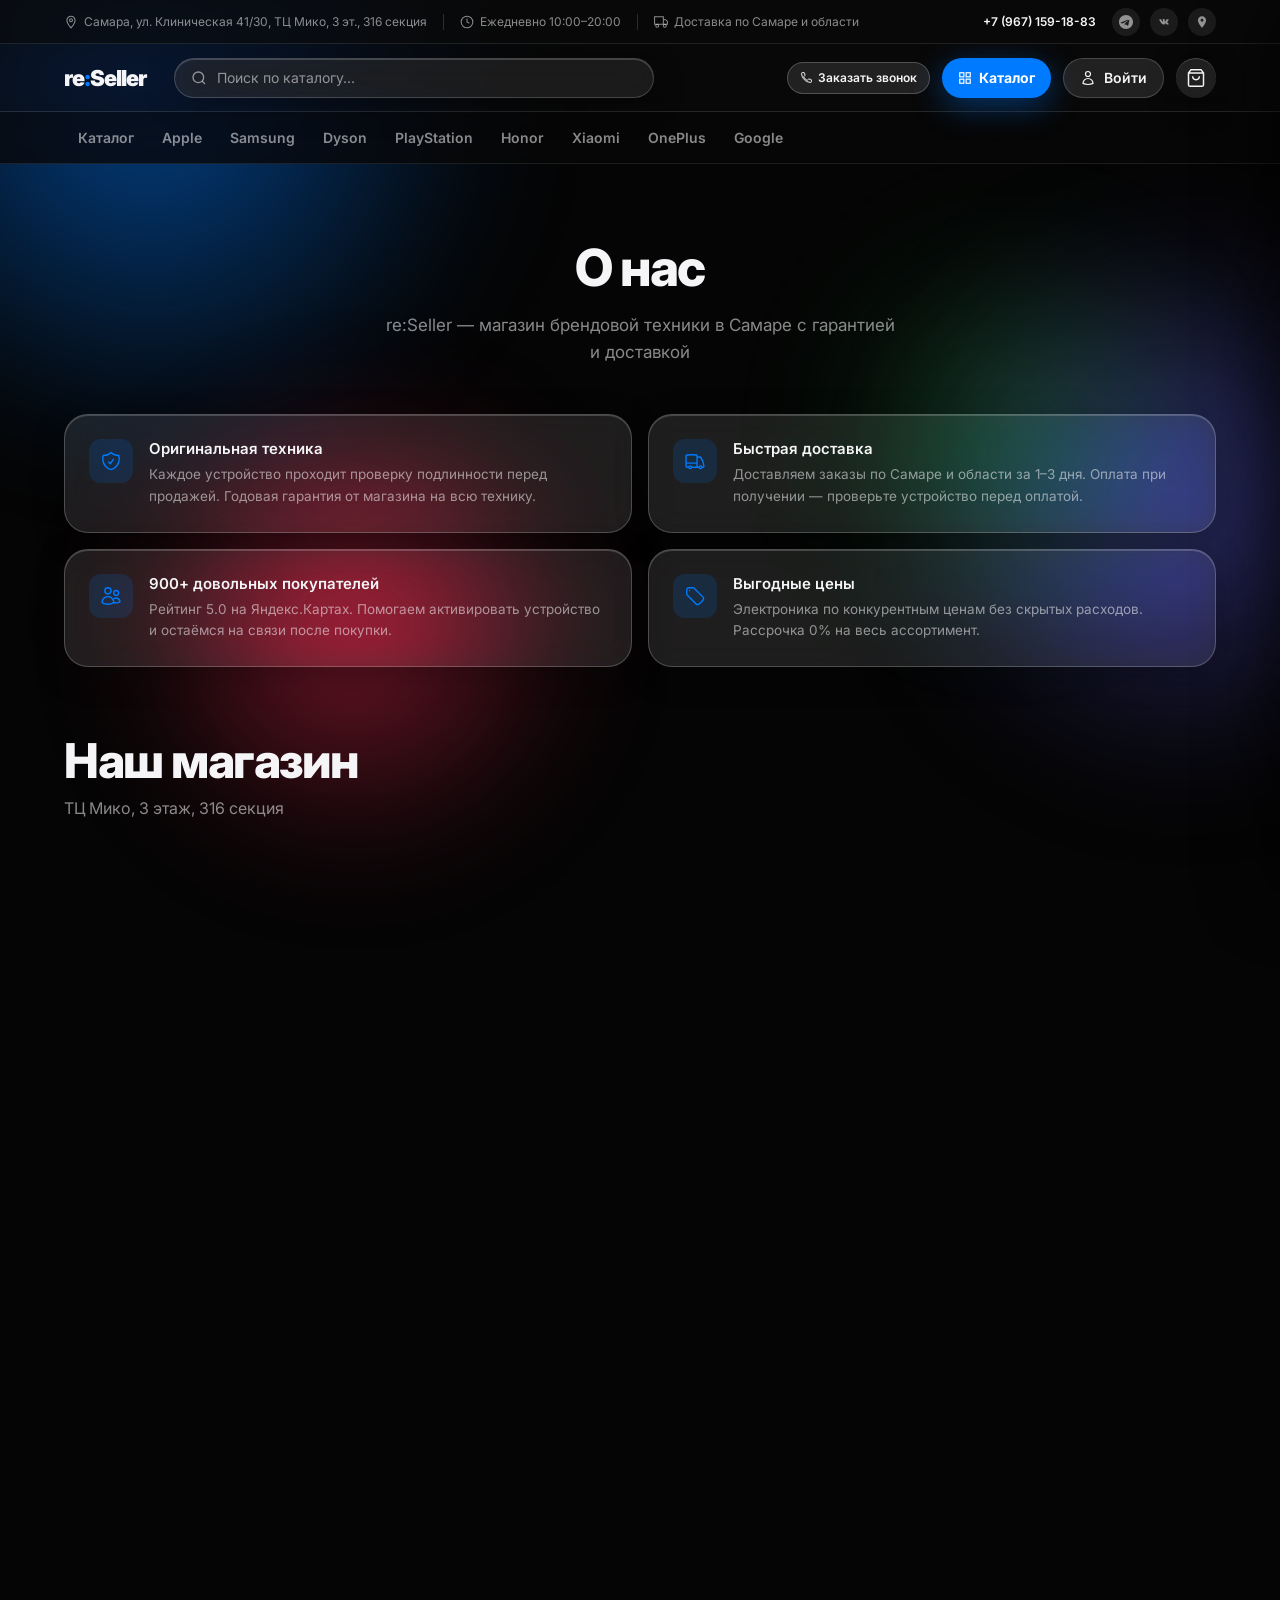
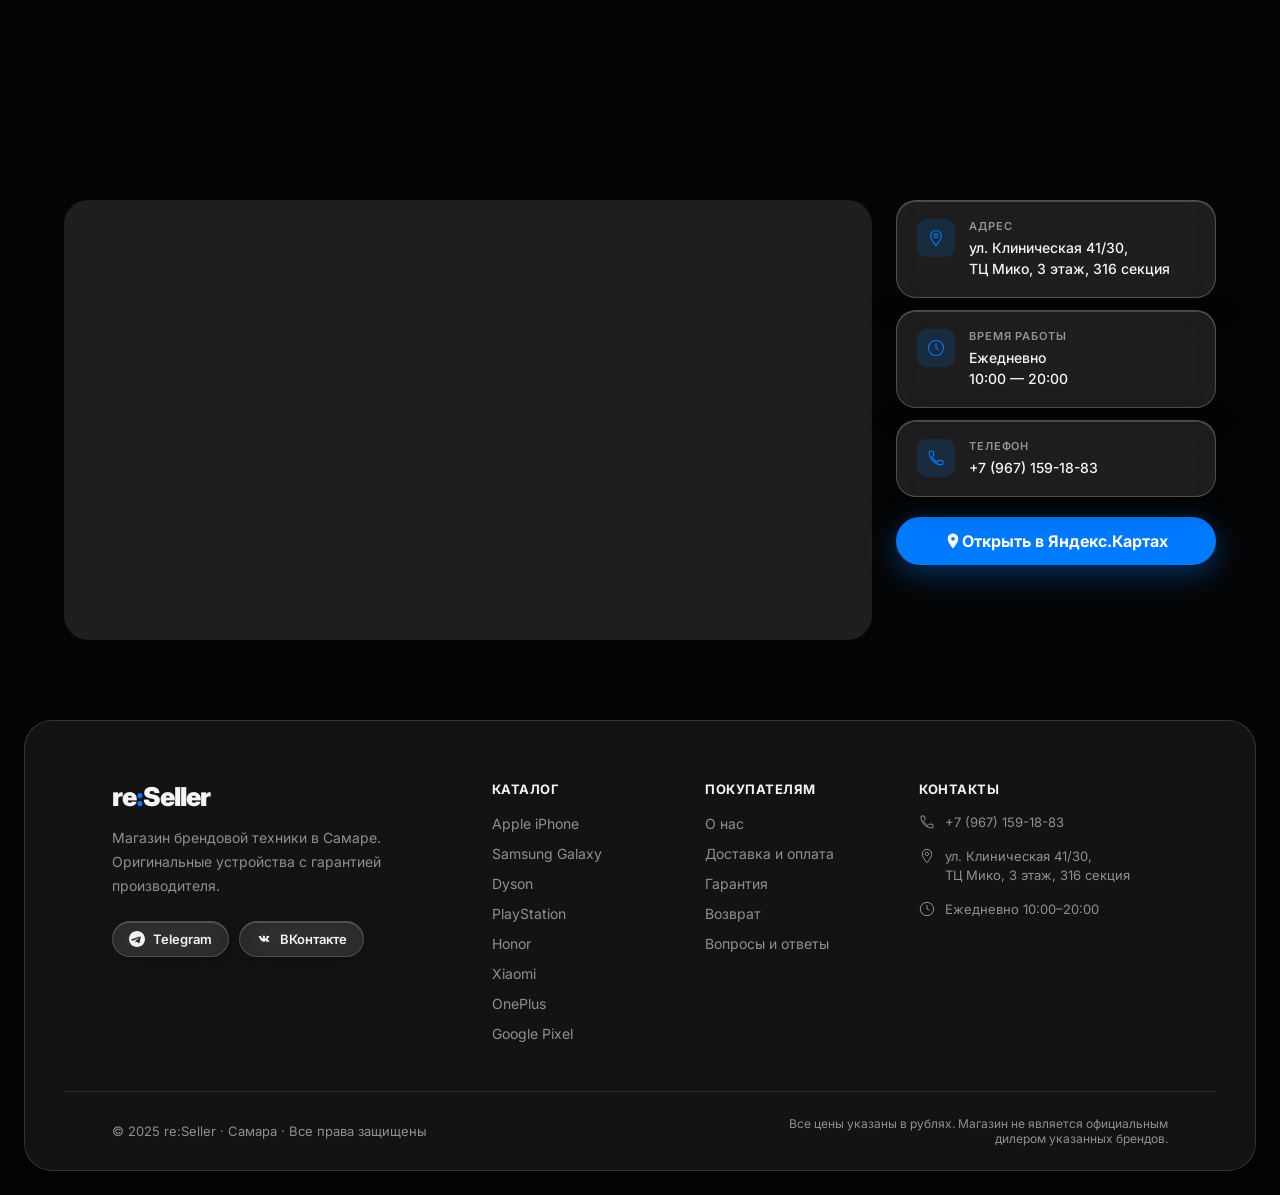
==== commit 991e89b6: "Fix map embed to show re:Seller org instead of ТЦ Мико Replace coordinate-based widget URL with org " ====
--- a/about.html
+++ b/about.html
@@ -329,7 +329,7 @@
       <div class="about-map-layout">
         <div class="about-map-wrap reveal">
           <iframe
-            src="https://yandex.ru/map-widget/v1/?ll=50.174%2C53.196&z=16&pt=50.174%2C53.196,pm2rdm&text=%D0%A2%D0%A6+%D0%9C%D0%B8%D0%BA%D0%BE%2C+%D0%A1%D0%B0%D0%BC%D0%B0%D1%80%D0%B0"
+            src="https://yandex.ru/map-widget/v1/?org=228219839938&z=17"
             allowfullscreen
             loading="lazy"
             referrerpolicy="no-referrer-when-downgrade"
--- a/styles.css
+++ b/styles.css
@@ -5,7 +5,7 @@
 *, *::before, *::after { box-sizing: border-box; margin: 0; padding: 0; }
 
 :root {
-  --blur: 24px;
+  --blur: 16px;
   --glass-bg: rgba(255,255,255,0.10);
   --glass-border: rgba(255,255,255,0.22);
   --glass-shadow: 0 8px 32px rgba(0,0,0,0.28);
@@ -37,11 +37,12 @@
 .bg-blob {
   position: fixed;
   border-radius: 50%;
-  filter: blur(120px);
+  filter: blur(70px);
   pointer-events: none;
   z-index: 0;
   opacity: 0.55;
   animation: blobFloat 12s ease-in-out infinite;
+  will-change: transform;
 }
 .blob-1 { width: 700px; height: 700px; background: radial-gradient(circle, #007AFF 0%, transparent 70%); top: -250px; left: -200px; }
 .blob-2 { width: 550px; height: 550px; background: radial-gradient(circle, #5856D6 0%, transparent 70%); top: 25%; right: -180px; animation-duration: 16s; animation-direction: reverse; }
@@ -88,6 +89,7 @@
   backdrop-filter: blur(20px) saturate(160%);
   -webkit-backdrop-filter: blur(20px) saturate(160%);
   border-bottom: 1px solid rgba(255,255,255,0.1);
+  will-change: transform;
 }
 .topbar-inner {
   max-width: 1200px;
@@ -145,6 +147,7 @@
   border-right: none;
   border-radius: 0;
   box-shadow: none;
+  will-change: transform;
 }
 .header-inner {
   max-width: 1200px;
@@ -260,6 +263,7 @@
   box-shadow: none;
   overflow-x: auto;
   scrollbar-width: none;
+  will-change: transform;
 }
 .brandnav::-webkit-scrollbar { display: none; }
 .brandnav-inner {
@@ -573,8 +577,8 @@
 /* ═════════════════════════════════════════
    ABOUT SECTION
 ═════════════════════════════════════════ */
-.about-section { padding: 80px 0; position: relative; z-index: 1; }
-.about-section .section-title { margin-bottom: 48px; }
+.about-section { padding: 40px 0; position: relative; z-index: 1; }
+.about-section .section-title { margin-bottom: 36px; }
 
 .stats-slider-wrap {
   position: relative;
@@ -655,8 +659,8 @@
 /* ═════════════════════════════════════════
    BRANDS SECTION
 ═════════════════════════════════════════ */
-.brands-section { padding: 80px 0; position: relative; z-index: 1; }
-.brands-section .section-title { margin-bottom: 36px; }
+.brands-section { padding: 40px 0; position: relative; z-index: 1; }
+.brands-section .section-title { margin-bottom: 28px; }
 .brands-grid {
   display: grid;
   grid-template-columns: repeat(4, 1fr);
@@ -705,8 +709,31 @@
 /* ═════════════════════════════════════════
    CATALOG
 ═════════════════════════════════════════ */
-.catalog { padding: 80px 0; position: relative; z-index: 1; }
+.catalog { padding: 60px 0 80px; position: relative; z-index: 1; }
 .catalog-header { display: flex; align-items: flex-end; justify-content: space-between; gap: 20px; margin-bottom: 48px; }
+
+/* Brand sections */
+.brand-section { margin-bottom: 64px; }
+.brand-section:last-child { margin-bottom: 0; }
+.brand-section-header {
+  display: flex;
+  align-items: center;
+  gap: 16px;
+  margin-bottom: 28px;
+  padding-bottom: 20px;
+  border-bottom: 1px solid var(--glass-border);
+}
+.bs-icon {
+  width: 50px; height: 50px;
+  border-radius: 14px;
+  display: flex; align-items: center; justify-content: center;
+  flex-shrink: 0;
+  overflow: hidden;
+  box-shadow: 0 4px 20px rgba(0,0,0,0.35);
+}
+.bs-icon svg { width: 26px; height: 26px; flex-shrink: 0; }
+.bs-name { font-size: 22px; font-weight: 800; letter-spacing: -0.5px; line-height: 1.2; }
+.bs-count { font-size: 13px; color: var(--text-muted); margin-top: 2px; display: block; }
 .products-grid {
   display: grid;
   grid-template-columns: repeat(4, 1fr);
@@ -794,6 +821,95 @@
   z-index: 5;
 }
 .pv-wall { position: absolute; inset: 0; }
+.pv-icon {
+  width: 84px;
+  height: 84px;
+  border-radius: 22px;
+  display: flex;
+  align-items: center;
+  justify-content: center;
+  box-shadow: 0 12px 40px rgba(0,0,0,0.4);
+  transition: transform 0.4s ease;
+}
+.pv-icon svg { width: 44px; height: 44px; }
+.product-card:hover .pv-icon { transform: scale(1.05) translateY(-5px); }
+
+/* ── Recommended carousel ── */
+.rec-carousel-wrap { position: relative; }
+.rec-carousel {
+  display: flex;
+  gap: 14px;
+  overflow-x: auto;
+  scroll-snap-type: x mandatory;
+  -webkit-overflow-scrolling: touch;
+  scrollbar-width: none;
+  padding: 4px 2px 16px;
+}
+.rec-carousel::-webkit-scrollbar { display: none; }
+.rec-card {
+  flex-shrink: 0;
+  width: 155px;
+  border-radius: 20px;
+  overflow: hidden;
+  scroll-snap-align: start;
+  display: flex;
+  flex-direction: column;
+  cursor: pointer;
+  transition: transform 0.3s ease, box-shadow 0.3s ease;
+  background: var(--glass-bg);
+  border: 1px solid var(--glass-border);
+  box-shadow: var(--glass-shadow), inset 0 1px 0 rgba(255,255,255,0.12);
+  backdrop-filter: blur(var(--blur)) saturate(180%);
+  -webkit-backdrop-filter: blur(var(--blur)) saturate(180%);
+  text-decoration: none;
+  color: var(--text);
+  user-select: none;
+}
+.rec-card:hover { transform: translateY(-6px); box-shadow: 0 22px 52px rgba(0,0,0,0.5); }
+.rec-visual {
+  height: 148px;
+  display: flex;
+  align-items: center;
+  justify-content: center;
+  padding: 18px 10px 10px;
+}
+.rec-info {
+  padding: 10px 13px 14px;
+  border-top: 1px solid rgba(255,255,255,0.08);
+}
+.rec-name {
+  font-size: 13px;
+  font-weight: 700;
+  line-height: 1.3;
+  margin-bottom: 5px;
+  color: var(--text);
+}
+.rec-price {
+  font-size: 14px;
+  font-weight: 800;
+  color: var(--text);
+}
+.rec-price span { font-size: 12px; font-weight: 500; color: var(--text-muted); margin-left: 1px; }
+.rec-nav {
+  display: flex;
+  gap: 8px;
+  justify-content: flex-end;
+  margin-top: 10px;
+}
+.rec-nav-btn {
+  width: 34px; height: 34px;
+  border-radius: 50%;
+  background: rgba(255,255,255,0.09);
+  border: 1px solid rgba(255,255,255,0.14);
+  display: flex;
+  align-items: center;
+  justify-content: center;
+  cursor: pointer;
+  transition: background 0.2s;
+  color: white;
+}
+.rec-nav-btn:hover { background: rgba(255,255,255,0.2); }
+.rec-nav-btn svg { width: 15px; height: 15px; }
 
 /* Product info */
 .product-info {
@@ -1259,7 +1375,7 @@
    BANNER SLIDER
 ═════════════════════════════════════════ */
 .banner-section {
-  padding: 28px 0 0;
+  padding: 16px 0 0;
   position: relative;
   z-index: 1;
 }
@@ -1381,12 +1497,18 @@
    HOME CATALOG SECTIONS (Recommended / New)
 ═════════════════════════════════════════ */
 .home-catalog-section {
-  padding: 64px 0;
+  padding: 36px 0;
   position: relative;
   z-index: 1;
 }
+#recommended {
+  padding-top: 20px;
+}
+#recommended .section-title {
+  margin-bottom: 20px;
+}
 .reviews-section {
-  padding: 64px 0;
+  padding: 36px 0;
   position: relative;
   z-index: 1;
 }
@@ -2003,3 +2125,73 @@
   .cart-btn { display: none !important; }
 }
 .mci-phone:hover { color: var(--accent); }
+
+/* ══════════════════════════════════════════
+   MOBILE: disable backdrop-filter to prevent
+   black-box GPU compositing bug on Android
+═══════════════════════════════════════════ */
+@media (max-width: 768px) {
+  /* Blobs: keep animation (transform is GPU-safe), just reduce blur slightly */
+  .bg-blob {
+    filter: blur(90px);
+    opacity: 0.5;
+  }
+
+  /* Sticky/fixed nav — backdrop-filter on these causes black rect artifacts on Android */
+  .topbar {
+    backdrop-filter: none;
+    -webkit-backdrop-filter: none;
+    background: rgba(8,8,8,0.97);
+  }
+  .header {
+    backdrop-filter: none;
+    -webkit-backdrop-filter: none;
+    background: rgba(12,12,20,0.97);
+  }
+  .brandnav {
+    backdrop-filter: none;
+    -webkit-backdrop-filter: none;
+    background: rgba(8,8,14,0.97);
+  }
+
+  /* Search bar has its own backdrop-filter separate from .glass */
+  .search-bar {
+    backdrop-filter: none;
+    -webkit-backdrop-filter: none;
+    background: rgba(38,38,56,0.92);
+    border-color: rgba(255,255,255,0.14);
+  }
+
+  /* Mobile bottom nav */
+  .mobile-bottomnav {
+    backdrop-filter: none;
+    -webkit-backdrop-filter: none;
+    background: rgba(10,10,14,0.99);
+  }
+
+  /* Rec carousel cards */
+  .rec-card {
+    backdrop-filter: none;
+    -webkit-backdrop-filter: none;
+    background: rgba(22,22,36,0.92);
+  }
+
+  /* Glass cards and surfaces */
+  .glass {
+    backdrop-filter: none;
+    -webkit-backdrop-filter: none;
+    background: rgba(26,26,40,0.90);
+  }
+
+  /* Product cards */
+  .product-card.glass {
+    background: rgba(20,20,34,0.92);
+  }
+
+  /* Dropdown (catalog mega-menu on mobile) */
+  .hdr-mega {
+    backdrop-filter: none;
+    -webkit-backdrop-filter: none;
+    background: rgba(14,14,22,0.99);
+  }
+}
